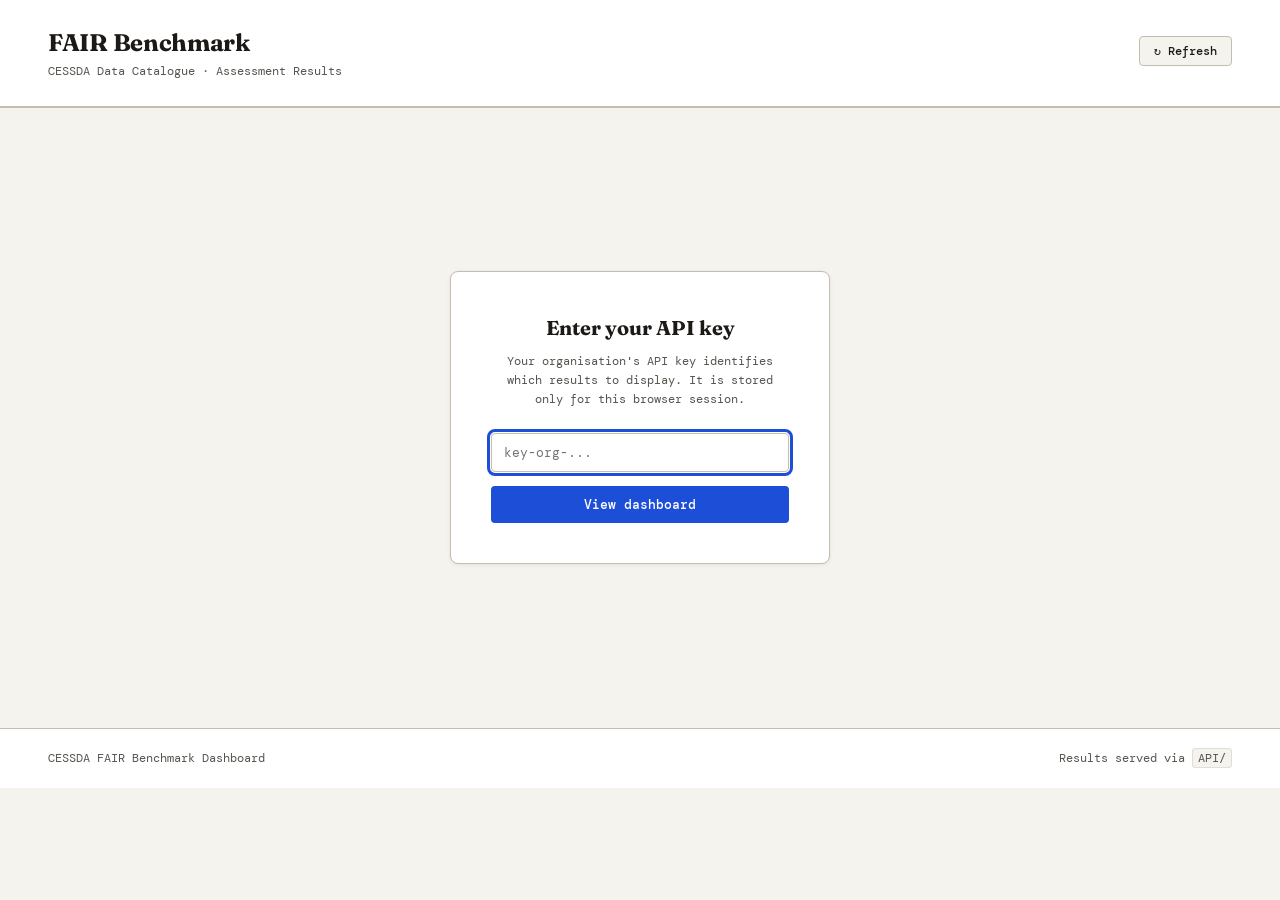
==== src/main/resources/static/index.html @ c442b0e2 "Dockerised Works with PVCs and bind mounts. User can select subset of GUIDs to run assessments again" ====
<!DOCTYPE html>
<html lang="en">
<head>
  <meta charset="UTF-8">
  <meta name="viewport" content="width=device-width, initial-scale=1.0">
  <title>CESSDA FAIR Benchmark Dashboard</title>
  <link rel="preconnect" href="https://fonts.googleapis.com">
  <link href="https://fonts.googleapis.com/css2?family=DM+Mono:wght@400;500&family=Fraunces:ital,opsz,wght@0,9..144,300;0,9..144,700;1,9..144,300&display=swap" rel="stylesheet">
  <style>
    :root {
      --bg:         #f5f3ee;
      --surface:    #ffffff;
      --border:     #e2ddd6;
      --border2:    #c5bcb0;
      --text:       #1c1917;
      --muted:      #57534e;
      --pass:       #14532d;
      --pass-bg:    #dcfce7;
      --fail:       #991b1b;
      --fail-bg:    #fee2e2;
      --indet:      #78350f;
      --indet-bg:   #fef3c7;
      --accent:     #1d4ed8;
      --accent-bg:  #eff6ff;
      --navy:       #1e40af;
      --purple:     #6d28d9;
    }
    *, *::before, *::after { box-sizing: border-box; margin: 0; padding: 0; }
    body {
      background: var(--bg);
      color: var(--text);
      font-family: 'DM Mono', monospace;
      font-size: 13px;
      line-height: 1.6;
      min-height: 100vh;
    }
    .sr-only {
      position: absolute; width: 1px; height: 1px;
      padding: 0; margin: -1px; overflow: hidden;
      clip: rect(0,0,0,0); white-space: nowrap; border: 0;
    }
    :focus-visible {
      outline: 3px solid var(--accent);
      outline-offset: 2px;
      border-radius: 2px;
    }
    header {
      border-bottom: 2px solid var(--border2);
      padding: 24px 48px;
      display: flex;
      align-items: baseline;
      gap: 20px;
      background: var(--surface);
    }
    header h1 {
      font-family: 'Fraunces', serif;
      font-size: 24px;
      font-weight: 700;
      color: var(--text);
      letter-spacing: -0.3px;
    }
    .subtitle { color: var(--muted); font-size: 12px; }
    .header-right { margin-left: auto; display: flex; align-items: center; gap: 12px; }
    #last-updated { color: var(--muted); font-size: 11px; }
    .reload-btn {
      background: var(--bg);
      border: 1px solid var(--border2);
      color: var(--text);
      padding: 6px 14px;
      border-radius: 4px;
      cursor: pointer;
      font-family: inherit;
      font-size: 12px;
      font-weight: 500;
      transition: background 0.15s, border-color 0.15s;
    }
    .reload-btn:hover { background: var(--border); border-color: var(--muted); }
    .reload-btn:disabled { opacity: 0.6; cursor: not-allowed; }
    .reload-btn:disabled:hover { background: var(--bg); border-color: var(--border2); }
    main { max-width: 1280px; margin: 0 auto; padding: 40px 48px; }
    #loading, #error-msg {
      text-align: center;
      padding: 80px 0;
      color: var(--muted);
      font-size: 14px;
    }
    #error-msg { color: var(--fail); display: none; }
    .spinner {
      display: inline-block;
      width: 20px; height: 20px;
      border: 2px solid var(--border2);
      border-top-color: var(--accent);
      border-radius: 50%;
      animation: spin 0.8s linear infinite;
      margin-bottom: 12px;
    }
    @keyframes spin { to { transform: rotate(360deg); } }
    .section-label {
      font-size: 11px;
      letter-spacing: 1.5px;
      text-transform: uppercase;
      color: var(--muted);
      margin-bottom: 16px;
      font-weight: 500;
    }
    .kpi-grid {
      display: grid;
      grid-template-columns: repeat(5, 1fr);
      gap: 1px;
      background: var(--border2);
      border: 1px solid var(--border2);
      border-radius: 8px;
      overflow: hidden;
      margin-bottom: 40px;
      box-shadow: 0 1px 4px rgba(0,0,0,0.07);
    }
    .kpi-cell { background: var(--surface); padding: 28px 32px; }
    .kpi-label {
      font-size: 11px;
      letter-spacing: 1px;
      text-transform: uppercase;
      color: var(--muted);
      font-weight: 500;
      margin-bottom: 10px;
    }
    .kpi-value {
      font-family: 'Fraunces', serif;
      font-size: 44px;
      font-weight: 300;
      line-height: 1;
      color: var(--text);
    }
    .kpi-sub { font-size: 12px; color: var(--muted); margin-top: 6px; }
    .kpi-value.pass  { color: var(--pass); }
    .kpi-value.fail  { color: var(--fail); }
    .kpi-value.indet { color: var(--indet); }
    .fair-grid {
      display: grid;
      grid-template-columns: repeat(4, 1fr);
      gap: 16px;
      margin-bottom: 40px;
    }
    .fair-card {
      background: var(--surface);
      border: 1px solid var(--border);
      border-radius: 8px;
      padding: 24px;
      box-shadow: 0 1px 3px rgba(0,0,0,0.05);
    }
    .fair-letter {
      font-family: 'Fraunces', serif;
      font-size: 40px;
      font-weight: 700;
      line-height: 1;
      margin-bottom: 4px;
    }
    .fair-name {
      font-size: 11px;
      letter-spacing: 1px;
      text-transform: uppercase;
      color: var(--muted);
      font-weight: 500;
      margin-bottom: 16px;
    }
    .fair-bar-bg {
      height: 5px;
      background: var(--border);
      border-radius: 3px;
      overflow: hidden;
      margin-bottom: 10px;
    }
    .fair-bar-fill { height: 100%; border-radius: 3px; transition: width 0.8s cubic-bezier(.4,0,.2,1); }
    .fair-pct { font-size: 22px; font-family: 'Fraunces', serif; font-weight: 700; color: var(--text); }
    .fair-pass-count { font-size: 12px; color: var(--muted); }
    .F .fair-letter { color: var(--navy); }
    .A .fair-letter { color: var(--pass); }
    .I .fair-letter { color: var(--purple); }
    .R .fair-letter { color: var(--indet); }
    .F .fair-bar-fill { background: var(--navy); }
    .A .fair-bar-fill { background: var(--pass); }
    .I .fair-bar-fill { background: var(--purple); }
    .R .fair-bar-fill { background: var(--indet); }
    .lang-section { margin-bottom: 48px; }
    .table-wrap {
      border: 1px solid var(--border2);
      border-radius: 8px;
      overflow: hidden;
      box-shadow: 0 1px 4px rgba(0,0,0,0.06);
    }
    table { width: 100%; border-collapse: collapse; }
    thead tr { background: var(--bg); border-bottom: 2px solid var(--border2); }
    thead th {
      padding: 12px 20px;
      text-align: left;
      font-size: 11px;
      letter-spacing: 1px;
      text-transform: uppercase;
      color: var(--muted);
      font-weight: 500;
    }
    thead th.num { text-align: right; }
    tbody tr {
      border-bottom: 1px solid var(--border);
      background: var(--surface);
      transition: background 0.1s;
      cursor: pointer;
    }
    tbody tr:last-child { border-bottom: none; }
    tbody tr:hover { background: var(--accent-bg); }
    tbody td { padding: 16px 20px; vertical-align: middle; }
    tbody td.num { text-align: right; }
    .lang-name { display: flex; align-items: center; gap: 12px; }
    .lang-tag {
      background: var(--accent-bg);
      color: var(--accent);
      border: 1px solid #bfdbfe;
      padding: 2px 8px;
      border-radius: 3px;
      font-size: 12px;
      font-weight: 500;
    }
    .lang-fullname { color: var(--muted); font-size: 12px; }
    .pill-row { display: flex; gap: 3px; align-items: center; }
    .pill { height: 8px; border-radius: 4px; min-width: 4px; }
    .pill.pass  { background: var(--pass); }
    .pill.fail  { background: var(--fail); }
    .pill.indet { background: var(--indet); }
    .count-pass  { color: var(--pass);  font-weight: 500; }
    .count-fail  { color: var(--fail);  font-weight: 500; }
    .count-indet { color: var(--indet); font-weight: 500; }
    .mini-fair { display: flex; gap: 10px; }
    .mini-fair-item { display: flex; flex-direction: column; align-items: center; gap: 3px; }
    .mini-fair-letter { font-size: 10px; font-weight: 500; color: var(--muted); }
    .mini-fair-dot { width: 9px; height: 9px; border-radius: 50%; }
    .mini-fair-dot.high  { background: var(--pass); }
    .mini-fair-dot.mid   { background: var(--indet); }
    .mini-fair-dot.low   { background: var(--fail); }
    .view-arrow { color: var(--muted); font-size: 16px; text-align: right; }
    tbody tr:hover .view-arrow { color: var(--accent); }
    thead th.sortable { cursor: pointer; user-select: none; white-space: nowrap; transition: color 0.15s; }
    thead th.sortable:hover { color: var(--text); }
    thead th.sortable.sort-asc::after  { content: ' ↑'; color: var(--accent); }
    thead th.sortable.sort-desc::after { content: ' ↓'; color: var(--accent); }
    thead th.sortable.sort-asc,
    thead th.sortable.sort-desc { color: var(--accent); }
    .maturity-badge {
      display: inline-flex;
      align-items: center;
      gap: 5px;
      font-size: 11px;
      font-weight: 500;
      padding: 3px 9px;
      border-radius: 3px;
      letter-spacing: 0.3px;
    }
    .maturity-badge.level-3 { background: var(--pass-bg);   color: var(--pass);   border: 1px solid #a7f3d0; }
    .maturity-badge.level-2 { background: var(--accent-bg); color: var(--accent); border: 1px solid #bfdbfe; }
    .maturity-badge.level-1 { background: var(--indet-bg);  color: var(--indet);  border: 1px solid #fde68a; }
    .maturity-badge.level-0 { background: var(--fail-bg);   color: var(--fail);   border: 1px solid #fca5a5; }
    footer {
      border-top: 1px solid var(--border2);
      padding: 20px 48px;
      color: var(--muted);
      font-size: 12px;
      display: flex;
      justify-content: space-between;
      background: var(--surface);
    }
    footer code {
      background: var(--bg);
      padding: 1px 5px;
      border-radius: 3px;
      font-family: inherit;
      border: 1px solid var(--border);
    }
    @media (max-width: 900px) {
      main { padding: 24px 20px; }
      header { padding: 20px; flex-wrap: wrap; }
      footer { padding: 16px 20px; flex-direction: column; gap: 4px; }
      .kpi-grid  { grid-template-columns: repeat(3, 1fr); }
      .fair-grid { grid-template-columns: repeat(2, 1fr); }
    }
    .fade-in { animation: fadeIn 0.35s ease forwards; opacity: 0; }
    @keyframes fadeIn { to { opacity: 1; } }
    .stagger-1 { animation-delay: 0.05s; }
    .stagger-2 { animation-delay: 0.10s; }
    .stagger-3 { animation-delay: 0.15s; }

    /* ── API key gate ── */
    #key-gate {
      display: none;
      min-height: 60vh;
      align-items: center;
      justify-content: center;
      flex-direction: column;
      gap: 20px;
      padding: 40px 20px;
    }
    #key-gate-card {
      background: var(--surface);
      border: 1px solid var(--border2);
      border-radius: 8px;
      box-shadow: 0 1px 4px rgba(0,0,0,0.07);
      padding: 40px;
      max-width: 380px;
      width: 100%;
      text-align: center;
    }
    #key-gate-card h2 {
      font-family: 'Fraunces', serif;
      font-size: 20px;
      font-weight: 700;
      margin-bottom: 8px;
    }
    #key-gate-card p {
      color: var(--muted);
      font-size: 12px;
      margin-bottom: 24px;
    }
    #key-gate-input {
      width: 100%;
      padding: 10px 12px;
      border: 1px solid var(--border2);
      border-radius: 4px;
      font-family: inherit;
      font-size: 13px;
      margin-bottom: 14px;
    }
    #key-gate-input:focus-visible { outline: 3px solid var(--accent); outline-offset: 1px; }
    #key-gate-submit {
      width: 100%;
      background: var(--accent);
      color: #fff;
      border: none;
      padding: 10px 14px;
      border-radius: 4px;
      cursor: pointer;
      font-family: inherit;
      font-size: 13px;
      font-weight: 500;
    }
    #key-gate-submit:hover { background: var(--navy); }
    #key-gate-error {
      color: var(--fail);
      font-size: 12px;
      margin-top: 10px;
      display: none;
    }

    /* ── Run assessment confirmation modal ── */
    #assessment-modal-backdrop {
      display: none;
      position: fixed;
      inset: 0;
      background: rgba(28, 25, 23, 0.45);
      z-index: 100;
      align-items: center;
      justify-content: center;
      padding: 20px;
    }
    #assessment-modal-card {
      background: var(--surface);
      border: 1px solid var(--border2);
      border-radius: 8px;
      box-shadow: 0 4px 16px rgba(0,0,0,0.18);
      padding: 32px;
      max-width: 480px;
      width: 100%;
    }
    #assessment-modal-card h2 {
      font-family: 'Fraunces', serif;
      font-size: 19px;
      font-weight: 700;
      margin-bottom: 10px;
    }
    #assessment-modal-card p {
      color: var(--muted);
      font-size: 12px;
      line-height: 1.6;
      margin-bottom: 18px;
    }
    #assessment-modal-form label {
      display: block;
      font-size: 11px;
      letter-spacing: 0.5px;
      text-transform: uppercase;
      color: var(--muted);
      font-weight: 500;
      margin-bottom: 6px;
    }
    #assessment-modal-form input[type="text"] {
      width: 100%;
      padding: 9px 11px;
      border: 1px solid var(--border2);
      border-radius: 4px;
      font-family: inherit;
      font-size: 12px;
      margin-bottom: 16px;
    }
    #assessment-modal-form input[type="text"]:focus-visible {
      outline: 3px solid var(--accent);
      outline-offset: 1px;
    }
    #assessment-modal-error {
      color: var(--fail);
      font-size: 12px;
      margin-top: -8px;
      margin-bottom: 16px;
      display: none;
    }
    #assessment-sets-header {
      display: flex;
      align-items: center;
      justify-content: space-between;
      margin-bottom: 8px;
    }
    #assessment-sets-actions { display: flex; gap: 6px; }
    #assessment-sets-actions button {
      background: var(--bg);
      border: 1px solid var(--border2);
      color: var(--muted);
      padding: 3px 10px;
      border-radius: 3px;
      font-family: inherit;
      font-size: 11px;
      cursor: pointer;
    }
    #assessment-sets-actions button:hover { background: var(--border); color: var(--text); }
    #assessment-sets-list {
      border: 1px solid var(--border2);
      border-radius: 4px;
      max-height: 160px;
      overflow-y: auto;
      margin-bottom: 16px;
      background: var(--bg);
    }
    .assessment-set-item {
      display: flex;
      align-items: center;
      gap: 8px;
      padding: 7px 11px;
      font-size: 12px;
      border-bottom: 1px solid var(--border);
    }
    .assessment-set-item:last-child { border-bottom: none; }
    .assessment-set-item input[type="checkbox"] {
      width: 14px;
      height: 14px;
      cursor: pointer;
      flex-shrink: 0;
    }
    .assessment-set-item label {
      margin-bottom: 0 !important;
      text-transform: none !important;
      letter-spacing: normal !important;
      font-size: 12px !important;
      font-weight: 400 !important;
      color: var(--text) !important;
      cursor: pointer;
    }
    #assessment-sets-empty {
      padding: 14px 11px;
      font-size: 12px;
      color: var(--muted);
      margin-bottom: 0 !important;
    }
    #assessment-modal-actions {
      display: flex;
      justify-content: flex-end;
      gap: 10px;
      margin-top: 4px;
    }
    #assessment-modal-actions button {
      padding: 9px 18px;
      border-radius: 4px;
      font-family: inherit;
      font-size: 12px;
      font-weight: 500;
      cursor: pointer;
      border: 1px solid var(--border2);
    }
    #assessment-modal-cancel {
      background: var(--bg);
      color: var(--text);
    }
    #assessment-modal-cancel:hover { background: var(--border); }
    #assessment-modal-confirm {
      background: var(--accent);
      color: #fff;
      border-color: var(--accent);
    }
    #assessment-modal-confirm:hover { background: var(--navy); }
    #assessment-modal-confirm:disabled,
    #assessment-modal-cancel:disabled {
      opacity: 0.6;
      cursor: not-allowed;
    }
  </style>
</head>
<body>

<header>
  <div>
    <h1>FAIR Benchmark</h1>
    <p class="subtitle">CESSDA Data Catalogue · Assessment Results</p>
  </div>
  <div class="header-right">
    <span id="last-updated" aria-live="polite"></span>
    <button class="reload-btn" id="change-key-btn" style="display:none" onclick="onChangeKeyClick()">Change key</button>
    <button class="reload-btn" id="generate-btn" style="display:none" onclick="onGenerateManifestClick()">⚙ Generate manifest</button>
    <button class="reload-btn" id="run-assessment-btn" style="display:none" onclick="onRunAssessmentClick()">▶ Run assessment</button>
    <button class="reload-btn" onclick="loadData()">↻ Refresh</button>
  </div>
</header>

<main>
  <div id="key-gate">
    <div id="key-gate-card">
      <h2>Enter your API key</h2>
      <p>Your organisation's API key identifies which results to display. It is stored only for this browser session.</p>
      <form id="key-gate-form" onsubmit="onKeyGateSubmit(event)">
        <input type="password" id="key-gate-input" placeholder="key-org-..." autocomplete="off" />
        <button type="submit" id="key-gate-submit">View dashboard</button>
      </form>
      <p id="key-gate-error">Invalid API key. Please check and try again.</p>
    </div>
  </div>

  <div id="assessment-modal-backdrop">
    <div id="assessment-modal-card" role="dialog" aria-modal="true"
         aria-labelledby="assessment-modal-title">
      <h2 id="assessment-modal-title">Run FAIR benchmark assessment</h2>
      <p>This processes every identifier against the FAIR Champion API
        and can take several minutes. Review the spreadsheetUri and championUri
        URIs below before starting — both can be edited for this run
        only; your organisation's saved defaults are not changed.</p>

      <form id="assessment-modal-form" onsubmit="onAssessmentModalSubmit(event)">
        <label for="assessment-spreadsheetUri-input">spreadsheetUri URI</label>
        <input type="text" id="assessment-spreadsheetUri-input"
               placeholder="https://..." autocomplete="off" />

        <label for="assessment-championUri-input">championUri URI</label>
        <input type="text" id="assessment-championUri-input"
               placeholder="https://..." autocomplete="off" />

        <div id="assessment-sets-header">
          <label style="margin-bottom:0">Sets to assess</label>
          <div id="assessment-sets-actions">
            <button type="button" id="assessment-sets-select-all"
                    onclick="onSetsSelectAllClick()">All</button>
            <button type="button" id="assessment-sets-select-none"
                    onclick="onSetsSelectNoneClick()">None</button>
          </div>
        </div>
        <div id="assessment-sets-list">
          <p id="assessment-sets-empty">No guids_*.txt files found for
            your organisation yet. Run "Fetch identifiers" first.</p>
        </div>

        <p id="assessment-modal-error">Could not load current defaults.</p>

        <div id="assessment-modal-actions">
          <button type="button" id="assessment-modal-cancel"
                  onclick="hideAssessmentModal()">Cancel</button>
          <button type="submit" id="assessment-modal-confirm">Run assessment</button>
        </div>
      </form>
    </div>
  </div>

  <div id="loading">
    <div class="spinner" role="status" aria-label="Loading data"></div>
    <p>Loading results…</p>
  </div>
  <div id="error-msg" role="alert"></div>
  <div id="dashboard" style="display:none">

    <div class="section-label" id="kpi-label">Overall Summary</div>
    <div class="kpi-grid fade-in stagger-1" role="region" aria-labelledby="kpi-label">
      <div class="kpi-cell">
        <p class="kpi-label">Total Records</p>
        <p class="kpi-value" id="kpi-total">—</p>
        <p class="kpi-sub">across all sets</p>
      </div>
      <div class="kpi-cell">
        <p class="kpi-label">Pass Rate</p>
        <p class="kpi-value pass" id="kpi-pass-rate">—</p>
        <p class="kpi-sub" id="kpi-pass-sub"></p>
      </div>
      <div class="kpi-cell">
        <p class="kpi-label">Fail Rate</p>
        <p class="kpi-value fail" id="kpi-fail-rate">—</p>
        <p class="kpi-sub" id="kpi-fail-sub"></p>
      </div>
      <div class="kpi-cell">
        <p class="kpi-label">Sets</p>
        <p class="kpi-value" id="kpi-langs">—</p>
        <p class="kpi-sub">sets</p>
      </div>
      <div class="kpi-cell">
        <p class="kpi-label">Maturity Levels</p>
        <p class="kpi-value" id="kpi-maturity-dist" style="font-size:18px;padding-top:4px">—</p>
        <p class="kpi-sub" id="kpi-maturity-sub">across all sets</p>
      </div>
    </div>

    <p class="section-label" id="fair-label">FAIR Principle Scores
      <span style="font-weight:400"> — % of tests passing across all records</span>
    </p>
    <div class="fair-grid fade-in stagger-2" role="region" aria-labelledby="fair-label">
      <div class="fair-card F">
        <p class="fair-letter" aria-hidden="true">F</p>
        <p class="fair-name">Findable</p>
        <div class="fair-bar-bg" aria-hidden="true"><div class="fair-bar-fill" id="fair-f-bar" style="width:0%"></div></div>
        <p class="fair-pct" id="fair-f-pct">—</p>
        <p class="fair-pass-count" id="fair-f-sub"></p>
      </div>
      <div class="fair-card A">
        <p class="fair-letter" aria-hidden="true">A</p>
        <p class="fair-name">Accessible</p>
        <div class="fair-bar-bg" aria-hidden="true"><div class="fair-bar-fill" id="fair-a-bar" style="width:0%"></div></div>
        <p class="fair-pct" id="fair-a-pct">—</p>
        <p class="fair-pass-count" id="fair-a-sub"></p>
      </div>
      <div class="fair-card I">
        <p class="fair-letter" aria-hidden="true">I</p>
        <p class="fair-name">Interoperable</p>
        <div class="fair-bar-bg" aria-hidden="true"><div class="fair-bar-fill" id="fair-i-bar" style="width:0%"></div></div>
        <p class="fair-pct" id="fair-i-pct">—</p>
        <p class="fair-pass-count" id="fair-i-sub"></p>
      </div>
      <div class="fair-card R">
        <p class="fair-letter" aria-hidden="true">R</p>
        <p class="fair-name">Reusable</p>
        <div class="fair-bar-bg" aria-hidden="true"><div class="fair-bar-fill" id="fair-r-bar" style="width:0%"></div></div>
        <p class="fair-pct" id="fair-r-pct">—</p>
        <p class="fair-pass-count" id="fair-r-sub"></p>
      </div>
    </div>

    <div class="lang-section fade-in stagger-3">
      <p class="section-label" id="lang-label">By Set</p>
      <div class="table-wrap">
        <table aria-labelledby="lang-label">
          <thead>
            <tr>
              <th scope="col" class="sortable" data-col="name" data-type="str">Set name</th>
              <th scope="col" class="num sortable" data-col="records" data-type="num">Records</th>
              <th scope="col">Result Distribution</th>
              <th scope="col" class="num sortable" data-col="pass" data-type="num">Pass</th>
              <th scope="col" class="num sortable" data-col="fail" data-type="num">Fail</th>
              <th scope="col" class="num sortable" data-col="indet" data-type="num">Indet.</th>
              <th scope="col">FAIR</th>
              <th scope="col" class="sortable" data-col="maturity" data-type="num">Maturity</th>
              <th scope="col"><span class="sr-only">Open detail view</span></th>
            </tr>
          </thead>
          <tbody id="lang-table-body"></tbody>
        </table>
      </div>
    </div>

  </div>
</main>

<footer>
  <span>CESSDA FAIR Benchmark Dashboard</span>
  <span>Results served via <code>API/</code></span>
</footer>

<script>
  const LANG_NAMES = {
    de:'German', el:'Greek', en:'English', fi:'Finnish', fr:'French',
    hr:'Croatian', nl:'Dutch', sl:'Slovenian', 'sl-SI':'Slovenian (SI)', sv:'Swedish'
  };

  const FAIR_MAP = {
    'F1-PID':'F','F1-GUID':'F','F2A':'F','F2B':'F','F4':'F',
    'A1-1':'A','A1-2':'A',
    'I1-A':'I','I2-A':'I',
    'R1-2-CPI ':'R','R1-2-CPI':'R',
    'R1-3-CEK':'R','R1-3-CTV':'R','R1-3-DMOCV':'R',
    'R1-3-DAUV':'R','R1-3-DTMV':'R','R1-3-DSPV':'R'
  };

  function pct(n, d) { return d ? Math.round((n / d) * 100) : 0; }

  function maturityBadgeHTML(level) {
    const labels = ['None','Level 1','Level 2','Level 3'];
    return `<span class="maturity-badge level-${level}">${labels[level]}</span>`;
  }

  // ── API key handling ─────────────────────────────────────────────────────
  //
  // The dashboard authenticates to the backend via the X-API-Key header.
  // The key is never put in the URL or page state beyond sessionStorage,
  // so a tenant's data can only ever be reached by someone holding their
  // key — there is no tenant picker, because end users only ever have
  // their own organisation's key, never a list of others.
  //
  // On first load, if no key is stored for this browser tab/session, a
  // simple gate screen is shown asking for the key. Once entered, it is
  // stored in sessionStorage and apiFetch() attaches it to every request
  // automatically. The "Change key" button in the header clears the
  // stored key and re-shows the gate, letting the same browser tab view
  // a different tenant's data by entering a different key — this is the
  // intended way to switch between tenants locally during testing.
  //
  // A future production deployment can skip the gate screen entirely by
  // reading the key from a URL parameter the tenant was given when
  // provisioned (e.g. ?key=...) — apiFetch() itself would not need to
  // change for that, only how the key first gets into sessionStorage.

  function getStoredApiKey() {
    return sessionStorage.getItem('apiKey');
  }

  function setStoredApiKey(key) {
    sessionStorage.setItem('apiKey', key);
  }

  function clearStoredApiKey() {
    sessionStorage.removeItem('apiKey');
  }

  async function apiFetch(url, opts = {}) {
    const key = getStoredApiKey();
    const headers = { ...(opts.headers || {}) };
    if (key) headers['X-API-Key'] = key;
    return fetch(url, { ...opts, headers });
  }

  function showKeyGate() {
    document.getElementById('loading').style.display = 'none';
    document.getElementById('dashboard').style.display = 'none';
    document.getElementById('error-msg').style.display = 'none';
    document.getElementById('change-key-btn').style.display = 'none';
    document.getElementById('generate-btn').style.display = 'none';
    document.getElementById('run-assessment-btn').style.display = 'none';
    document.getElementById('key-gate').style.display = 'flex';
    document.getElementById('key-gate-input').focus();
  }

  function hideKeyGate() {
    document.getElementById('key-gate').style.display = 'none';
    document.getElementById('key-gate-error').style.display = 'none';
    document.getElementById('change-key-btn').style.display = 'inline-block';
    document.getElementById('generate-btn').style.display = 'inline-block';
    document.getElementById('run-assessment-btn').style.display = 'inline-block';
  }

  function onKeyGateSubmit(e) {
    e.preventDefault();
    const input = document.getElementById('key-gate-input');
    const key = input.value.trim();
    if (!key) return;
    setStoredApiKey(key);
    loadData();
  }

  function onChangeKeyClick() {
    clearStoredApiKey();
    document.getElementById('key-gate-input').value = '';
    showKeyGate();
  }

  async function onRunAssessmentClick() {
    const backdrop = document.getElementById('assessment-modal-backdrop');
    const algInput = document.getElementById('assessment-spreadsheetUri-input');
    const runInput = document.getElementById('assessment-championUri-input');
    const errEl    = document.getElementById('assessment-modal-error');
    const confirmBtn = document.getElementById('assessment-modal-confirm');
    const cancelBtn  = document.getElementById('assessment-modal-cancel');

    errEl.style.display = 'none';
    algInput.value = '';
    runInput.value = '';
    confirmBtn.disabled = true;
    cancelBtn.disabled = false;
    confirmBtn.textContent = 'Run assessment';
    renderSetsList([]); // clear any stale list from a previous open
    backdrop.style.display = 'flex';

    try {
      const [defaultsRes, filesRes] = await Promise.all([
        apiFetch('/api/run-assessment/defaults'),
        apiFetch('/api/run-assessment/guid-files')
      ]);

      if (defaultsRes.status === 401 || filesRes.status === 401) {
        hideAssessmentModal();
        clearStoredApiKey();
        showKeyGate();
        document.getElementById('key-gate-error').style.display = 'block';
        return;
      }

      if (!defaultsRes.ok) throw new Error(`HTTP ${defaultsRes.status}`);
      const defaults = await defaultsRes.json();
      algInput.value = defaults.spreadsheetUri || '';
      runInput.value = defaults.championUri || '';

      if (!filesRes.ok) throw new Error(`HTTP ${filesRes.status}`);
      const filesBody = await filesRes.json();
      renderSetsList(filesBody.files || [], /* checkAllByDefault */ true);
    } catch (e) {
      errEl.textContent = `Could not load current defaults.\n${e.message}`;
      errEl.style.display = 'block';
    } finally {
      confirmBtn.disabled = false;
      algInput.focus();
    }
  }

  function renderSetsList(files, checkAllByDefault) {
    const listEl = document.getElementById('assessment-sets-list');
    listEl.innerHTML = '';

    if (!files || files.length === 0) {
      const empty = document.createElement('p');
      empty.id = 'assessment-sets-empty';
      empty.textContent = 'No guids_*.txt files found for your ' +
        'organisation yet. Run "Fetch identifiers" first.';
      listEl.appendChild(empty);
      return;
    }

    files.forEach((filename, i) => {
      const item = document.createElement('div');
      item.className = 'assessment-set-item';
      const inputId = `assessment-set-${i}`;
      item.innerHTML = `
        <input type="checkbox" id="${inputId}" value="${filename}"
               ${checkAllByDefault ? 'checked' : ''} />
        <label for="${inputId}">${filename}</label>`;
      listEl.appendChild(item);
    });
  }

  function onSetsSelectAllClick() {
    document.querySelectorAll('#assessment-sets-list input[type="checkbox"]')
      .forEach(cb => { cb.checked = true; });
  }

  function onSetsSelectNoneClick() {
    document.querySelectorAll('#assessment-sets-list input[type="checkbox"]')
      .forEach(cb => { cb.checked = false; });
  }

  function hideAssessmentModal() {
    document.getElementById('assessment-modal-backdrop').style.display = 'none';
  }

  async function onAssessmentModalSubmit(e) {
    e.preventDefault();

    const spreadsheetUri = document.getElementById('assessment-spreadsheetUri-input').value.trim();
    const championUri    = document.getElementById('assessment-championUri-input').value.trim();
    const errEl       = document.getElementById('assessment-modal-error');
    const confirmBtn  = document.getElementById('assessment-modal-confirm');
    const cancelBtn   = document.getElementById('assessment-modal-cancel');

    errEl.style.display = 'none';
    confirmBtn.disabled = true;
    cancelBtn.disabled = true;
    confirmBtn.textContent = 'Running…';

    const headerBtn = document.getElementById('run-assessment-btn');
    const headerBtnLabel = headerBtn.textContent;
    headerBtn.disabled = true;
    headerBtn.textContent = '▶ Running…';

    try {
      const selected = Array.from(
        document.querySelectorAll('#assessment-sets-list input[type="checkbox"]:checked')
      ).map(cb => cb.value);

      const totalAvailable = document.querySelectorAll(
        '#assessment-sets-list input[type="checkbox"]'
      ).length;

      if (totalAvailable > 0 && selected.length === 0) {
        errEl.textContent = 'Select at least one set to assess, or click "None" then "All" to reset.';
        errEl.style.display = 'block';
        return;
      }

      const params = new URLSearchParams();
      if (spreadsheetUri) params.set('spreadsheetUri', spreadsheetUri);
      if (championUri)    params.set('championUri', championUri);

      if (selected.length > 0) {
        // One or more specific sets were chosen — send them explicitly.
        // Repeated query-string entries bind to the controller's
        // List<String> guidFiles parameter.
        selected.forEach(filename => params.append('guidFiles', filename));
      } else {
        // No guids_*.txt files exist yet for this tenant — fall back
        // to the default "process all configured sets" behaviour,
        // which RunBenchmarkAssessment itself will skip per-file with
        // a log message rather than failing outright.
        params.set('processAll', 'true');
      }

      const res = await apiFetch('/api/run-assessment', {
        method: 'POST',
        headers: { 'Content-Type': 'application/x-www-form-urlencoded' },
        body: params.toString()
      });

      if (res.status === 401) {
        hideAssessmentModal();
        clearStoredApiKey();
        showKeyGate();
        document.getElementById('key-gate-error').style.display = 'block';
        return;
      }

      const body = await res.json().catch(() => ({}));

      if (!res.ok) {
        errEl.textContent = body.message || `HTTP ${res.status}`;
        errEl.style.display = 'block';
        return;
      }

      hideAssessmentModal();
      window.alert(
        (body.message || 'Assessment complete.') +
        '\n\nClick "Generate manifest" to refresh the dashboard with ' +
        'these results.'
      );
    } catch (err) {
      errEl.textContent = err.message;
      errEl.style.display = 'block';
    } finally {
      confirmBtn.disabled = false;
      cancelBtn.disabled = false;
      confirmBtn.textContent = 'Run assessment';
      headerBtn.disabled = false;
      headerBtn.textContent = headerBtnLabel;
    }
  }

  async function onGenerateManifestClick() {
    const btn = document.getElementById('generate-btn');
    const originalLabel = btn.textContent;
    btn.disabled = true;
    btn.textContent = '⚙ Generating…';

    try {
      const res = await apiFetch('/api/generate-manifest', { method: 'POST' });

      if (res.status === 401) {
        clearStoredApiKey();
        showKeyGate();
        document.getElementById('key-gate-error').style.display = 'block';
        return;
      }

      const body = await res.json().catch(() => ({}));

      if (!res.ok) {
        showError(`Failed to generate manifest.\n\n${body.message || `HTTP ${res.status}`}`);
        return;
      }

      // Manifest written successfully — reload the dashboard with fresh data.
      await loadData();
    } catch (e) {
      showError(`Failed to generate manifest.\n\n${e.message}`);
    } finally {
      btn.disabled = false;
      btn.textContent = originalLabel;
    }
  }

  // ── Sorting state ──────────────────────────────────────────────────────────
  let sortCol = 'name';
  let sortDir = 'asc';
  let tableData = []; // [{lang, records, pass, fail, indet, maturity, fairDesc, ls}, ...]

  const COL_FIELD = { name: 'lang', records: 'records', pass: 'pass',
                      fail: 'fail', indet: 'indet', maturity: 'maturity' };

  function applySort() {
    const field = COL_FIELD[sortCol] || sortCol;
    tableData.sort((a, b) => {
      let av = a[field], bv = b[field];
      if (typeof av === 'string') { av = av.toLowerCase(); bv = bv.toLowerCase(); }
      if (av < bv) return sortDir === 'asc' ? -1 : 1;
      if (av > bv) return sortDir === 'asc' ?  1 : -1;
      return 0;
    });
  }

  function updateSortHeaders() {
    document.querySelectorAll('thead th.sortable').forEach(th => {
      th.classList.remove('sort-asc', 'sort-desc');
      if (th.dataset.col === sortCol) {
        th.classList.add(sortDir === 'asc' ? 'sort-asc' : 'sort-desc');
      }
    });
  }

  function onHeaderClick(th) {
    const col = th.dataset.col;
    if (sortCol === col) {
      sortDir = sortDir === 'asc' ? 'desc' : 'asc';
    } else {
      sortCol = col;
      sortDir = col === 'name' ? 'asc' : 'desc';
    }
    applySort();
    updateSortHeaders();
    renderRows();
  }

  async function loadData() {
    const key = getStoredApiKey();
    if (!key) {
      showKeyGate();
      return;
    }

    hideKeyGate();
    document.getElementById('loading').style.display = 'block';
    document.getElementById('dashboard').style.display = 'none';
    document.getElementById('error-msg').style.display = 'none';

    let summary;
    try {
      const res = await apiFetch('/api/results/summary.json');

      if (res.status === 401) {
        // Stored key was rejected — clear it and re-prompt with a visible error.
        clearStoredApiKey();
        document.getElementById('loading').style.display = 'none';
        showKeyGate();
        document.getElementById('key-gate-error').style.display = 'block';
        return;
      }

      if (res.status === 404) {
        document.getElementById('loading').style.display = 'none';
        showError('No results found for your organisation yet.\n\nRun the assessment pipeline and generate the manifest first (POST /api/run-assessment, then POST /api/generate-manifest).');
        return;
      }

      if (!res.ok) throw new Error(`HTTP ${res.status}`);
      summary = await res.json();
    } catch (e) {
      showError(`Could not load /api/results/summary.json.\n\n${e.message}`);
      return;
    }

    renderDashboard(summary);
  }

  function renderDashboard(summary) {
    const ov = summary.overall;
    const langs = summary.languages || {};
    const totalTests = ov.pass + ov.fail + ov.indet;

    document.getElementById('kpi-total').textContent = ov.records.toLocaleString();
    document.getElementById('kpi-pass-rate').textContent = pct(ov.pass,  totalTests) + '%';
    document.getElementById('kpi-pass-sub').textContent  = `${ov.pass.toLocaleString()} test passes`;
    document.getElementById('kpi-fail-rate').textContent = pct(ov.fail,  totalTests) + '%';
    document.getElementById('kpi-fail-sub').textContent  = `${ov.fail.toLocaleString()} test failures`;
    document.getElementById('kpi-langs').textContent     = Object.keys(langs).length;

    for (const cat of ['F','A','I','R']) {
      const d  = ov.fair[cat] || {pass:0, total:0};
      const p  = pct(d.pass, d.total);
      const c  = cat.toLowerCase();
      document.getElementById(`fair-${c}-pct`).textContent = p + '%';
      document.getElementById(`fair-${c}-sub`).textContent = `${d.pass} / ${d.total} tests`;
      setTimeout(() => { document.getElementById(`fair-${c}-bar`).style.width = p + '%'; }, 100);
    }

    tableData = Object.keys(langs).map(lang => {
      const ls   = langs[lang];
      const mat  = ls.maturityLevel != null ? ls.maturityLevel : 0;
      const fair = ls.fair || {};
      const fairDesc = ['F','A','I','R'].map(c => {
        const d = fair[c] || {pass:0,total:0};
        return `${c}: ${pct(d.pass, d.total)}%`;
      }).join(', ');
      return { lang, records: ls.records, pass: ls.pass, fail: ls.fail, indet: ls.indet,
               maturity: mat, fairDesc, ls };
    });

    const ov_dist = ov.maturityDistribution || {};
    const matCounts = [
      ov_dist.none   || 0,
      ov_dist.level1 || 0,
      ov_dist.level2 || 0,
      ov_dist.level3 || 0,
    ];
    const matParts = [];
    if (matCounts[3]) matParts.push(`<span style="color:var(--pass)">${matCounts[3]}×L3</span>`);
    if (matCounts[2]) matParts.push(`<span style="color:var(--accent)">${matCounts[2]}×L2</span>`);
    if (matCounts[1]) matParts.push(`<span style="color:var(--indet)">${matCounts[1]}×L1</span>`);
    if (matCounts[0]) matParts.push(`<span style="color:var(--fail)">${matCounts[0]}×L0</span>`);
    document.getElementById('kpi-maturity-dist').innerHTML = matParts.join(' ') || '—';

    applySort();
    updateSortHeaders();
    renderRows();

    document.querySelectorAll('thead th.sortable').forEach(th => {
      th.addEventListener('click', () => onHeaderClick(th));
    });

    document.getElementById('loading').style.display = 'none';
    document.getElementById('dashboard').style.display = 'block';
    document.getElementById('last-updated').textContent = 'Updated ' + new Date().toLocaleTimeString();
  }

  function renderRows() {
    const tbody = document.getElementById('lang-table-body');
    tbody.innerHTML = '';
    for (const row of tableData) {
      const { lang, ls } = row;
      const pass  = ls.pass, fail = ls.fail, indet = ls.indet;
      const total = pass + fail + indet;
      const fair  = ls.fair || {};
      const TW = 120;
      const pW = total ? Math.round((pass  / total) * TW) : 0;
      const fW = total ? Math.round((fail  / total) * TW) : 0;
      const iW = TW - pW - fW;

      const tr = document.createElement('tr');
      tr.setAttribute('tabindex', '0');
      tr.setAttribute('role', 'button');
      tr.setAttribute('aria-label',
        `${LANG_NAMES[lang] || lang} — ${ls.records.toLocaleString()} records. ${row.fairDesc}. Maturity Level ${row.maturity}. Press Enter to view details.`);
      tr.innerHTML = `
        <td><div class="lang-name">
          <span class="lang-tag">${lang}</span>
          <span class="lang-fullname">${LANG_NAMES[lang] || ''}</span>
        </div></td>
        <td class="num">${ls.records.toLocaleString()}</td>
        <td>
          <div class="pill-row" aria-hidden="true">
            <div class="pill pass" style="width:${pW}px"></div>
            <div class="pill fail" style="width:${fW}px"></div>
            <div class="pill indet" style="width:${iW}px"></div>
          </div>
        </td>
        <td class="num count-pass">${pass.toLocaleString()}</td>
        <td class="num count-fail">${fail.toLocaleString()}</td>
        <td class="num count-indet">${indet.toLocaleString()}</td>
        <td>
          <div class="mini-fair" aria-hidden="true">
            ${['F','A','I','R'].map(c => {
              const d  = fair[c] || {pass:0, total:0};
              const p2 = pct(d.pass, d.total);
              const cls = p2 >= 60 ? 'high' : p2 >= 30 ? 'mid' : 'low';
              return `<div class="mini-fair-item">
                <span class="mini-fair-letter">${c}</span>
                <div class="mini-fair-dot ${cls}"></div>
              </div>`;
            }).join('')}
          </div>
        </td>
        <td>${maturityBadgeHTML(row.maturity)}</td>
        <td class="view-arrow" aria-hidden="true">→</td>`;
      const go = () => {
        window.location.href = `detail.html?lang=${encodeURIComponent(lang)}#lang=${encodeURIComponent(lang)}`;
      };
      tr.addEventListener('click', go);
      tr.addEventListener('keydown', e => { if (e.key === 'Enter' || e.key === ' ') { e.preventDefault(); go(); }});
      tbody.appendChild(tr);
    }
  }

  function showError(msg) {
    document.getElementById('loading').style.display = 'none';
    const el = document.getElementById('error-msg');
    el.style.display = 'block';
    el.innerHTML = `<strong>Error loading data</strong><br>
      <pre style="margin-top:12px;font-size:11px;text-align:left;display:inline-block;">${msg}</pre>`;
  }

  loadData();
</script>
</body>
</html>
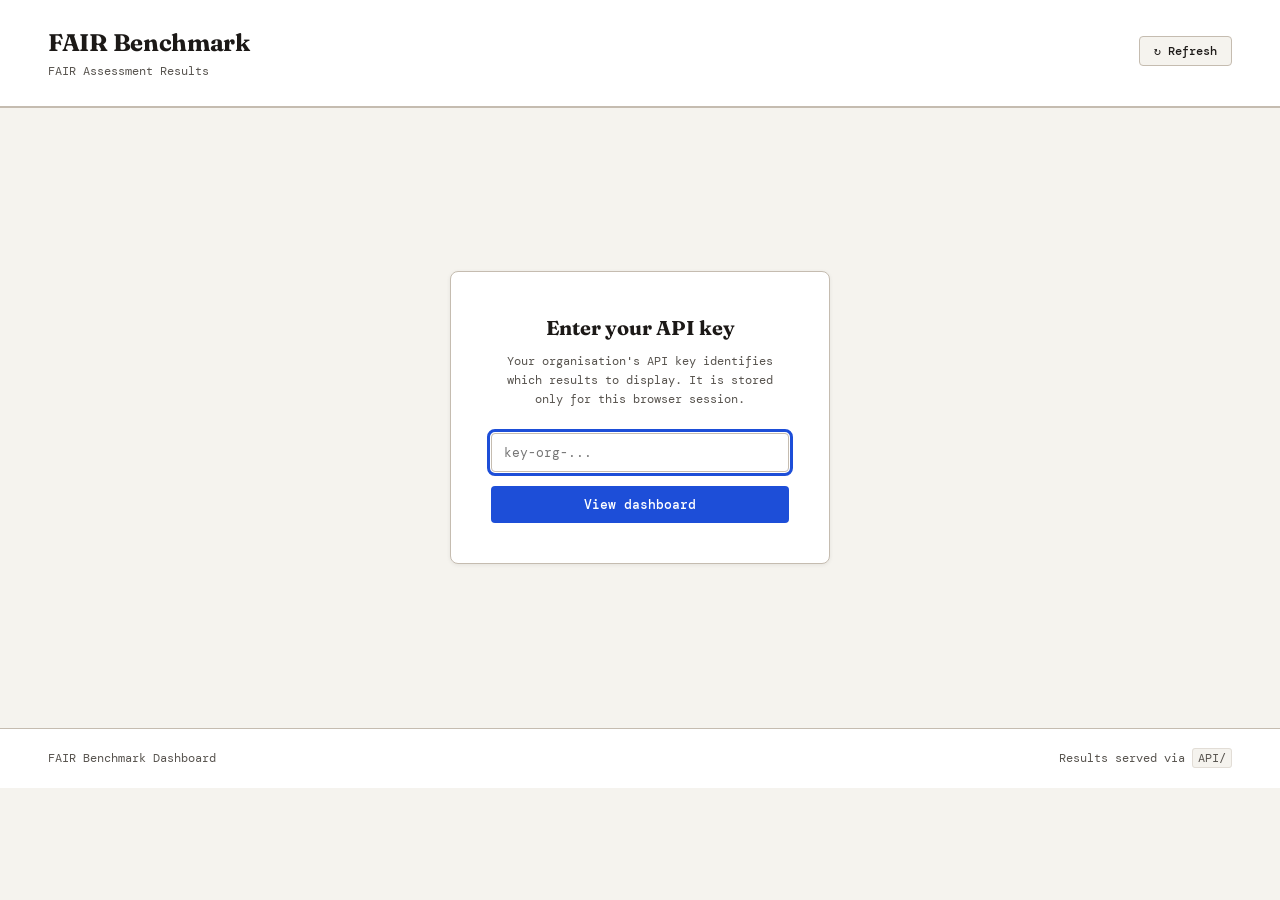
==== commit 0cffff59: "Added configurable branding Title and footer, defined in application.yaml" ====
--- a/src/main/resources/static/index.html
+++ b/src/main/resources/static/index.html
@@ -3,7 +3,7 @@
 <head>
   <meta charset="UTF-8">
   <meta name="viewport" content="width=device-width, initial-scale=1.0">
-  <title>CESSDA FAIR Benchmark Dashboard</title>
+  <title>FAIR Benchmark Dashboard</title>
   <link rel="preconnect" href="https://fonts.googleapis.com">
   <link href="https://fonts.googleapis.com/css2?family=DM+Mono:wght@400;500&family=Fraunces:ital,opsz,wght@0,9..144,300;0,9..144,700;1,9..144,300&display=swap" rel="stylesheet">
   <style>
@@ -502,7 +502,7 @@
 <header>
   <div>
     <h1>FAIR Benchmark</h1>
-    <p class="subtitle">CESSDA Data Catalogue · Assessment Results</p>
+    <p class="subtitle" id="subtitle">FAIR Assessment Results</p>
   </div>
   <div class="header-right">
     <span id="last-updated" aria-live="polite"></span>
@@ -531,17 +531,17 @@
          aria-labelledby="assessment-modal-title">
       <h2 id="assessment-modal-title">Run FAIR benchmark assessment</h2>
       <p>This processes every identifier against the FAIR Champion API
-        and can take several minutes. Review the spreadsheetUri and championUri
+        and can take several minutes. Review the algorithm and runner
         URIs below before starting — both can be edited for this run
         only; your organisation's saved defaults are not changed.</p>
 
       <form id="assessment-modal-form" onsubmit="onAssessmentModalSubmit(event)">
-        <label for="assessment-spreadsheetUri-input">spreadsheetUri URI</label>
-        <input type="text" id="assessment-spreadsheetUri-input"
+        <label for="assessment-algorithm-input">Algorithm URI</label>
+        <input type="text" id="assessment-algorithm-input"
                placeholder="https://..." autocomplete="off" />
 
-        <label for="assessment-championUri-input">championUri URI</label>
-        <input type="text" id="assessment-championUri-input"
+        <label for="assessment-runner-input">Runner URI</label>
+        <input type="text" id="assessment-runner-input"
                placeholder="https://..." autocomplete="off" />
 
         <div id="assessment-sets-header">
@@ -665,7 +665,7 @@
 </main>
 
 <footer>
-  <span>CESSDA FAIR Benchmark Dashboard</span>
+  <span id="footer-text">FAIR Benchmark Dashboard</span>
   <span>Results served via <code>API/</code></span>
 </footer>
 
@@ -767,8 +767,8 @@
 
   async function onRunAssessmentClick() {
     const backdrop = document.getElementById('assessment-modal-backdrop');
-    const algInput = document.getElementById('assessment-spreadsheetUri-input');
-    const runInput = document.getElementById('assessment-championUri-input');
+    const algInput = document.getElementById('assessment-algorithm-input');
+    const runInput = document.getElementById('assessment-runner-input');
     const errEl    = document.getElementById('assessment-modal-error');
     const confirmBtn = document.getElementById('assessment-modal-confirm');
     const cancelBtn  = document.getElementById('assessment-modal-cancel');
@@ -798,8 +798,8 @@
 
       if (!defaultsRes.ok) throw new Error(`HTTP ${defaultsRes.status}`);
       const defaults = await defaultsRes.json();
-      algInput.value = defaults.spreadsheetUri || '';
-      runInput.value = defaults.championUri || '';
+      algInput.value = defaults.algorithm || '';
+      runInput.value = defaults.runner || '';
 
       if (!filesRes.ok) throw new Error(`HTTP ${filesRes.status}`);
       const filesBody = await filesRes.json();
@@ -855,8 +855,8 @@
   async function onAssessmentModalSubmit(e) {
     e.preventDefault();
 
-    const spreadsheetUri = document.getElementById('assessment-spreadsheetUri-input').value.trim();
-    const championUri    = document.getElementById('assessment-championUri-input').value.trim();
+    const algorithm = document.getElementById('assessment-algorithm-input').value.trim();
+    const runner    = document.getElementById('assessment-runner-input').value.trim();
     const errEl       = document.getElementById('assessment-modal-error');
     const confirmBtn  = document.getElementById('assessment-modal-confirm');
     const cancelBtn   = document.getElementById('assessment-modal-cancel');
@@ -887,8 +887,8 @@
       }
 
       const params = new URLSearchParams();
-      if (spreadsheetUri) params.set('spreadsheetUri', spreadsheetUri);
-      if (championUri)    params.set('championUri', championUri);
+      if (algorithm) params.set('benchmarkAlgorithmUri', algorithm);
+      if (runner)    params.set('benchmarkRunnerUri', runner);
 
       if (selected.length > 0) {
         // One or more specific sets were chosen — send them explicitly.
@@ -1029,11 +1029,21 @@
     document.getElementById('dashboard').style.display = 'none';
     document.getElementById('error-msg').style.display = 'none';
 
+    // Fetch branding and summary in parallel
     let summary;
     try {
-      const res = await apiFetch('/api/results/summary.json');
-
-      if (res.status === 401) {
+      const [brandingRes, summaryRes] = await Promise.all([
+        apiFetch('/api/tenant/branding'),
+        apiFetch('/api/results/summary.json')
+      ]);
+
+      if (brandingRes.ok) {
+        const branding = await brandingRes.json();
+        if (branding.title)  document.getElementById('subtitle').textContent = branding.title;
+        if (branding.footer) document.getElementById('footer-text').textContent = branding.footer;
+      }
+
+      if (summaryRes.status === 401) {
         // Stored key was rejected — clear it and re-prompt with a visible error.
         clearStoredApiKey();
         document.getElementById('loading').style.display = 'none';
@@ -1042,14 +1052,14 @@
         return;
       }
 
-      if (res.status === 404) {
+      if (summaryRes.status === 404) {
         document.getElementById('loading').style.display = 'none';
         showError('No results found for your organisation yet.\n\nRun the assessment pipeline and generate the manifest first (POST /api/run-assessment, then POST /api/generate-manifest).');
         return;
       }
 
-      if (!res.ok) throw new Error(`HTTP ${res.status}`);
-      summary = await res.json();
+      if (!summaryRes.ok) throw new Error(`HTTP ${summaryRes.status}`);
+      summary = await summaryRes.json();
     } catch (e) {
       showError(`Could not load /api/results/summary.json.\n\n${e.message}`);
       return;
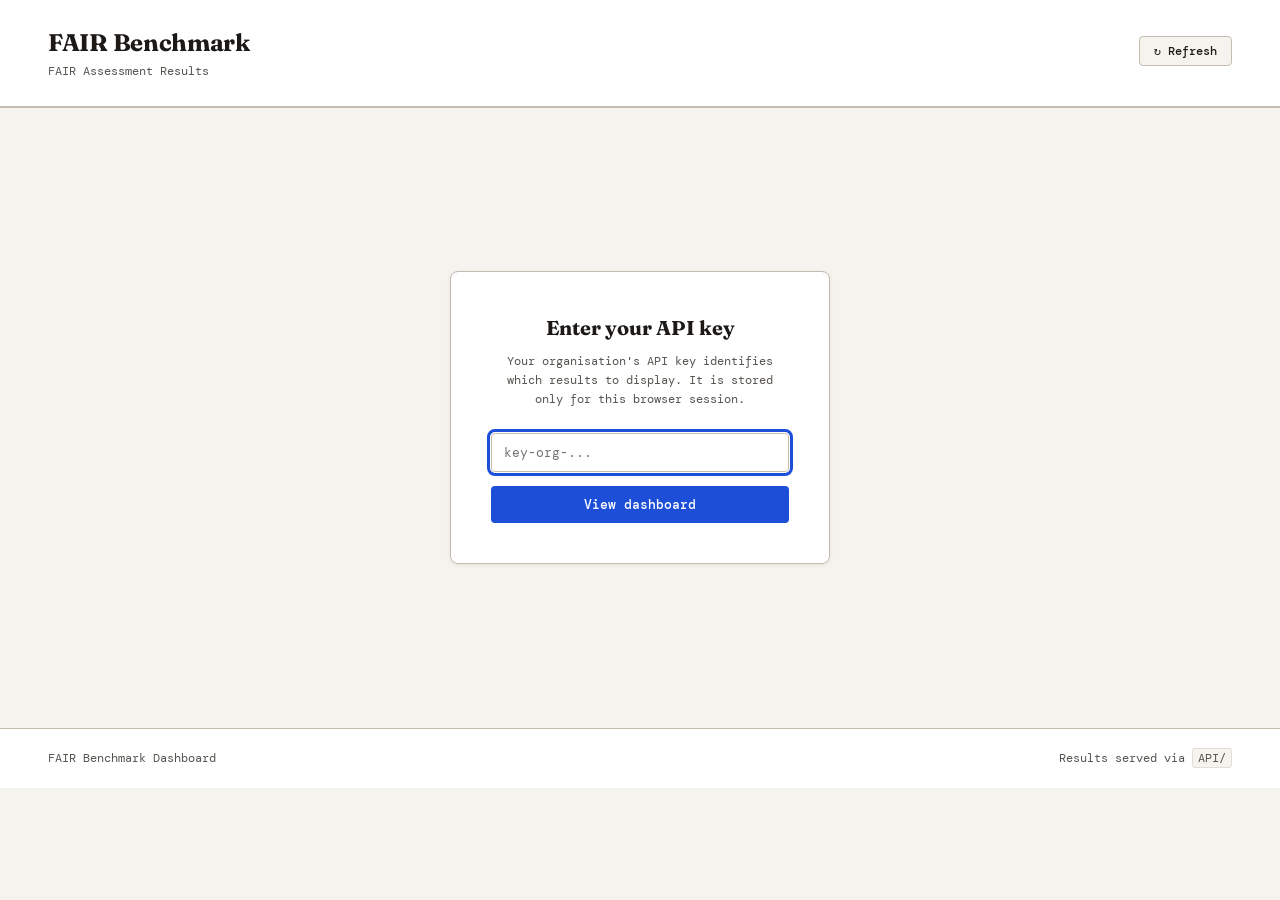
==== commit bf1ab420: "Resolve conflicts and update dashboard files Resolve pre-existing conflict markers by keeping the Up" ====
--- a/src/main/resources/static/index.html
+++ b/src/main/resources/static/index.html
@@ -5,8 +5,26 @@
   <meta name="viewport" content="width=device-width, initial-scale=1.0">
   <title>FAIR Benchmark Dashboard</title>
   <link rel="preconnect" href="https://fonts.googleapis.com">
+  <link rel="preconnect" href="https://fonts.gstatic.com" crossorigin>
   <link href="https://fonts.googleapis.com/css2?family=DM+Mono:wght@400;500&family=Fraunces:ital,opsz,wght@0,9..144,300;0,9..144,700;1,9..144,300&display=swap" rel="stylesheet">
   <style>
+    /*
+      WCAG 2.1 AAA contrast (≥7:1 normal text, ≥4.5:1 large/bold text)
+      --text   #1c1917 on --bg    #f5f3ee  → 16.1:1 ✓
+      --text   #1c1917 on --surface #fff   → 18.1:1 ✓
+      --muted  #57534e on --bg    #f5f3ee  →  7.2:1 ✓
+      --muted  #57534e on --surface #fff   →  7.6:1 ✓
+      --pass   #14532d on --surface #fff   → 13.4:1 ✓
+      --pass   #14532d on --pass-bg #dcfce7→  8.1:1 ✓
+      --fail   #991b1b on --surface #fff   →  8.3:1 ✓
+      --fail   #991b1b on --fail-bg #fee2e2→  5.2:1 ✓ (large/bold only where used on bg)
+      --indet  #78350f on --surface #fff   → 10.3:1 ✓
+      --accent #1d4ed8 on --surface #fff   →  8.6:1 ✓
+      --accent #1d4ed8 on --accent-bg #eff6ff → 8.1:1 ✓
+      --navy   #1e40af on --surface #fff   →  9.7:1 ✓
+      Colour-only status indicators are always supplemented with text.
+      Progress bars are decorative; values are shown as text beside them.
+    */
     :root {
       --bg:         #f5f3ee;
       --surface:    #ffffff;
@@ -670,19 +688,10 @@
 </footer>
 
 <script>
-  const LANG_NAMES = {
-    de:'German', el:'Greek', en:'English', fi:'Finnish', fr:'French',
-    hr:'Croatian', nl:'Dutch', sl:'Slovenian', 'sl-SI':'Slovenian (SI)', sv:'Swedish'
-  };
-
-  const FAIR_MAP = {
-    'F1-PID':'F','F1-GUID':'F','F2A':'F','F2B':'F','F4':'F',
-    'A1-1':'A','A1-2':'A',
-    'I1-A':'I','I2-A':'I',
-    'R1-2-CPI ':'R','R1-2-CPI':'R',
-    'R1-3-CEK':'R','R1-3-CTV':'R','R1-3-DMOCV':'R',
-    'R1-3-DAUV':'R','R1-3-DTMV':'R','R1-3-DSPV':'R'
-  };
+  // ── Tenant config (fetched from /api/config after key entry) ──────────────
+  // Both maps start empty; init() populates them once the key is known.
+  let SET_NAMES = {};
+  let FAIR_MAP  = {};
 
   function pct(n, d) { return d ? Math.round((n / d) * 100) : 0; }
 
@@ -691,26 +700,12 @@
     return `<span class="maturity-badge level-${level}">${labels[level]}</span>`;
   }
 
-  // ── API key handling ─────────────────────────────────────────────────────
+  // ── API key handling ───────────────────────────────────────────────────────
   //
-  // The dashboard authenticates to the backend via the X-API-Key header.
-  // The key is never put in the URL or page state beyond sessionStorage,
-  // so a tenant's data can only ever be reached by someone holding their
-  // key — there is no tenant picker, because end users only ever have
-  // their own organisation's key, never a list of others.
-  //
-  // On first load, if no key is stored for this browser tab/session, a
-  // simple gate screen is shown asking for the key. Once entered, it is
-  // stored in sessionStorage and apiFetch() attaches it to every request
-  // automatically. The "Change key" button in the header clears the
-  // stored key and re-shows the gate, letting the same browser tab view
-  // a different tenant's data by entering a different key — this is the
-  // intended way to switch between tenants locally during testing.
-  //
-  // A future production deployment can skip the gate screen entirely by
-  // reading the key from a URL parameter the tenant was given when
-  // provisioned (e.g. ?key=...) — apiFetch() itself would not need to
-  // change for that, only how the key first gets into sessionStorage.
+  // The key is stored in sessionStorage so it survives page navigation within
+  // the same tab (index → detail → back) without reappearing in the URL or
+  // persisting across browser sessions.  "Change key" clears it and re-shows
+  // the gate, letting the same tab switch between tenants during testing.
 
   function getStoredApiKey() {
     return sessionStorage.getItem('apiKey');
@@ -730,6 +725,8 @@
     if (key) headers['X-API-Key'] = key;
     return fetch(url, { ...opts, headers });
   }
+
+  // ── Key gate ───────────────────────────────────────────────────────────────
 
   function showKeyGate() {
     document.getElementById('loading').style.display = 'none';
@@ -752,24 +749,52 @@
 
   function onKeyGateSubmit(e) {
     e.preventDefault();
-    const input = document.getElementById('key-gate-input');
-    const key = input.value.trim();
+    const key = document.getElementById('key-gate-input').value.trim();
     if (!key) return;
     setStoredApiKey(key);
-    loadData();
+    init();
   }
 
   function onChangeKeyClick() {
     clearStoredApiKey();
+    SET_NAMES = {};
+    FAIR_MAP  = {};
     document.getElementById('key-gate-input').value = '';
     showKeyGate();
   }
 
+  // ── Bootstrap ──────────────────────────────────────────────────────────────
+  // Fetch SET_NAMES and FAIR_MAP from /api/config using the stored key, then
+  // load the dashboard data.  Called on page load and after key gate submit.
+
+  async function init() {
+    const key = getStoredApiKey();
+    if (!key) {
+      showKeyGate();
+      return;
+    }
+
+    try {
+      const res = await apiFetch('/api/config');
+      if (!res.ok) throw new Error(`HTTP ${res.status}`);
+      const cfg = await res.json();
+      SET_NAMES = cfg.setNames || {};
+      FAIR_MAP  = cfg.fairMap  || {};
+    } catch (e) {
+      // Non-fatal: fall back to empty maps; set codes display as-is.
+      console.warn('Could not load /api/config:', e.message);
+    }
+
+    loadData();
+  }
+
+  // ── Run Assessment modal ───────────────────────────────────────────────────
+
   async function onRunAssessmentClick() {
-    const backdrop = document.getElementById('assessment-modal-backdrop');
-    const algInput = document.getElementById('assessment-algorithm-input');
-    const runInput = document.getElementById('assessment-runner-input');
-    const errEl    = document.getElementById('assessment-modal-error');
+    const backdrop  = document.getElementById('assessment-modal-backdrop');
+    const algInput  = document.getElementById('assessment-algorithm-input');
+    const runInput  = document.getElementById('assessment-runner-input');
+    const errEl     = document.getElementById('assessment-modal-error');
     const confirmBtn = document.getElementById('assessment-modal-confirm');
     const cancelBtn  = document.getElementById('assessment-modal-cancel');
 
@@ -779,7 +804,7 @@
     confirmBtn.disabled = true;
     cancelBtn.disabled = false;
     confirmBtn.textContent = 'Run assessment';
-    renderSetsList([]); // clear any stale list from a previous open
+    renderSetsList([]);
     backdrop.style.display = 'flex';
 
     try {
@@ -799,11 +824,11 @@
       if (!defaultsRes.ok) throw new Error(`HTTP ${defaultsRes.status}`);
       const defaults = await defaultsRes.json();
       algInput.value = defaults.algorithm || '';
-      runInput.value = defaults.runner || '';
+      runInput.value = defaults.runner    || '';
 
       if (!filesRes.ok) throw new Error(`HTTP ${filesRes.status}`);
       const filesBody = await filesRes.json();
-      renderSetsList(filesBody.files || [], /* checkAllByDefault */ true);
+      renderSetsList(filesBody.files || [], true);
     } catch (e) {
       errEl.textContent = `Could not load current defaults.\n${e.message}`;
       errEl.style.display = 'block';
@@ -855,18 +880,17 @@
   async function onAssessmentModalSubmit(e) {
     e.preventDefault();
 
-    const algorithm = document.getElementById('assessment-algorithm-input').value.trim();
-    const runner    = document.getElementById('assessment-runner-input').value.trim();
-    const errEl       = document.getElementById('assessment-modal-error');
-    const confirmBtn  = document.getElementById('assessment-modal-confirm');
-    const cancelBtn   = document.getElementById('assessment-modal-cancel');
+    const algorithm  = document.getElementById('assessment-algorithm-input').value.trim();
+    const runner     = document.getElementById('assessment-runner-input').value.trim();
+    const errEl      = document.getElementById('assessment-modal-error');
+    const confirmBtn = document.getElementById('assessment-modal-confirm');
+    const cancelBtn  = document.getElementById('assessment-modal-cancel');
+    const headerBtn  = document.getElementById('run-assessment-btn');
 
     errEl.style.display = 'none';
     confirmBtn.disabled = true;
-    cancelBtn.disabled = true;
+    cancelBtn.disabled  = true;
     confirmBtn.textContent = 'Running…';
-
-    const headerBtn = document.getElementById('run-assessment-btn');
     const headerBtnLabel = headerBtn.textContent;
     headerBtn.disabled = true;
     headerBtn.textContent = '▶ Running…';
@@ -891,15 +915,8 @@
       if (runner)    params.set('benchmarkRunnerUri', runner);
 
       if (selected.length > 0) {
-        // One or more specific sets were chosen — send them explicitly.
-        // Repeated query-string entries bind to the controller's
-        // List<String> guidFiles parameter.
         selected.forEach(filename => params.append('guidFiles', filename));
       } else {
-        // No guids_*.txt files exist yet for this tenant — fall back
-        // to the default "process all configured sets" behaviour,
-        // which RunBenchmarkAssessment itself will skip per-file with
-        // a log message rather than failing outright.
         params.set('processAll', 'true');
       }
 
@@ -928,20 +945,21 @@
       hideAssessmentModal();
       window.alert(
         (body.message || 'Assessment complete.') +
-        '\n\nClick "Generate manifest" to refresh the dashboard with ' +
-        'these results.'
+        '\n\nClick "Generate manifest" to refresh the dashboard with these results.'
       );
     } catch (err) {
       errEl.textContent = err.message;
       errEl.style.display = 'block';
     } finally {
       confirmBtn.disabled = false;
-      cancelBtn.disabled = false;
+      cancelBtn.disabled  = false;
       confirmBtn.textContent = 'Run assessment';
       headerBtn.disabled = false;
       headerBtn.textContent = headerBtnLabel;
     }
   }
+
+  // ── Generate Manifest ──────────────────────────────────────────────────────
 
   async function onGenerateManifestClick() {
     const btn = document.getElementById('generate-btn');
@@ -966,7 +984,6 @@
         return;
       }
 
-      // Manifest written successfully — reload the dashboard with fresh data.
       await loadData();
     } catch (e) {
       showError(`Failed to generate manifest.\n\n${e.message}`);
@@ -979,7 +996,7 @@
   // ── Sorting state ──────────────────────────────────────────────────────────
   let sortCol = 'name';
   let sortDir = 'asc';
-  let tableData = []; // [{lang, records, pass, fail, indet, maturity, fairDesc, ls}, ...]
+  let tableData = [];
 
   const COL_FIELD = { name: 'lang', records: 'records', pass: 'pass',
                       fail: 'fail', indet: 'indet', maturity: 'maturity' };
@@ -1017,6 +1034,8 @@
     renderRows();
   }
 
+  // ── Data loading ───────────────────────────────────────────────────────────
+
   async function loadData() {
     const key = getStoredApiKey();
     if (!key) {
@@ -1029,7 +1048,6 @@
     document.getElementById('dashboard').style.display = 'none';
     document.getElementById('error-msg').style.display = 'none';
 
-    // Fetch branding and summary in parallel
     let summary;
     try {
       const [brandingRes, summaryRes] = await Promise.all([
@@ -1039,12 +1057,11 @@
 
       if (brandingRes.ok) {
         const branding = await brandingRes.json();
-        if (branding.title)  document.getElementById('subtitle').textContent = branding.title;
+        if (branding.title)  document.getElementById('subtitle').textContent   = branding.title;
         if (branding.footer) document.getElementById('footer-text').textContent = branding.footer;
       }
 
       if (summaryRes.status === 401) {
-        // Stored key was rejected — clear it and re-prompt with a visible error.
         clearStoredApiKey();
         document.getElementById('loading').style.display = 'none';
         showKeyGate();
@@ -1054,7 +1071,7 @@
 
       if (summaryRes.status === 404) {
         document.getElementById('loading').style.display = 'none';
-        showError('No results found for your organisation yet.\n\nRun the assessment pipeline and generate the manifest first (POST /api/run-assessment, then POST /api/generate-manifest).');
+        showError('No results found for your organisation yet.\n\nRun the assessment pipeline and generate the manifest first.');
         return;
       }
 
@@ -1073,25 +1090,25 @@
     const langs = summary.languages || {};
     const totalTests = ov.pass + ov.fail + ov.indet;
 
-    document.getElementById('kpi-total').textContent = ov.records.toLocaleString();
-    document.getElementById('kpi-pass-rate').textContent = pct(ov.pass,  totalTests) + '%';
+    document.getElementById('kpi-total').textContent     = ov.records.toLocaleString();
+    document.getElementById('kpi-pass-rate').textContent = pct(ov.pass, totalTests) + '%';
     document.getElementById('kpi-pass-sub').textContent  = `${ov.pass.toLocaleString()} test passes`;
-    document.getElementById('kpi-fail-rate').textContent = pct(ov.fail,  totalTests) + '%';
+    document.getElementById('kpi-fail-rate').textContent = pct(ov.fail, totalTests) + '%';
     document.getElementById('kpi-fail-sub').textContent  = `${ov.fail.toLocaleString()} test failures`;
     document.getElementById('kpi-langs').textContent     = Object.keys(langs).length;
 
     for (const cat of ['F','A','I','R']) {
-      const d  = ov.fair[cat] || {pass:0, total:0};
-      const p  = pct(d.pass, d.total);
-      const c  = cat.toLowerCase();
+      const d = ov.fair[cat] || {pass:0, total:0};
+      const p = pct(d.pass, d.total);
+      const c = cat.toLowerCase();
       document.getElementById(`fair-${c}-pct`).textContent = p + '%';
       document.getElementById(`fair-${c}-sub`).textContent = `${d.pass} / ${d.total} tests`;
       setTimeout(() => { document.getElementById(`fair-${c}-bar`).style.width = p + '%'; }, 100);
     }
 
     tableData = Object.keys(langs).map(lang => {
-      const ls   = langs[lang];
-      const mat  = ls.maturityLevel != null ? ls.maturityLevel : 0;
+      const ls  = langs[lang];
+      const mat = ls.maturityLevel != null ? ls.maturityLevel : 0;
       const fair = ls.fair || {};
       const fairDesc = ['F','A','I','R'].map(c => {
         const d = fair[c] || {pass:0,total:0};
@@ -1102,12 +1119,7 @@
     });
 
     const ov_dist = ov.maturityDistribution || {};
-    const matCounts = [
-      ov_dist.none   || 0,
-      ov_dist.level1 || 0,
-      ov_dist.level2 || 0,
-      ov_dist.level3 || 0,
-    ];
+    const matCounts = [ov_dist.none||0, ov_dist.level1||0, ov_dist.level2||0, ov_dist.level3||0];
     const matParts = [];
     if (matCounts[3]) matParts.push(`<span style="color:var(--pass)">${matCounts[3]}×L3</span>`);
     if (matCounts[2]) matParts.push(`<span style="color:var(--accent)">${matCounts[2]}×L2</span>`);
@@ -1145,11 +1157,11 @@
       tr.setAttribute('tabindex', '0');
       tr.setAttribute('role', 'button');
       tr.setAttribute('aria-label',
-        `${LANG_NAMES[lang] || lang} — ${ls.records.toLocaleString()} records. ${row.fairDesc}. Maturity Level ${row.maturity}. Press Enter to view details.`);
+        `${SET_NAMES[lang] || lang} — ${ls.records.toLocaleString()} records. ${row.fairDesc}. Maturity Level ${row.maturity}. Press Enter to view details.`);
       tr.innerHTML = `
         <td><div class="lang-name">
           <span class="lang-tag">${lang}</span>
-          <span class="lang-fullname">${LANG_NAMES[lang] || ''}</span>
+          <span class="lang-fullname">${SET_NAMES[lang] || ''}</span>
         </div></td>
         <td class="num">${ls.records.toLocaleString()}</td>
         <td>
@@ -1178,7 +1190,7 @@
         <td>${maturityBadgeHTML(row.maturity)}</td>
         <td class="view-arrow" aria-hidden="true">→</td>`;
       const go = () => {
-        window.location.href = `detail.html?lang=${encodeURIComponent(lang)}#lang=${encodeURIComponent(lang)}`;
+        window.location.href = `detail.html?lang=${encodeURIComponent(lang)}`;
       };
       tr.addEventListener('click', go);
       tr.addEventListener('keydown', e => { if (e.key === 'Enter' || e.key === ' ') { e.preventDefault(); go(); }});
@@ -1194,7 +1206,8 @@
       <pre style="margin-top:12px;font-size:11px;text-align:left;display:inline-block;">${msg}</pre>`;
   }
 
-  loadData();
+  init();
 </script>
 </body>
-</html>+</html>
+
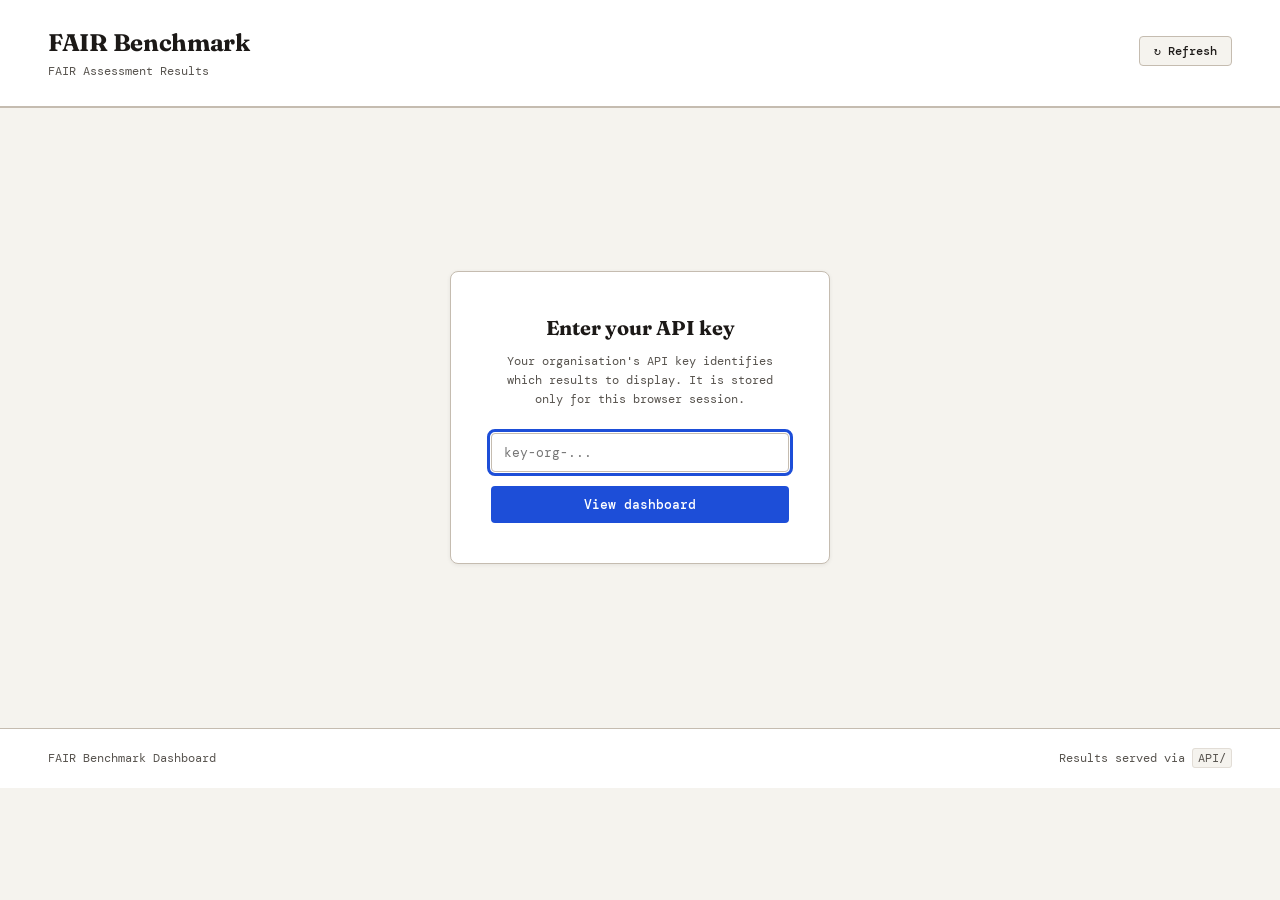
==== commit f8e9c202: "Removed more refs to language" ====
--- a/src/main/resources/static/index.html
+++ b/src/main/resources/static/index.html
@@ -1087,7 +1087,7 @@
 
   function renderDashboard(summary) {
     const ov = summary.overall;
-    const langs = summary.languages || {};
+    const langs = summary.sets || {};
     const totalTests = ov.pass + ov.fail + ov.indet;
 
     document.getElementById('kpi-total').textContent     = ov.records.toLocaleString();
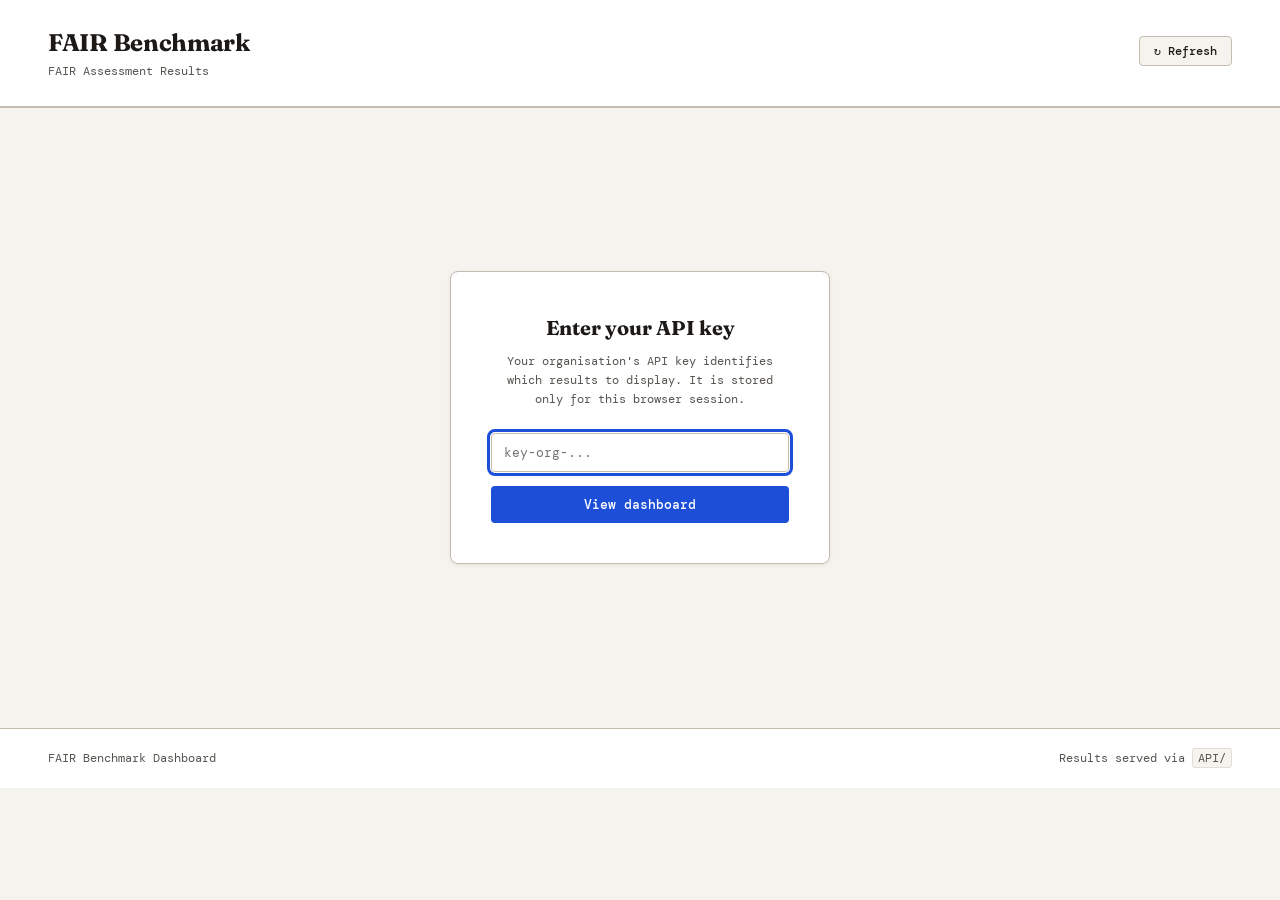
==== commit c495cb26: "Changed more ocurences of lang to set Set names now applied to details pages" ====
--- a/src/main/resources/static/index.html
+++ b/src/main/resources/static/index.html
@@ -198,7 +198,7 @@
     .A .fair-bar-fill { background: var(--pass); }
     .I .fair-bar-fill { background: var(--purple); }
     .R .fair-bar-fill { background: var(--indet); }
-    .lang-section { margin-bottom: 48px; }
+    .set-section { margin-bottom: 48px; }
     .table-wrap {
       border: 1px solid var(--border2);
       border-radius: 8px;
@@ -227,8 +227,8 @@
     tbody tr:hover { background: var(--accent-bg); }
     tbody td { padding: 16px 20px; vertical-align: middle; }
     tbody td.num { text-align: right; }
-    .lang-name { display: flex; align-items: center; gap: 12px; }
-    .lang-tag {
+    .set-name { display: flex; align-items: center; gap: 12px; }
+    .set-tag {
       background: var(--accent-bg);
       color: var(--accent);
       border: 1px solid #bfdbfe;
@@ -237,7 +237,7 @@
       font-size: 12px;
       font-weight: 500;
     }
-    .lang-fullname { color: var(--muted); font-size: 12px; }
+    .set-fullname { color: var(--muted); font-size: 12px; }
     .pill-row { display: flex; gap: 3px; align-items: center; }
     .pill { height: 8px; border-radius: 4px; min-width: 4px; }
     .pill.pass  { background: var(--pass); }
@@ -613,7 +613,7 @@
       </div>
       <div class="kpi-cell">
         <p class="kpi-label">Sets</p>
-        <p class="kpi-value" id="kpi-langs">—</p>
+        <p class="kpi-value" id="kpi-sets">—</p>
         <p class="kpi-sub">sets</p>
       </div>
       <div class="kpi-cell">
@@ -657,10 +657,10 @@
       </div>
     </div>
 
-    <div class="lang-section fade-in stagger-3">
-      <p class="section-label" id="lang-label">By Set</p>
+    <div class="set-section fade-in stagger-3">
+      <p class="section-label" id="set-label">By Set</p>
       <div class="table-wrap">
-        <table aria-labelledby="lang-label">
+        <table aria-labelledby="set-label">
           <thead>
             <tr>
               <th scope="col" class="sortable" data-col="name" data-type="str">Set name</th>
@@ -674,7 +674,7 @@
               <th scope="col"><span class="sr-only">Open detail view</span></th>
             </tr>
           </thead>
-          <tbody id="lang-table-body"></tbody>
+          <tbody id="set-table-body"></tbody>
         </table>
       </div>
     </div>
@@ -998,7 +998,7 @@
   let sortDir = 'asc';
   let tableData = [];
 
-  const COL_FIELD = { name: 'lang', records: 'records', pass: 'pass',
+  const COL_FIELD = { name: 'set', records: 'records', pass: 'pass',
                       fail: 'fail', indet: 'indet', maturity: 'maturity' };
 
   function applySort() {
@@ -1087,7 +1087,7 @@
 
   function renderDashboard(summary) {
     const ov = summary.overall;
-    const langs = summary.sets || {};
+    const sets = summary.sets || {};
     const totalTests = ov.pass + ov.fail + ov.indet;
 
     document.getElementById('kpi-total').textContent     = ov.records.toLocaleString();
@@ -1095,7 +1095,7 @@
     document.getElementById('kpi-pass-sub').textContent  = `${ov.pass.toLocaleString()} test passes`;
     document.getElementById('kpi-fail-rate').textContent = pct(ov.fail, totalTests) + '%';
     document.getElementById('kpi-fail-sub').textContent  = `${ov.fail.toLocaleString()} test failures`;
-    document.getElementById('kpi-langs').textContent     = Object.keys(langs).length;
+    document.getElementById('kpi-sets').textContent     = Object.keys(sets).length;
 
     for (const cat of ['F','A','I','R']) {
       const d = ov.fair[cat] || {pass:0, total:0};
@@ -1106,15 +1106,15 @@
       setTimeout(() => { document.getElementById(`fair-${c}-bar`).style.width = p + '%'; }, 100);
     }
 
-    tableData = Object.keys(langs).map(lang => {
-      const ls  = langs[lang];
+    tableData = Object.keys(sets).map(set => {
+      const ls  = sets[set];
       const mat = ls.maturityLevel != null ? ls.maturityLevel : 0;
       const fair = ls.fair || {};
       const fairDesc = ['F','A','I','R'].map(c => {
         const d = fair[c] || {pass:0,total:0};
         return `${c}: ${pct(d.pass, d.total)}%`;
       }).join(', ');
-      return { lang, records: ls.records, pass: ls.pass, fail: ls.fail, indet: ls.indet,
+      return { set, records: ls.records, pass: ls.pass, fail: ls.fail, indet: ls.indet,
                maturity: mat, fairDesc, ls };
     });
 
@@ -1141,10 +1141,10 @@
   }
 
   function renderRows() {
-    const tbody = document.getElementById('lang-table-body');
+    const tbody = document.getElementById('set-table-body');
     tbody.innerHTML = '';
     for (const row of tableData) {
-      const { lang, ls } = row;
+      const { set, ls } = row;
       const pass  = ls.pass, fail = ls.fail, indet = ls.indet;
       const total = pass + fail + indet;
       const fair  = ls.fair || {};
@@ -1157,11 +1157,11 @@
       tr.setAttribute('tabindex', '0');
       tr.setAttribute('role', 'button');
       tr.setAttribute('aria-label',
-        `${SET_NAMES[lang] || lang} — ${ls.records.toLocaleString()} records. ${row.fairDesc}. Maturity Level ${row.maturity}. Press Enter to view details.`);
+        `${SET_NAMES[set] || set} — ${ls.records.toLocaleString()} records. ${row.fairDesc}. Maturity Level ${row.maturity}. Press Enter to view details.`);
       tr.innerHTML = `
-        <td><div class="lang-name">
-          <span class="lang-tag">${lang}</span>
-          <span class="lang-fullname">${SET_NAMES[lang] || ''}</span>
+        <td><div class="set-name">
+          <span class="set-tag">${set}</span>
+          <span class="set-fullname">${SET_NAMES[set] || ''}</span>
         </div></td>
         <td class="num">${ls.records.toLocaleString()}</td>
         <td>
@@ -1190,7 +1190,7 @@
         <td>${maturityBadgeHTML(row.maturity)}</td>
         <td class="view-arrow" aria-hidden="true">→</td>`;
       const go = () => {
-        window.location.href = `detail.html?lang=${encodeURIComponent(lang)}`;
+        window.location.href = `detail.html?set=${encodeURIComponent(set)}`;
       };
       tr.addEventListener('click', go);
       tr.addEventListener('keydown', e => { if (e.key === 'Enter' || e.key === ' ') { e.preventDefault(); go(); }});
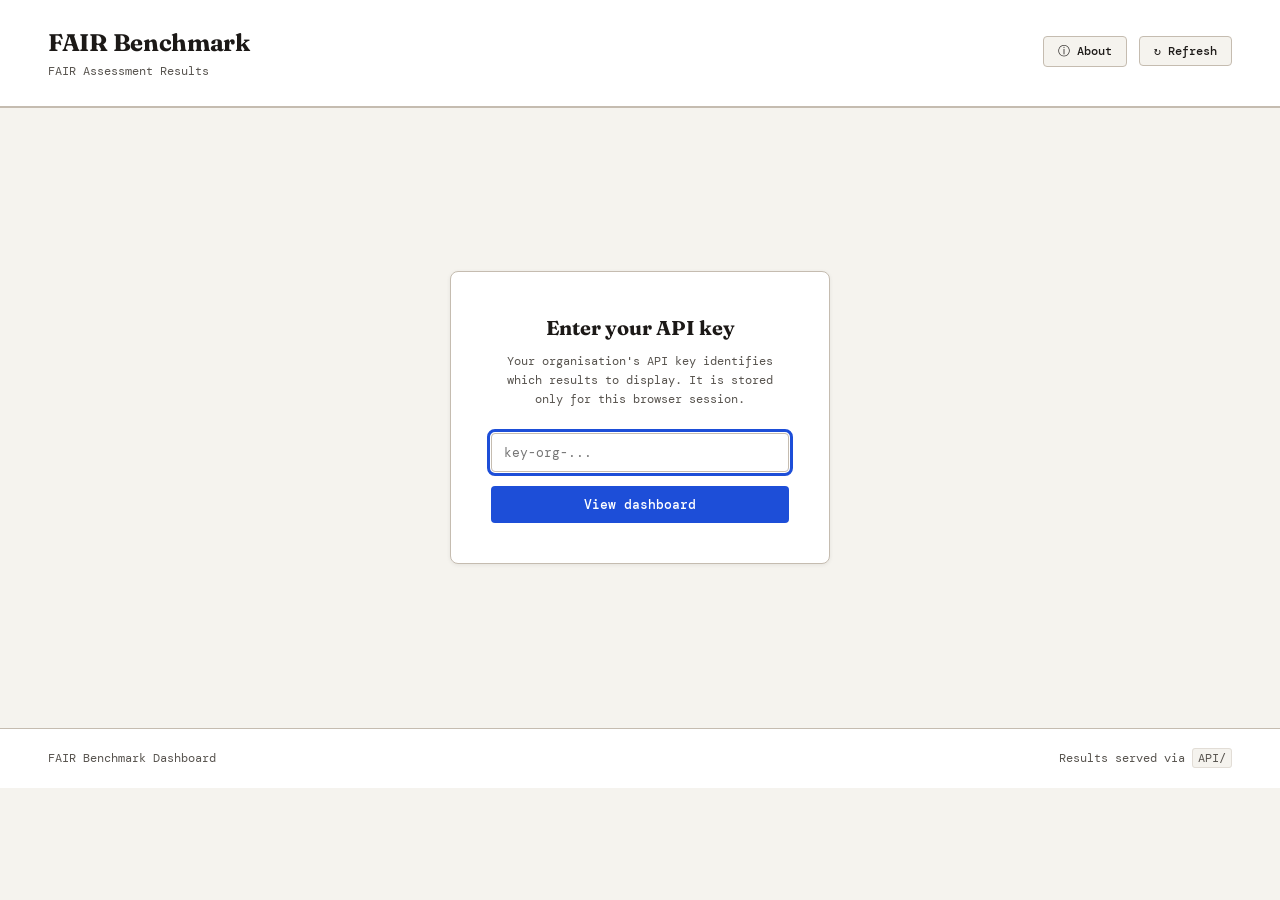
==== commit 4aa746e4: "Update index.html Access to User Guide" ====
--- a/src/main/resources/static/index.html
+++ b/src/main/resources/static/index.html
@@ -123,7 +123,7 @@
     }
     .kpi-grid {
       display: grid;
-      grid-template-columns: repeat(5, 1fr);
+      grid-template-columns: repeat(6, 1fr);
       gap: 1px;
       background: var(--border2);
       border: 1px solid var(--border2);
@@ -513,6 +513,91 @@
       opacity: 0.6;
       cursor: not-allowed;
     }
+
+    /* ── About / user guide modal ── */
+    #about-modal-backdrop {
+      display: none;
+      position: fixed;
+      inset: 0;
+      background: rgba(28, 25, 23, 0.45);
+      z-index: 100;
+      align-items: flex-start;
+      justify-content: center;
+      padding: 40px 20px;
+      overflow-y: auto;
+    }
+    #about-modal-card {
+      background: var(--surface);
+      border: 1px solid var(--border2);
+      border-radius: 8px;
+      box-shadow: 0 4px 16px rgba(0,0,0,0.18);
+      padding: 32px 36px;
+      max-width: 640px;
+      width: 100%;
+      position: relative;
+    }
+    #about-modal-close {
+      position: absolute;
+      top: 16px;
+      right: 16px;
+      width: 28px;
+      height: 28px;
+      border-radius: 50%;
+      border: 1px solid var(--border2);
+      background: var(--bg);
+      color: var(--muted);
+      cursor: pointer;
+      font-size: 13px;
+      line-height: 1;
+    }
+    #about-modal-close:hover { background: var(--border); color: var(--text); }
+    #about-modal-title {
+      font-family: 'Fraunces', serif;
+      font-size: 20px;
+      font-weight: 700;
+      margin-bottom: 16px;
+      padding-right: 24px;
+    }
+    #about-modal-body { font-size: 12.5px; line-height: 1.7; color: var(--text); }
+    #about-modal-body h2 {
+      font-family: 'Fraunces', serif;
+      font-size: 15px;
+      font-weight: 700;
+      margin: 22px 0 8px;
+    }
+    #about-modal-body h2:first-child { margin-top: 0; }
+    #about-modal-body h3 {
+      font-size: 12px;
+      font-weight: 700;
+      margin: 16px 0 6px;
+      color: var(--muted);
+      text-transform: uppercase;
+      letter-spacing: 0.4px;
+    }
+    #about-modal-body p { margin-bottom: 10px; color: var(--muted); }
+    #about-modal-body ul, #about-modal-body ol { margin: 0 0 12px 20px; color: var(--muted); }
+    #about-modal-body li { margin-bottom: 4px; }
+    #about-modal-body code {
+      background: var(--bg);
+      padding: 1px 5px;
+      border-radius: 3px;
+      font-family: inherit;
+      border: 1px solid var(--border);
+      font-size: 11.5px;
+    }
+    #about-modal-body strong { color: var(--text); font-weight: 600; }
+    #about-modal-body a { color: var(--accent); }
+    #about-modal-body blockquote {
+      border-left: 3px solid var(--accent);
+      background: var(--accent-bg);
+      padding: 10px 14px;
+      border-radius: 4px;
+      margin-bottom: 12px;
+    }
+    #about-modal-body blockquote p { color: var(--text); margin-bottom: 0; }
+    @media (max-width: 700px) {
+      #about-modal-card { padding: 24px 20px; }
+    }
   </style>
 </head>
 <body>
@@ -524,7 +609,9 @@
   </div>
   <div class="header-right">
     <span id="last-updated" aria-live="polite"></span>
+    <button class="reload-btn" id="about-btn" onclick="openAboutModal()">ⓘ About</button>
     <button class="reload-btn" id="change-key-btn" style="display:none" onclick="onChangeKeyClick()">Change key</button>
+    <button class="reload-btn" id="fetch-identifiers-btn" style="display:none" onclick="location.href='fetch-identifiers.html'">⤓ Fetch identifiers</button>
     <button class="reload-btn" id="generate-btn" style="display:none" onclick="onGenerateManifestClick()">⚙ Generate manifest</button>
     <button class="reload-btn" id="run-assessment-btn" style="display:none" onclick="onRunAssessmentClick()">▶ Run assessment</button>
     <button class="reload-btn" onclick="loadData()">↻ Refresh</button>
@@ -610,6 +697,11 @@
         <p class="kpi-label">Fail Rate</p>
         <p class="kpi-value fail" id="kpi-fail-rate">—</p>
         <p class="kpi-sub" id="kpi-fail-sub"></p>
+      </div>
+      <div class="kpi-cell">
+        <p class="kpi-label">Indeterminate Rate</p>
+        <p class="kpi-value indet" id="kpi-indet-rate">—</p>
+        <p class="kpi-sub" id="kpi-indet-sub"></p>
       </div>
       <div class="kpi-cell">
         <p class="kpi-label">Sets</p>
@@ -687,6 +779,14 @@
   <span>Results served via <code>API/</code></span>
 </footer>
 
+<div id="about-modal-backdrop" onclick="if (event.target === this) closeAboutModal()">
+  <div id="about-modal-card" role="dialog" aria-modal="true" aria-labelledby="about-modal-title">
+    <button id="about-modal-close" onclick="closeAboutModal()" aria-label="Close user guide">✕</button>
+    <h2 id="about-modal-title">User Guide</h2>
+    <div id="about-modal-body"><p>Loading…</p></div>
+  </div>
+</div>
+
 <script>
   // ── Tenant config (fetched from /api/config after key entry) ──────────────
   // Both maps start empty; init() populates them once the key is known.
@@ -733,6 +833,7 @@
     document.getElementById('dashboard').style.display = 'none';
     document.getElementById('error-msg').style.display = 'none';
     document.getElementById('change-key-btn').style.display = 'none';
+    document.getElementById('fetch-identifiers-btn').style.display = 'none';
     document.getElementById('generate-btn').style.display = 'none';
     document.getElementById('run-assessment-btn').style.display = 'none';
     document.getElementById('key-gate').style.display = 'flex';
@@ -743,6 +844,7 @@
     document.getElementById('key-gate').style.display = 'none';
     document.getElementById('key-gate-error').style.display = 'none';
     document.getElementById('change-key-btn').style.display = 'inline-block';
+    document.getElementById('fetch-identifiers-btn').style.display = 'inline-block';
     document.getElementById('generate-btn').style.display = 'inline-block';
     document.getElementById('run-assessment-btn').style.display = 'inline-block';
   }
@@ -1095,6 +1197,8 @@
     document.getElementById('kpi-pass-sub').textContent  = `${ov.pass.toLocaleString()} test passes`;
     document.getElementById('kpi-fail-rate').textContent = pct(ov.fail, totalTests) + '%';
     document.getElementById('kpi-fail-sub').textContent  = `${ov.fail.toLocaleString()} test failures`;
+    document.getElementById('kpi-indet-rate').textContent = pct(ov.indet, totalTests) + '%';
+    document.getElementById('kpi-indet-sub').textContent  = `${ov.indet.toLocaleString()} indeterminate`;
     document.getElementById('kpi-sets').textContent     = Object.keys(sets).length;
 
     for (const cat of ['F','A','I','R']) {
@@ -1206,8 +1310,104 @@
       <pre style="margin-top:12px;font-size:11px;text-align:left;display:inline-block;">${msg}</pre>`;
   }
 
+  // ── About / user guide modal ────────────────────────────────────────────
+  // The guide is a plain Markdown file served as a static resource
+  // (About_index.md), fetched without an API key — it is generic help
+  // text, not tenant data, so it is exempted from TenantAuthFilter the
+  // same way index.html itself is.
+  let aboutLoaded = false;
+
+  function openAboutModal() {
+    document.getElementById('about-modal-backdrop').style.display = 'flex';
+    document.getElementById('about-modal-close').focus();
+    if (!aboutLoaded) loadAboutContent();
+  }
+
+  function closeAboutModal() {
+    document.getElementById('about-modal-backdrop').style.display = 'none';
+  }
+
+  document.addEventListener('keydown', e => {
+    if (e.key === 'Escape'
+        && document.getElementById('about-modal-backdrop').style.display === 'flex') {
+      closeAboutModal();
+    }
+  });
+
+  async function loadAboutContent() {
+    const bodyEl = document.getElementById('about-modal-body');
+    try {
+      const res = await fetch('About_index.md');
+      if (!res.ok) throw new Error(`HTTP ${res.status}`);
+      const md = await res.text();
+      bodyEl.innerHTML = renderMarkdown(md);
+      aboutLoaded = true;
+    } catch (e) {
+      bodyEl.innerHTML = `<p style="color:var(--fail)">Could not load the user guide (${e.message}).</p>`;
+    }
+  }
+
+  // Minimal Markdown -> HTML renderer, deliberately limited to the
+  // subset the About_*.md guides actually use (## / ### headings,
+  // paragraphs, - and 1. lists, **bold**, `code`, [links](url), and
+  // "> " blockquotes as callouts) rather than pulling in a general
+  // Markdown library.
+  function renderMarkdown(md) {
+    function esc(s) {
+      return s.replace(/&/g, '&amp;').replace(/</g, '&lt;').replace(/>/g, '&gt;');
+    }
+    function inline(text) {
+      return esc(text)
+        .replace(/`([^`]+)`/g, '<code>$1</code>')
+        .replace(/\*\*([^*]+)\*\*/g, '<strong>$1</strong>')
+        .replace(/\[([^\]]+)\]\(([^)]+)\)/g, '<a href="$2">$1</a>');
+    }
+
+    const lines = md.replace(/\r\n/g, '\n').split('\n');
+    let html = '';
+    let listType = null;
+    let inQuote = false;
+    let para = [];
+
+    const flushPara = () => {
+      if (para.length) { html += `<p>${inline(para.join(' '))}</p>`; para = []; }
+    };
+    const closeList = () => { if (listType) { html += `</${listType}>`; listType = null; } };
+    const closeQuote = () => { if (inQuote) { html += '</blockquote>'; inQuote = false; } };
+
+    for (const raw of lines) {
+      const line = raw.trimEnd();
+      let m;
+      if (!line.trim()) {
+        flushPara(); closeList(); closeQuote();
+      } else if ((m = line.match(/^###\s+(.*)/))) {
+        flushPara(); closeList(); closeQuote();
+        html += `<h3>${inline(m[1])}</h3>`;
+      } else if ((m = line.match(/^##\s+(.*)/))) {
+        flushPara(); closeList(); closeQuote();
+        html += `<h2>${inline(m[1])}</h2>`;
+      } else if ((m = line.match(/^-\s+(.*)/))) {
+        flushPara(); closeQuote();
+        if (listType !== 'ul') { closeList(); html += '<ul>'; listType = 'ul'; }
+        html += `<li>${inline(m[1])}</li>`;
+      } else if ((m = line.match(/^\d+\.\s+(.*)/))) {
+        flushPara(); closeQuote();
+        if (listType !== 'ol') { closeList(); html += '<ol>'; listType = 'ol'; }
+        html += `<li>${inline(m[1])}</li>`;
+      } else if ((m = line.match(/^>\s?(.*)/))) {
+        flushPara(); closeList();
+        if (!inQuote) { html += '<blockquote>'; inQuote = true; }
+        html += `<p>${inline(m[1])}</p>`;
+      } else {
+        closeList(); closeQuote();
+        para.push(line.trim());
+      }
+    }
+    flushPara(); closeList(); closeQuote();
+    return html;
+  }
+
   init();
 </script>
 </body>
-</html>
-
+</html>
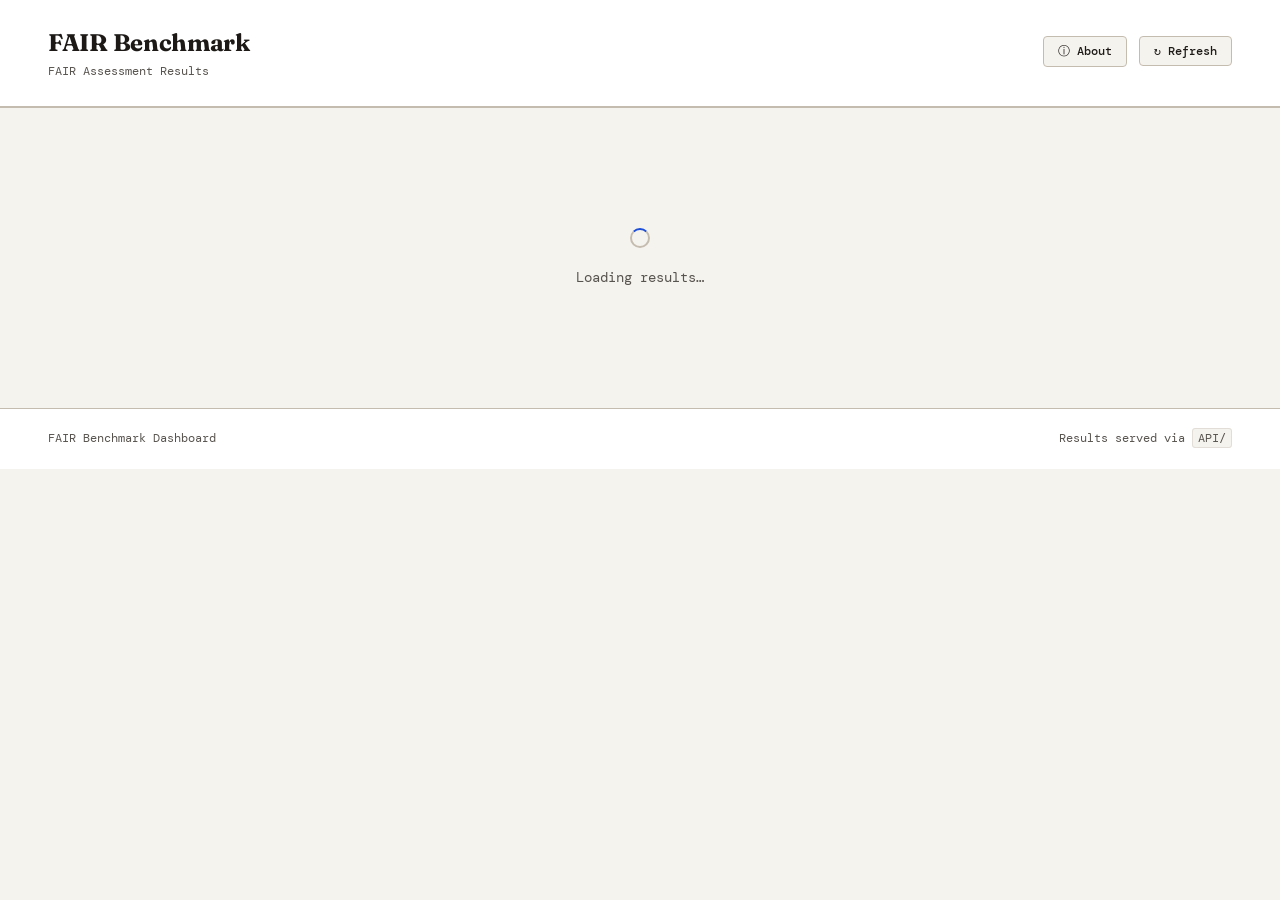
==== commit 1d9d0df7: "wip: separate script and css" ====
--- a/src/main/resources/static/index.html
+++ b/src/main/resources/static/index.html
@@ -4,601 +4,8 @@
   <meta charset="UTF-8">
   <meta name="viewport" content="width=device-width, initial-scale=1.0">
   <title>FAIR Benchmark Dashboard</title>
-  <link rel="preconnect" href="https://fonts.googleapis.com">
-  <link rel="preconnect" href="https://fonts.gstatic.com" crossorigin>
-  <link href="https://fonts.googleapis.com/css2?family=DM+Mono:wght@400;500&family=Fraunces:ital,opsz,wght@0,9..144,300;0,9..144,700;1,9..144,300&display=swap" rel="stylesheet">
-  <style>
-    /*
-      WCAG 2.1 AAA contrast (≥7:1 normal text, ≥4.5:1 large/bold text)
-      --text   #1c1917 on --bg    #f5f3ee  → 16.1:1 ✓
-      --text   #1c1917 on --surface #fff   → 18.1:1 ✓
-      --muted  #57534e on --bg    #f5f3ee  →  7.2:1 ✓
-      --muted  #57534e on --surface #fff   →  7.6:1 ✓
-      --pass   #14532d on --surface #fff   → 13.4:1 ✓
-      --pass   #14532d on --pass-bg #dcfce7→  8.1:1 ✓
-      --fail   #991b1b on --surface #fff   →  8.3:1 ✓
-      --fail   #991b1b on --fail-bg #fee2e2→  5.2:1 ✓ (large/bold only where used on bg)
-      --indet  #78350f on --surface #fff   → 10.3:1 ✓
-      --accent #1d4ed8 on --surface #fff   →  8.6:1 ✓
-      --accent #1d4ed8 on --accent-bg #eff6ff → 8.1:1 ✓
-      --navy   #1e40af on --surface #fff   →  9.7:1 ✓
-      Colour-only status indicators are always supplemented with text.
-      Progress bars are decorative; values are shown as text beside them.
-    */
-    :root {
-      --bg:         #f5f3ee;
-      --surface:    #ffffff;
-      --border:     #e2ddd6;
-      --border2:    #c5bcb0;
-      --text:       #1c1917;
-      --muted:      #57534e;
-      --pass:       #14532d;
-      --pass-bg:    #dcfce7;
-      --fail:       #991b1b;
-      --fail-bg:    #fee2e2;
-      --indet:      #78350f;
-      --indet-bg:   #fef3c7;
-      --accent:     #1d4ed8;
-      --accent-bg:  #eff6ff;
-      --navy:       #1e40af;
-      --purple:     #6d28d9;
-    }
-    *, *::before, *::after { box-sizing: border-box; margin: 0; padding: 0; }
-    body {
-      background: var(--bg);
-      color: var(--text);
-      font-family: 'DM Mono', monospace;
-      font-size: 13px;
-      line-height: 1.6;
-      min-height: 100vh;
-    }
-    .sr-only {
-      position: absolute; width: 1px; height: 1px;
-      padding: 0; margin: -1px; overflow: hidden;
-      clip: rect(0,0,0,0); white-space: nowrap; border: 0;
-    }
-    :focus-visible {
-      outline: 3px solid var(--accent);
-      outline-offset: 2px;
-      border-radius: 2px;
-    }
-    header {
-      border-bottom: 2px solid var(--border2);
-      padding: 24px 48px;
-      display: flex;
-      align-items: baseline;
-      gap: 20px;
-      background: var(--surface);
-    }
-    header h1 {
-      font-family: 'Fraunces', serif;
-      font-size: 24px;
-      font-weight: 700;
-      color: var(--text);
-      letter-spacing: -0.3px;
-    }
-    .subtitle { color: var(--muted); font-size: 12px; }
-    .header-right { margin-left: auto; display: flex; align-items: center; gap: 12px; }
-    #last-updated { color: var(--muted); font-size: 11px; }
-    .reload-btn {
-      background: var(--bg);
-      border: 1px solid var(--border2);
-      color: var(--text);
-      padding: 6px 14px;
-      border-radius: 4px;
-      cursor: pointer;
-      font-family: inherit;
-      font-size: 12px;
-      font-weight: 500;
-      transition: background 0.15s, border-color 0.15s;
-    }
-    .reload-btn:hover { background: var(--border); border-color: var(--muted); }
-    .reload-btn:disabled { opacity: 0.6; cursor: not-allowed; }
-    .reload-btn:disabled:hover { background: var(--bg); border-color: var(--border2); }
-    main { max-width: 1280px; margin: 0 auto; padding: 40px 48px; }
-    #loading, #error-msg {
-      text-align: center;
-      padding: 80px 0;
-      color: var(--muted);
-      font-size: 14px;
-    }
-    #error-msg { color: var(--fail); display: none; }
-    .spinner {
-      display: inline-block;
-      width: 20px; height: 20px;
-      border: 2px solid var(--border2);
-      border-top-color: var(--accent);
-      border-radius: 50%;
-      animation: spin 0.8s linear infinite;
-      margin-bottom: 12px;
-    }
-    @keyframes spin { to { transform: rotate(360deg); } }
-    .section-label {
-      font-size: 11px;
-      letter-spacing: 1.5px;
-      text-transform: uppercase;
-      color: var(--muted);
-      margin-bottom: 16px;
-      font-weight: 500;
-    }
-    .kpi-grid {
-      display: grid;
-      grid-template-columns: repeat(6, 1fr);
-      gap: 1px;
-      background: var(--border2);
-      border: 1px solid var(--border2);
-      border-radius: 8px;
-      overflow: hidden;
-      margin-bottom: 40px;
-      box-shadow: 0 1px 4px rgba(0,0,0,0.07);
-    }
-    .kpi-cell { background: var(--surface); padding: 28px 32px; }
-    .kpi-label {
-      font-size: 11px;
-      letter-spacing: 1px;
-      text-transform: uppercase;
-      color: var(--muted);
-      font-weight: 500;
-      margin-bottom: 10px;
-    }
-    .kpi-value {
-      font-family: 'Fraunces', serif;
-      font-size: 44px;
-      font-weight: 300;
-      line-height: 1;
-      color: var(--text);
-    }
-    .kpi-sub { font-size: 12px; color: var(--muted); margin-top: 6px; }
-    .kpi-value.pass  { color: var(--pass); }
-    .kpi-value.fail  { color: var(--fail); }
-    .kpi-value.indet { color: var(--indet); }
-    .fair-grid {
-      display: grid;
-      grid-template-columns: repeat(4, 1fr);
-      gap: 16px;
-      margin-bottom: 40px;
-    }
-    .fair-card {
-      background: var(--surface);
-      border: 1px solid var(--border);
-      border-radius: 8px;
-      padding: 24px;
-      box-shadow: 0 1px 3px rgba(0,0,0,0.05);
-    }
-    .fair-letter {
-      font-family: 'Fraunces', serif;
-      font-size: 40px;
-      font-weight: 700;
-      line-height: 1;
-      margin-bottom: 4px;
-    }
-    .fair-name {
-      font-size: 11px;
-      letter-spacing: 1px;
-      text-transform: uppercase;
-      color: var(--muted);
-      font-weight: 500;
-      margin-bottom: 16px;
-    }
-    .fair-bar-bg {
-      height: 5px;
-      background: var(--border);
-      border-radius: 3px;
-      overflow: hidden;
-      margin-bottom: 10px;
-    }
-    .fair-bar-fill { height: 100%; border-radius: 3px; transition: width 0.8s cubic-bezier(.4,0,.2,1); }
-    .fair-pct { font-size: 22px; font-family: 'Fraunces', serif; font-weight: 700; color: var(--text); }
-    .fair-pass-count { font-size: 12px; color: var(--muted); }
-    .F .fair-letter { color: var(--navy); }
-    .A .fair-letter { color: var(--pass); }
-    .I .fair-letter { color: var(--purple); }
-    .R .fair-letter { color: var(--indet); }
-    .F .fair-bar-fill { background: var(--navy); }
-    .A .fair-bar-fill { background: var(--pass); }
-    .I .fair-bar-fill { background: var(--purple); }
-    .R .fair-bar-fill { background: var(--indet); }
-    .set-section { margin-bottom: 48px; }
-    .table-wrap {
-      border: 1px solid var(--border2);
-      border-radius: 8px;
-      overflow: hidden;
-      box-shadow: 0 1px 4px rgba(0,0,0,0.06);
-    }
-    table { width: 100%; border-collapse: collapse; }
-    thead tr { background: var(--bg); border-bottom: 2px solid var(--border2); }
-    thead th {
-      padding: 12px 20px;
-      text-align: left;
-      font-size: 11px;
-      letter-spacing: 1px;
-      text-transform: uppercase;
-      color: var(--muted);
-      font-weight: 500;
-    }
-    thead th.num { text-align: right; }
-    tbody tr {
-      border-bottom: 1px solid var(--border);
-      background: var(--surface);
-      transition: background 0.1s;
-      cursor: pointer;
-    }
-    tbody tr:last-child { border-bottom: none; }
-    tbody tr:hover { background: var(--accent-bg); }
-    tbody td { padding: 16px 20px; vertical-align: middle; }
-    tbody td.num { text-align: right; }
-    .set-name { display: flex; align-items: center; gap: 12px; }
-    .set-tag {
-      background: var(--accent-bg);
-      color: var(--accent);
-      border: 1px solid #bfdbfe;
-      padding: 2px 8px;
-      border-radius: 3px;
-      font-size: 12px;
-      font-weight: 500;
-    }
-    .set-fullname { color: var(--muted); font-size: 12px; }
-    .pill-row { display: flex; gap: 3px; align-items: center; }
-    .pill { height: 8px; border-radius: 4px; min-width: 4px; }
-    .pill.pass  { background: var(--pass); }
-    .pill.fail  { background: var(--fail); }
-    .pill.indet { background: var(--indet); }
-    .count-pass  { color: var(--pass);  font-weight: 500; }
-    .count-fail  { color: var(--fail);  font-weight: 500; }
-    .count-indet { color: var(--indet); font-weight: 500; }
-    .mini-fair { display: flex; gap: 10px; }
-    .mini-fair-item { display: flex; flex-direction: column; align-items: center; gap: 3px; }
-    .mini-fair-letter { font-size: 10px; font-weight: 500; color: var(--muted); }
-    .mini-fair-dot { width: 9px; height: 9px; border-radius: 50%; }
-    .mini-fair-dot.high  { background: var(--pass); }
-    .mini-fair-dot.mid   { background: var(--indet); }
-    .mini-fair-dot.low   { background: var(--fail); }
-    .view-arrow { color: var(--muted); font-size: 16px; text-align: right; }
-    tbody tr:hover .view-arrow { color: var(--accent); }
-    thead th.sortable { cursor: pointer; user-select: none; white-space: nowrap; transition: color 0.15s; }
-    thead th.sortable:hover { color: var(--text); }
-    thead th.sortable.sort-asc::after  { content: ' ↑'; color: var(--accent); }
-    thead th.sortable.sort-desc::after { content: ' ↓'; color: var(--accent); }
-    thead th.sortable.sort-asc,
-    thead th.sortable.sort-desc { color: var(--accent); }
-    .maturity-badge {
-      display: inline-flex;
-      align-items: center;
-      gap: 5px;
-      font-size: 11px;
-      font-weight: 500;
-      padding: 3px 9px;
-      border-radius: 3px;
-      letter-spacing: 0.3px;
-    }
-    .maturity-badge.level-3 { background: var(--pass-bg);   color: var(--pass);   border: 1px solid #a7f3d0; }
-    .maturity-badge.level-2 { background: var(--accent-bg); color: var(--accent); border: 1px solid #bfdbfe; }
-    .maturity-badge.level-1 { background: var(--indet-bg);  color: var(--indet);  border: 1px solid #fde68a; }
-    .maturity-badge.level-0 { background: var(--fail-bg);   color: var(--fail);   border: 1px solid #fca5a5; }
-    footer {
-      border-top: 1px solid var(--border2);
-      padding: 20px 48px;
-      color: var(--muted);
-      font-size: 12px;
-      display: flex;
-      justify-content: space-between;
-      background: var(--surface);
-    }
-    footer code {
-      background: var(--bg);
-      padding: 1px 5px;
-      border-radius: 3px;
-      font-family: inherit;
-      border: 1px solid var(--border);
-    }
-    @media (max-width: 900px) {
-      main { padding: 24px 20px; }
-      header { padding: 20px; flex-wrap: wrap; }
-      footer { padding: 16px 20px; flex-direction: column; gap: 4px; }
-      .kpi-grid  { grid-template-columns: repeat(3, 1fr); }
-      .fair-grid { grid-template-columns: repeat(2, 1fr); }
-    }
-    .fade-in { animation: fadeIn 0.35s ease forwards; opacity: 0; }
-    @keyframes fadeIn { to { opacity: 1; } }
-    .stagger-1 { animation-delay: 0.05s; }
-    .stagger-2 { animation-delay: 0.10s; }
-    .stagger-3 { animation-delay: 0.15s; }
-
-    /* ── API key gate ── */
-    #key-gate {
-      display: none;
-      min-height: 60vh;
-      align-items: center;
-      justify-content: center;
-      flex-direction: column;
-      gap: 20px;
-      padding: 40px 20px;
-    }
-    #key-gate-card {
-      background: var(--surface);
-      border: 1px solid var(--border2);
-      border-radius: 8px;
-      box-shadow: 0 1px 4px rgba(0,0,0,0.07);
-      padding: 40px;
-      max-width: 380px;
-      width: 100%;
-      text-align: center;
-    }
-    #key-gate-card h2 {
-      font-family: 'Fraunces', serif;
-      font-size: 20px;
-      font-weight: 700;
-      margin-bottom: 8px;
-    }
-    #key-gate-card p {
-      color: var(--muted);
-      font-size: 12px;
-      margin-bottom: 24px;
-    }
-    #key-gate-input {
-      width: 100%;
-      padding: 10px 12px;
-      border: 1px solid var(--border2);
-      border-radius: 4px;
-      font-family: inherit;
-      font-size: 13px;
-      margin-bottom: 14px;
-    }
-    #key-gate-input:focus-visible { outline: 3px solid var(--accent); outline-offset: 1px; }
-    #key-gate-submit {
-      width: 100%;
-      background: var(--accent);
-      color: #fff;
-      border: none;
-      padding: 10px 14px;
-      border-radius: 4px;
-      cursor: pointer;
-      font-family: inherit;
-      font-size: 13px;
-      font-weight: 500;
-    }
-    #key-gate-submit:hover { background: var(--navy); }
-    #key-gate-error {
-      color: var(--fail);
-      font-size: 12px;
-      margin-top: 10px;
-      display: none;
-    }
-
-    /* ── Run assessment confirmation modal ── */
-    #assessment-modal-backdrop {
-      display: none;
-      position: fixed;
-      inset: 0;
-      background: rgba(28, 25, 23, 0.45);
-      z-index: 100;
-      align-items: center;
-      justify-content: center;
-      padding: 20px;
-    }
-    #assessment-modal-card {
-      background: var(--surface);
-      border: 1px solid var(--border2);
-      border-radius: 8px;
-      box-shadow: 0 4px 16px rgba(0,0,0,0.18);
-      padding: 32px;
-      max-width: 480px;
-      width: 100%;
-    }
-    #assessment-modal-card h2 {
-      font-family: 'Fraunces', serif;
-      font-size: 19px;
-      font-weight: 700;
-      margin-bottom: 10px;
-    }
-    #assessment-modal-card p {
-      color: var(--muted);
-      font-size: 12px;
-      line-height: 1.6;
-      margin-bottom: 18px;
-    }
-    #assessment-modal-form label {
-      display: block;
-      font-size: 11px;
-      letter-spacing: 0.5px;
-      text-transform: uppercase;
-      color: var(--muted);
-      font-weight: 500;
-      margin-bottom: 6px;
-    }
-    #assessment-modal-form input[type="text"] {
-      width: 100%;
-      padding: 9px 11px;
-      border: 1px solid var(--border2);
-      border-radius: 4px;
-      font-family: inherit;
-      font-size: 12px;
-      margin-bottom: 16px;
-    }
-    #assessment-modal-form input[type="text"]:focus-visible {
-      outline: 3px solid var(--accent);
-      outline-offset: 1px;
-    }
-    #assessment-modal-error {
-      color: var(--fail);
-      font-size: 12px;
-      margin-top: -8px;
-      margin-bottom: 16px;
-      display: none;
-    }
-    #assessment-sets-header {
-      display: flex;
-      align-items: center;
-      justify-content: space-between;
-      margin-bottom: 8px;
-    }
-    #assessment-sets-actions { display: flex; gap: 6px; }
-    #assessment-sets-actions button {
-      background: var(--bg);
-      border: 1px solid var(--border2);
-      color: var(--muted);
-      padding: 3px 10px;
-      border-radius: 3px;
-      font-family: inherit;
-      font-size: 11px;
-      cursor: pointer;
-    }
-    #assessment-sets-actions button:hover { background: var(--border); color: var(--text); }
-    #assessment-sets-list {
-      border: 1px solid var(--border2);
-      border-radius: 4px;
-      max-height: 160px;
-      overflow-y: auto;
-      margin-bottom: 16px;
-      background: var(--bg);
-    }
-    .assessment-set-item {
-      display: flex;
-      align-items: center;
-      gap: 8px;
-      padding: 7px 11px;
-      font-size: 12px;
-      border-bottom: 1px solid var(--border);
-    }
-    .assessment-set-item:last-child { border-bottom: none; }
-    .assessment-set-item input[type="checkbox"] {
-      width: 14px;
-      height: 14px;
-      cursor: pointer;
-      flex-shrink: 0;
-    }
-    .assessment-set-item label {
-      margin-bottom: 0 !important;
-      text-transform: none !important;
-      letter-spacing: normal !important;
-      font-size: 12px !important;
-      font-weight: 400 !important;
-      color: var(--text) !important;
-      cursor: pointer;
-    }
-    #assessment-sets-empty {
-      padding: 14px 11px;
-      font-size: 12px;
-      color: var(--muted);
-      margin-bottom: 0 !important;
-    }
-    #assessment-modal-actions {
-      display: flex;
-      justify-content: flex-end;
-      gap: 10px;
-      margin-top: 4px;
-    }
-    #assessment-modal-actions button {
-      padding: 9px 18px;
-      border-radius: 4px;
-      font-family: inherit;
-      font-size: 12px;
-      font-weight: 500;
-      cursor: pointer;
-      border: 1px solid var(--border2);
-    }
-    #assessment-modal-cancel {
-      background: var(--bg);
-      color: var(--text);
-    }
-    #assessment-modal-cancel:hover { background: var(--border); }
-    #assessment-modal-confirm {
-      background: var(--accent);
-      color: #fff;
-      border-color: var(--accent);
-    }
-    #assessment-modal-confirm:hover { background: var(--navy); }
-    #assessment-modal-confirm:disabled,
-    #assessment-modal-cancel:disabled {
-      opacity: 0.6;
-      cursor: not-allowed;
-    }
-
-    /* ── About / user guide modal ── */
-    #about-modal-backdrop {
-      display: none;
-      position: fixed;
-      inset: 0;
-      background: rgba(28, 25, 23, 0.45);
-      z-index: 100;
-      align-items: flex-start;
-      justify-content: center;
-      padding: 40px 20px;
-      overflow-y: auto;
-    }
-    #about-modal-card {
-      background: var(--surface);
-      border: 1px solid var(--border2);
-      border-radius: 8px;
-      box-shadow: 0 4px 16px rgba(0,0,0,0.18);
-      padding: 32px 36px;
-      max-width: 640px;
-      width: 100%;
-      position: relative;
-    }
-    #about-modal-close {
-      position: absolute;
-      top: 16px;
-      right: 16px;
-      width: 28px;
-      height: 28px;
-      border-radius: 50%;
-      border: 1px solid var(--border2);
-      background: var(--bg);
-      color: var(--muted);
-      cursor: pointer;
-      font-size: 13px;
-      line-height: 1;
-    }
-    #about-modal-close:hover { background: var(--border); color: var(--text); }
-    #about-modal-title {
-      font-family: 'Fraunces', serif;
-      font-size: 20px;
-      font-weight: 700;
-      margin-bottom: 16px;
-      padding-right: 24px;
-    }
-    #about-modal-body { font-size: 12.5px; line-height: 1.7; color: var(--text); }
-    #about-modal-body h2 {
-      font-family: 'Fraunces', serif;
-      font-size: 15px;
-      font-weight: 700;
-      margin: 22px 0 8px;
-    }
-    #about-modal-body h2:first-child { margin-top: 0; }
-    #about-modal-body h3 {
-      font-size: 12px;
-      font-weight: 700;
-      margin: 16px 0 6px;
-      color: var(--muted);
-      text-transform: uppercase;
-      letter-spacing: 0.4px;
-    }
-    #about-modal-body p { margin-bottom: 10px; color: var(--muted); }
-    #about-modal-body ul, #about-modal-body ol { margin: 0 0 12px 20px; color: var(--muted); }
-    #about-modal-body li { margin-bottom: 4px; }
-    #about-modal-body code {
-      background: var(--bg);
-      padding: 1px 5px;
-      border-radius: 3px;
-      font-family: inherit;
-      border: 1px solid var(--border);
-      font-size: 11.5px;
-    }
-    #about-modal-body strong { color: var(--text); font-weight: 600; }
-    #about-modal-body a { color: var(--accent); }
-    #about-modal-body blockquote {
-      border-left: 3px solid var(--accent);
-      background: var(--accent-bg);
-      padding: 10px 14px;
-      border-radius: 4px;
-      margin-bottom: 12px;
-    }
-    #about-modal-body blockquote p { color: var(--text); margin-bottom: 0; }
-    @media (max-width: 700px) {
-      #about-modal-card { padding: 24px 20px; }
-    }
-  </style>
+  <script src="script.js"></script>
+  <link href="style.css" rel="stylesheet">
 </head>
 <body>
 
@@ -788,83 +195,6 @@
 </div>
 
 <script>
-  // ── Tenant config (fetched from /api/config after key entry) ──────────────
-  // Both maps start empty; init() populates them once the key is known.
-  let SET_NAMES = {};
-  let FAIR_MAP  = {};
-
-  function pct(n, d) { return d ? Math.round((n / d) * 100) : 0; }
-
-  function maturityBadgeHTML(level) {
-    const labels = ['None','Level 1','Level 2','Level 3'];
-    return `<span class="maturity-badge level-${level}">${labels[level]}</span>`;
-  }
-
-  // ── API key handling ───────────────────────────────────────────────────────
-  //
-  // The key is stored in sessionStorage so it survives page navigation within
-  // the same tab (index → detail → back) without reappearing in the URL or
-  // persisting across browser sessions.  "Change key" clears it and re-shows
-  // the gate, letting the same tab switch between tenants during testing.
-
-  function getStoredApiKey() {
-    return sessionStorage.getItem('apiKey');
-  }
-
-  function setStoredApiKey(key) {
-    sessionStorage.setItem('apiKey', key);
-  }
-
-  function clearStoredApiKey() {
-    sessionStorage.removeItem('apiKey');
-  }
-
-  async function apiFetch(url, opts = {}) {
-    const key = getStoredApiKey();
-    const headers = { ...(opts.headers || {}) };
-    if (key) headers['X-API-Key'] = key;
-    return fetch(url, { ...opts, headers });
-  }
-
-  // ── Key gate ───────────────────────────────────────────────────────────────
-
-  function showKeyGate() {
-    document.getElementById('loading').style.display = 'none';
-    document.getElementById('dashboard').style.display = 'none';
-    document.getElementById('error-msg').style.display = 'none';
-    document.getElementById('change-key-btn').style.display = 'none';
-    document.getElementById('fetch-identifiers-btn').style.display = 'none';
-    document.getElementById('generate-btn').style.display = 'none';
-    document.getElementById('run-assessment-btn').style.display = 'none';
-    document.getElementById('key-gate').style.display = 'flex';
-    document.getElementById('key-gate-input').focus();
-  }
-
-  function hideKeyGate() {
-    document.getElementById('key-gate').style.display = 'none';
-    document.getElementById('key-gate-error').style.display = 'none';
-    document.getElementById('change-key-btn').style.display = 'inline-block';
-    document.getElementById('fetch-identifiers-btn').style.display = 'inline-block';
-    document.getElementById('generate-btn').style.display = 'inline-block';
-    document.getElementById('run-assessment-btn').style.display = 'inline-block';
-  }
-
-  function onKeyGateSubmit(e) {
-    e.preventDefault();
-    const key = document.getElementById('key-gate-input').value.trim();
-    if (!key) return;
-    setStoredApiKey(key);
-    init();
-  }
-
-  function onChangeKeyClick() {
-    clearStoredApiKey();
-    SET_NAMES = {};
-    FAIR_MAP  = {};
-    document.getElementById('key-gate-input').value = '';
-    showKeyGate();
-  }
-
   // ── Bootstrap ──────────────────────────────────────────────────────────────
   // Fetch SET_NAMES and FAIR_MAP from /api/config using the stored key, then
   // load the dashboard data.  Called on page load and after key gate submit.
@@ -890,211 +220,6 @@
     loadData();
   }
 
-  // ── Run Assessment modal ───────────────────────────────────────────────────
-
-  async function onRunAssessmentClick() {
-    const backdrop  = document.getElementById('assessment-modal-backdrop');
-    const algInput  = document.getElementById('assessment-algorithm-input');
-    const runInput  = document.getElementById('assessment-runner-input');
-    const errEl     = document.getElementById('assessment-modal-error');
-    const confirmBtn = document.getElementById('assessment-modal-confirm');
-    const cancelBtn  = document.getElementById('assessment-modal-cancel');
-
-    errEl.style.display = 'none';
-    algInput.value = '';
-    runInput.value = '';
-    confirmBtn.disabled = true;
-    cancelBtn.disabled = false;
-    confirmBtn.textContent = 'Run assessment';
-    renderSetsList([]);
-    backdrop.style.display = 'flex';
-
-    try {
-      const [defaultsRes, filesRes] = await Promise.all([
-        apiFetch('/api/run-assessment/defaults'),
-        apiFetch('/api/run-assessment/guid-files')
-      ]);
-
-      if (defaultsRes.status === 401 || filesRes.status === 401) {
-        hideAssessmentModal();
-        clearStoredApiKey();
-        showKeyGate();
-        document.getElementById('key-gate-error').style.display = 'block';
-        return;
-      }
-
-      if (!defaultsRes.ok) throw new Error(`HTTP ${defaultsRes.status}`);
-      const defaults = await defaultsRes.json();
-      algInput.value = defaults.algorithm || '';
-      runInput.value = defaults.runner    || '';
-
-      if (!filesRes.ok) throw new Error(`HTTP ${filesRes.status}`);
-      const filesBody = await filesRes.json();
-      renderSetsList(filesBody.files || [], true);
-    } catch (e) {
-      errEl.textContent = `Could not load current defaults.\n${e.message}`;
-      errEl.style.display = 'block';
-    } finally {
-      confirmBtn.disabled = false;
-      algInput.focus();
-    }
-  }
-
-  function renderSetsList(files, checkAllByDefault) {
-    const listEl = document.getElementById('assessment-sets-list');
-    listEl.innerHTML = '';
-
-    if (!files || files.length === 0) {
-      const empty = document.createElement('p');
-      empty.id = 'assessment-sets-empty';
-      empty.textContent = 'No guids_*.txt files found for your ' +
-        'organisation yet. Run "Fetch identifiers" first.';
-      listEl.appendChild(empty);
-      return;
-    }
-
-    files.forEach((filename, i) => {
-      const item = document.createElement('div');
-      item.className = 'assessment-set-item';
-      const inputId = `assessment-set-${i}`;
-      item.innerHTML = `
-        <input type="checkbox" id="${inputId}" value="${filename}"
-               ${checkAllByDefault ? 'checked' : ''} />
-        <label for="${inputId}">${filename}</label>`;
-      listEl.appendChild(item);
-    });
-  }
-
-  function onSetsSelectAllClick() {
-    document.querySelectorAll('#assessment-sets-list input[type="checkbox"]')
-      .forEach(cb => { cb.checked = true; });
-  }
-
-  function onSetsSelectNoneClick() {
-    document.querySelectorAll('#assessment-sets-list input[type="checkbox"]')
-      .forEach(cb => { cb.checked = false; });
-  }
-
-  function hideAssessmentModal() {
-    document.getElementById('assessment-modal-backdrop').style.display = 'none';
-  }
-
-  async function onAssessmentModalSubmit(e) {
-    e.preventDefault();
-
-    const algorithm  = document.getElementById('assessment-algorithm-input').value.trim();
-    const runner     = document.getElementById('assessment-runner-input').value.trim();
-    const errEl      = document.getElementById('assessment-modal-error');
-    const confirmBtn = document.getElementById('assessment-modal-confirm');
-    const cancelBtn  = document.getElementById('assessment-modal-cancel');
-    const headerBtn  = document.getElementById('run-assessment-btn');
-
-    errEl.style.display = 'none';
-    confirmBtn.disabled = true;
-    cancelBtn.disabled  = true;
-    confirmBtn.textContent = 'Running…';
-    const headerBtnLabel = headerBtn.textContent;
-    headerBtn.disabled = true;
-    headerBtn.textContent = '▶ Running…';
-
-    try {
-      const selected = Array.from(
-        document.querySelectorAll('#assessment-sets-list input[type="checkbox"]:checked')
-      ).map(cb => cb.value);
-
-      const totalAvailable = document.querySelectorAll(
-        '#assessment-sets-list input[type="checkbox"]'
-      ).length;
-
-      if (totalAvailable > 0 && selected.length === 0) {
-        errEl.textContent = 'Select at least one set to assess, or click "None" then "All" to reset.';
-        errEl.style.display = 'block';
-        return;
-      }
-
-      const params = new URLSearchParams();
-      if (algorithm) params.set('benchmarkAlgorithmUri', algorithm);
-      if (runner)    params.set('benchmarkRunnerUri', runner);
-
-      if (selected.length > 0) {
-        selected.forEach(filename => params.append('guidFiles', filename));
-      } else {
-        params.set('processAll', 'true');
-      }
-
-      const res = await apiFetch('/api/run-assessment', {
-        method: 'POST',
-        headers: { 'Content-Type': 'application/x-www-form-urlencoded' },
-        body: params.toString()
-      });
-
-      if (res.status === 401) {
-        hideAssessmentModal();
-        clearStoredApiKey();
-        showKeyGate();
-        document.getElementById('key-gate-error').style.display = 'block';
-        return;
-      }
-
-      const body = await res.json().catch(() => ({}));
-
-      if (!res.ok) {
-        errEl.textContent = body.message || `HTTP ${res.status}`;
-        errEl.style.display = 'block';
-        return;
-      }
-
-      hideAssessmentModal();
-      window.alert(
-        (body.message || 'Assessment complete.') +
-        '\n\nClick "Generate manifest" to refresh the dashboard with these results.'
-      );
-    } catch (err) {
-      errEl.textContent = err.message;
-      errEl.style.display = 'block';
-    } finally {
-      confirmBtn.disabled = false;
-      cancelBtn.disabled  = false;
-      confirmBtn.textContent = 'Run assessment';
-      headerBtn.disabled = false;
-      headerBtn.textContent = headerBtnLabel;
-    }
-  }
-
-  // ── Generate Manifest ──────────────────────────────────────────────────────
-
-  async function onGenerateManifestClick() {
-    const btn = document.getElementById('generate-btn');
-    const originalLabel = btn.textContent;
-    btn.disabled = true;
-    btn.textContent = '⚙ Generating…';
-
-    try {
-      const res = await apiFetch('/api/generate-manifest', { method: 'POST' });
-
-      if (res.status === 401) {
-        clearStoredApiKey();
-        showKeyGate();
-        document.getElementById('key-gate-error').style.display = 'block';
-        return;
-      }
-
-      const body = await res.json().catch(() => ({}));
-
-      if (!res.ok) {
-        showError(`Failed to generate manifest.\n\n${body.message || `HTTP ${res.status}`}`);
-        return;
-      }
-
-      await loadData();
-    } catch (e) {
-      showError(`Failed to generate manifest.\n\n${e.message}`);
-    } finally {
-      btn.disabled = false;
-      btn.textContent = originalLabel;
-    }
-  }
-
   // ── Sorting state ──────────────────────────────────────────────────────────
   let sortCol = 'name';
   let sortDir = 'asc';
@@ -1219,7 +344,8 @@
         return `${c}: ${pct(d.pass, d.total)}%`;
       }).join(', ');
       return { set, records: ls.records, pass: ls.pass, fail: ls.fail, indet: ls.indet,
-               maturity: mat, fairDesc, ls };
+        maturity: mat, fairDesc, ls
+      };
     });
 
     const ov_dist = ov.maturityDistribution || {};
@@ -1261,7 +387,7 @@
       tr.setAttribute('tabindex', '0');
       tr.setAttribute('role', 'button');
       tr.setAttribute('aria-label',
-        `${SET_NAMES[set] || set} — ${ls.records.toLocaleString()} records. ${row.fairDesc}. Maturity Level ${row.maturity}. Press Enter to view details.`);
+              `${SET_NAMES[set] || set} — ${ls.records.toLocaleString()} records. ${row.fairDesc}. Maturity Level ${row.maturity}. Press Enter to view details.`);
       tr.innerHTML = `
         <td><div class="set-name">
           <span class="set-tag">${set}</span>
@@ -1281,14 +407,14 @@
         <td>
           <div class="mini-fair" aria-hidden="true">
             ${['F','A','I','R'].map(c => {
-              const d  = fair[c] || {pass:0, total:0};
-              const p2 = pct(d.pass, d.total);
-              const cls = p2 >= 60 ? 'high' : p2 >= 30 ? 'mid' : 'low';
-              return `<div class="mini-fair-item">
+        const d = fair[c] || {pass: 0, total: 0};
+        const p2 = pct(d.pass, d.total);
+        const cls = p2 >= 60 ? 'high' : p2 >= 30 ? 'mid' : 'low';
+        return `<div class="mini-fair-item">
                 <span class="mini-fair-letter">${c}</span>
                 <div class="mini-fair-dot ${cls}"></div>
               </div>`;
-            }).join('')}
+      }).join('')}
           </div>
         </td>
         <td>${maturityBadgeHTML(row.maturity)}</td>
@@ -1302,111 +428,6 @@
     }
   }
 
-  function showError(msg) {
-    document.getElementById('loading').style.display = 'none';
-    const el = document.getElementById('error-msg');
-    el.style.display = 'block';
-    el.innerHTML = `<strong>Error loading data</strong><br>
-      <pre style="margin-top:12px;font-size:11px;text-align:left;display:inline-block;">${msg}</pre>`;
-  }
-
-  // ── About / user guide modal ────────────────────────────────────────────
-  // The guide is a plain Markdown file served as a static resource
-  // (About_index.md), fetched without an API key — it is generic help
-  // text, not tenant data, so it is exempted from TenantAuthFilter the
-  // same way index.html itself is.
-  let aboutLoaded = false;
-
-  function openAboutModal() {
-    document.getElementById('about-modal-backdrop').style.display = 'flex';
-    document.getElementById('about-modal-close').focus();
-    if (!aboutLoaded) loadAboutContent();
-  }
-
-  function closeAboutModal() {
-    document.getElementById('about-modal-backdrop').style.display = 'none';
-  }
-
-  document.addEventListener('keydown', e => {
-    if (e.key === 'Escape'
-        && document.getElementById('about-modal-backdrop').style.display === 'flex') {
-      closeAboutModal();
-    }
-  });
-
-  async function loadAboutContent() {
-    const bodyEl = document.getElementById('about-modal-body');
-    try {
-      const res = await fetch('About_index.md');
-      if (!res.ok) throw new Error(`HTTP ${res.status}`);
-      const md = await res.text();
-      bodyEl.innerHTML = renderMarkdown(md);
-      aboutLoaded = true;
-    } catch (e) {
-      bodyEl.innerHTML = `<p style="color:var(--fail)">Could not load the user guide (${e.message}).</p>`;
-    }
-  }
-
-  // Minimal Markdown -> HTML renderer, deliberately limited to the
-  // subset the About_*.md guides actually use (## / ### headings,
-  // paragraphs, - and 1. lists, **bold**, `code`, [links](url), and
-  // "> " blockquotes as callouts) rather than pulling in a general
-  // Markdown library.
-  function renderMarkdown(md) {
-    function esc(s) {
-      return s.replace(/&/g, '&amp;').replace(/</g, '&lt;').replace(/>/g, '&gt;');
-    }
-    function inline(text) {
-      return esc(text)
-        .replace(/`([^`]+)`/g, '<code>$1</code>')
-        .replace(/\*\*([^*]+)\*\*/g, '<strong>$1</strong>')
-        .replace(/\[([^\]]+)\]\(([^)]+)\)/g, '<a href="$2">$1</a>');
-    }
-
-    const lines = md.replace(/\r\n/g, '\n').split('\n');
-    let html = '';
-    let listType = null;
-    let inQuote = false;
-    let para = [];
-
-    const flushPara = () => {
-      if (para.length) { html += `<p>${inline(para.join(' '))}</p>`; para = []; }
-    };
-    const closeList = () => { if (listType) { html += `</${listType}>`; listType = null; } };
-    const closeQuote = () => { if (inQuote) { html += '</blockquote>'; inQuote = false; } };
-
-    for (const raw of lines) {
-      const line = raw.trimEnd();
-      let m;
-      if (!line.trim()) {
-        flushPara(); closeList(); closeQuote();
-      } else if ((m = line.match(/^###\s+(.*)/))) {
-        flushPara(); closeList(); closeQuote();
-        html += `<h3>${inline(m[1])}</h3>`;
-      } else if ((m = line.match(/^##\s+(.*)/))) {
-        flushPara(); closeList(); closeQuote();
-        html += `<h2>${inline(m[1])}</h2>`;
-      } else if ((m = line.match(/^-\s+(.*)/))) {
-        flushPara(); closeQuote();
-        if (listType !== 'ul') { closeList(); html += '<ul>'; listType = 'ul'; }
-        html += `<li>${inline(m[1])}</li>`;
-      } else if ((m = line.match(/^\d+\.\s+(.*)/))) {
-        flushPara(); closeQuote();
-        if (listType !== 'ol') { closeList(); html += '<ol>'; listType = 'ol'; }
-        html += `<li>${inline(m[1])}</li>`;
-      } else if ((m = line.match(/^>\s?(.*)/))) {
-        flushPara(); closeList();
-        if (!inQuote) { html += '<blockquote>'; inQuote = true; }
-        html += `<p>${inline(m[1])}</p>`;
-      } else {
-        closeList(); closeQuote();
-        para.push(line.trim());
-      }
-    }
-    flushPara(); closeList(); closeQuote();
-    return html;
-  }
-
   init();
 </script>
 </body>
--- a/src/main/resources/static/style.css
+++ b/src/main/resources/static/style.css
@@ -0,0 +1,1951 @@
+@import "https://fonts.googleapis.com/css2?family=DM+Mono:wght@400;500&family=Fraunces:ital,opsz,wght@0,9..144,300;0,9..144,700;1,9..144,300&display=swap";
+
+/*
+  WCAG 2.1 AAA contrast (≥7:1 normal text, ≥4.5:1 large/bold text)
+  --text   #1c1917 on --bg    #f5f3ee  → 16.1:1 ✓
+  --text   #1c1917 on --surface #fff   → 18.1:1 ✓
+  --muted  #57534e on --bg    #f5f3ee  →  7.2:1 ✓
+  --muted  #57534e on --surface #fff   →  7.6:1 ✓
+  --pass   #14532d on --surface #fff   → 13.4:1 ✓
+  --pass   #149f2d on --pass-bg #dcfce7→  8.1:1 ✓
+  --fail   #ff1b1b on --surface #fff   →  8.3:1 ✓
+  --fail   #ff1b1b on --fail-bg #fee2e2→  5.2:1 ✓ (large/bold only where used on bg)
+  --indet  #78350f on --surface #fff   → 10.3:1 ✓
+  --accent #1d4ed8 on --surface #fff   →  8.6:1 ✓
+  --accent #1d4ed8 on --accent-bg #eff6ff → 8.1:1 ✓
+  --navy   #1e40af on --surface #fff   →  9.7:1 ✓
+  Colour-only status indicators are always supplemented with text.
+  Progress bars are decorative; values are shown as text beside them.
+*/
+:root {
+    --bg: #f5f3ee;
+    --surface: #ffffff;
+    --border: #e2ddd6;
+    --border2: #c5bcb0;
+    --text: #1c1917;
+    --muted: #57534e;
+    --pass: #149f2d;
+    --pass-bg: #dcfce7;
+    --fail: #ff1b1b;
+    --fail-bg: #fee2e2;
+    --indet: #78350f;
+    --indet-bg: #fef3c7;
+    --accent: #1d4ed8;
+    --accent-bg: #eff6ff;
+    --navy: #1e40af;
+    --purple: #6d28d9;
+}
+
+*, *::before, *::after {
+    box-sizing: border-box;
+    margin: 0;
+    padding: 0;
+}
+
+body {
+    background: var(--bg);
+    color: var(--text);
+    font-family: 'DM Mono', monospace;
+    font-size: 13px;
+    line-height: 1.6;
+    min-height: 100vh;
+}
+
+.sr-only {
+    position: absolute;
+    width: 1px;
+    height: 1px;
+    padding: 0;
+    margin: -1px;
+    overflow: hidden;
+    clip: rect(0, 0, 0, 0);
+    white-space: nowrap;
+    border: 0;
+}
+
+:focus-visible {
+    outline: 3px solid var(--accent);
+    outline-offset: 2px;
+    border-radius: 2px;
+}
+
+header {
+    border-bottom: 2px solid var(--border2);
+    padding: 24px 48px;
+    display: flex;
+    align-items: baseline;
+    gap: 20px;
+    background: var(--surface);
+}
+
+header h1 {
+    font-family: 'Fraunces', serif;
+    font-size: 24px;
+    font-weight: 700;
+    color: var(--text);
+    letter-spacing: -0.3px;
+}
+
+.set-badge {
+    background: var(--accent-bg);
+    color: var(--accent);
+    border: 1px solid #bfdbfe;
+    padding: 3px 10px;
+    border-radius: 4px;
+    font-size: 13px;
+    font-weight: 500;
+}
+
+.subtitle {
+    color: var(--muted);
+    font-size: 12px;
+}
+
+.header-right {
+    margin-left: auto;
+    display: flex;
+    align-items: center;
+    gap: 12px;
+}
+
+.about-btn {
+    background: var(--bg);
+    border: 1px solid var(--border2);
+    color: var(--text);
+    padding: 6px 12px;
+    border-radius: 4px;
+    font-family: inherit;
+    font-size: 12px;
+    font-weight: 500;
+    cursor: pointer;
+    white-space: nowrap;
+}
+
+.about-btn:hover {
+    background: var(--border);
+}
+
+#last-updated {
+    color: var(--muted);
+    font-size: 11px;
+}
+
+.reload-btn {
+    background: var(--bg);
+    border: 1px solid var(--border2);
+    color: var(--text);
+    padding: 6px 14px;
+    border-radius: 4px;
+    cursor: pointer;
+    font-family: inherit;
+    font-size: 12px;
+    font-weight: 500;
+    transition: background 0.15s, border-color 0.15s;
+}
+
+.reload-btn:hover {
+    background: var(--border);
+    border-color: var(--muted);
+}
+
+.reload-btn:disabled {
+    opacity: 0.6;
+    cursor: not-allowed;
+}
+
+.reload-btn:disabled:hover {
+    background: var(--bg);
+    border-color: var(--border2);
+}
+
+main {
+    max-width: 1280px;
+    margin: 0 auto;
+    padding: 40px 48px;
+}
+
+#no-key-notice {
+    display: none;
+    background: var(--surface);
+    border: 1px solid var(--border2);
+    border-radius: 8px;
+    padding: 24px;
+    margin-bottom: 24px;
+    color: var(--muted);
+    font-size: 12px;
+    line-height: 1.7;
+}
+
+#no-key-notice a {
+    color: var(--accent);
+}
+
+.intro {
+    color: var(--muted);
+    font-size: 12px;
+    line-height: 1.7;
+    margin-bottom: 28px;
+    max-width: 620px;
+}
+
+.card {
+    background: var(--surface);
+    border: 1px solid var(--border2);
+    border-radius: 8px;
+    box-shadow: 0 1px 4px rgba(0, 0, 0, 0.06);
+    padding: 28px;
+    margin-bottom: 24px;
+}
+
+.card h2 {
+    font-family: 'Fraunces', serif;
+    font-size: 16px;
+    font-weight: 700;
+    margin-bottom: 4px;
+}
+
+.card .card-hint {
+    color: var(--muted);
+    font-size: 11.5px;
+    margin-bottom: 16px;
+}
+
+label {
+    display: block;
+    font-size: 11px;
+    letter-spacing: 0.5px;
+    text-transform: uppercase;
+    color: var(--muted);
+    font-weight: 500;
+    margin-bottom: 6px;
+}
+
+.url-row {
+    display: flex;
+    gap: 8px;
+    align-items: flex-start;
+    margin-bottom: 4px;
+}
+
+.url-row input[type="text"] {
+    flex: 1;
+    padding: 9px 11px;
+    border: 1px solid var(--border2);
+    border-radius: 4px;
+    font-family: inherit;
+    font-size: 12px;
+}
+
+.url-row button {
+    padding: 9px 16px;
+    border-radius: 4px;
+    font-family: inherit;
+    font-size: 12px;
+    font-weight: 500;
+    cursor: pointer;
+    border: 1px solid var(--border2);
+    background: var(--bg);
+    color: var(--text);
+    white-space: nowrap;
+}
+
+.url-row button:hover {
+    background: var(--border);
+}
+
+.url-row button:disabled {
+    opacity: 0.6;
+    cursor: not-allowed;
+}
+
+#sets-header {
+    display: flex;
+    align-items: center;
+    justify-content: space-between;
+    margin-bottom: 8px;
+    margin-top: 20px;
+}
+
+#sets-actions {
+    display: flex;
+    gap: 6px;
+}
+
+#sets-actions button {
+    background: var(--bg);
+    border: 1px solid var(--border2);
+    color: var(--muted);
+    padding: 3px 10px;
+    border-radius: 3px;
+    font-family: inherit;
+    font-size: 11px;
+    cursor: pointer;
+}
+
+#sets-actions button:hover {
+    background: var(--border);
+    color: var(--text);
+}
+
+#sets-actions button:disabled {
+    opacity: 0.5;
+    cursor: not-allowed;
+}
+
+#sets-list {
+    border: 1px solid var(--border2);
+    border-radius: 4px;
+    max-height: 260px;
+    overflow-y: auto;
+    margin-bottom: 8px;
+    background: var(--bg);
+}
+
+.set-item {
+    display: flex;
+    align-items: baseline;
+    gap: 8px;
+    padding: 8px 12px;
+    font-size: 12px;
+    border-bottom: 1px solid var(--border);
+}
+
+.set-item:last-child {
+    border-bottom: none;
+}
+
+.set-item input[type="checkbox"] {
+    width: 14px;
+    height: 14px;
+    cursor: pointer;
+    flex-shrink: 0;
+    margin-top: 2px;
+}
+
+.set-item label {
+    margin-bottom: 0 !important;
+    text-transform: none !important;
+    letter-spacing: normal !important;
+    font-size: 12px !important;
+    font-weight: 400 !important;
+    color: var(--text) !important;
+    cursor: pointer;
+    display: flex;
+    flex-direction: column;
+    gap: 1px;
+}
+
+.set-item .set-spec {
+    color: var(--muted);
+    font-size: 10.5px;
+}
+
+#sets-empty, #sets-loading {
+    padding: 16px 12px;
+    font-size: 12px;
+    color: var(--muted);
+}
+
+#sets-loading .spinner {
+    display: inline-block;
+    width: 12px;
+    height: 12px;
+    border: 2px solid var(--border2);
+    border-top-color: var(--accent);
+    border-radius: 50%;
+    animation: spin 0.8s linear infinite;
+    margin-right: 8px;
+    vertical-align: -2px;
+}
+
+@keyframes spin {
+    to {
+        transform: rotate(360deg);
+    }
+}
+
+#sets-error {
+    color: var(--fail);
+    font-size: 12px;
+    margin-bottom: 16px;
+    display: none;
+}
+
+#fetch-submit {
+    width: 100%;
+    padding: 11px 18px;
+    border-radius: 4px;
+    font-family: inherit;
+    font-size: 13px;
+    font-weight: 500;
+    cursor: pointer;
+    border: 1px solid var(--accent);
+    background: var(--accent);
+    color: #fff;
+    margin-top: 12px;
+}
+
+#fetch-submit:hover {
+    background: var(--navy);
+    border-color: var(--navy);
+}
+
+#fetch-submit:disabled {
+    opacity: 0.55;
+    cursor: not-allowed;
+}
+
+#result-box {
+    display: none;
+    border-radius: 8px;
+    padding: 18px 20px;
+    font-size: 12.5px;
+    line-height: 1.7;
+    margin-bottom: 24px;
+    white-space: pre-line;
+}
+
+#result-box.ok {
+    background: var(--pass-bg);
+    color: var(--pass);
+    border: 1px solid #a7f3d0;
+}
+
+#result-box.warn {
+    background: var(--indet-bg);
+    color: var(--indet);
+    border: 1px solid #fde68a;
+}
+
+#result-box.error {
+    background: var(--fail-bg);
+    color: var(--fail);
+    border: 1px solid #fca5a5;
+}
+
+.field-hint {
+    color: var(--muted);
+    font-size: 11px;
+    margin-bottom: 20px;
+}
+
+#loading, #error-msg {
+    text-align: center;
+    padding: 80px 0;
+    color: var(--muted);
+    font-size: 14px;
+}
+
+#error-msg {
+    color: var(--fail);
+    display: none;
+}
+
+.spinner {
+    display: inline-block;
+    width: 20px;
+    height: 20px;
+    border: 2px solid var(--border2);
+    border-top-color: var(--accent);
+    border-radius: 50%;
+    animation: spin 0.8s linear infinite;
+    margin-bottom: 12px;
+}
+
+@keyframes spin {
+    to {
+        transform: rotate(360deg);
+    }
+}
+
+.section-label {
+    font-size: 11px;
+    letter-spacing: 1.5px;
+    text-transform: uppercase;
+    color: var(--muted);
+    margin-bottom: 16px;
+    font-weight: 500;
+}
+
+.kpi-grid {
+    display: grid;
+    grid-template-columns: repeat(6, 1fr);
+    gap: 1px;
+    background: var(--border2);
+    border: 1px solid var(--border2);
+    border-radius: 8px;
+    overflow: hidden;
+    margin-bottom: 40px;
+    box-shadow: 0 1px 4px rgba(0, 0, 0, 0.07);
+}
+
+.kpi-cell {
+    background: var(--surface);
+    padding: 28px 32px;
+}
+
+.kpi-label {
+    font-size: 11px;
+    letter-spacing: 1px;
+    text-transform: uppercase;
+    color: var(--muted);
+    font-weight: 500;
+    margin-bottom: 10px;
+}
+
+.kpi-value {
+    font-family: 'Fraunces', serif;
+    font-size: 44px;
+    font-weight: 300;
+    line-height: 1;
+    color: var(--text);
+}
+
+.kpi-sub {
+    font-size: 12px;
+    color: var(--muted);
+    margin-top: 6px;
+}
+
+.kpi-value.pass {
+    color: var(--pass);
+}
+
+.kpi-value.fail {
+    color: var(--fail);
+}
+
+.kpi-value.indet {
+    color: var(--indet);
+}
+
+/* ── Summary strip ── */
+.summary-strip {
+    display: grid;
+    grid-template-columns: repeat(5, 1fr);
+    gap: 1px;
+    background: var(--border2);
+    border: 1px solid var(--border2);
+    border-radius: 8px;
+    overflow: hidden;
+    margin-bottom: 40px;
+    box-shadow: 0 1px 4px rgba(0, 0, 0, 0.07);
+}
+
+.sum-cell {
+    background: var(--surface);
+    padding: 24px 28px;
+}
+
+.sum-label {
+    font-size: 11px;
+    letter-spacing: 1px;
+    text-transform: uppercase;
+    color: var(--muted);
+    font-weight: 500;
+    margin-bottom: 8px;
+}
+
+.sum-val {
+    font-family: 'Fraunces', serif;
+    font-size: 36px;
+    font-weight: 300;
+    color: var(--text);
+    line-height: 1;
+}
+
+.sum-sub {
+    font-size: 12px;
+    color: var(--muted);
+    margin-top: 6px;
+}
+
+.sum-val.pass {
+    color: var(--pass);
+}
+
+.sum-val.fail {
+    color: var(--fail);
+}
+
+.sum-val.indet {
+    color: var(--indet);
+}
+
+/* ── FAIR cards ── */
+
+.fair-grid {
+    display: grid;
+    grid-template-columns: repeat(4, 1fr);
+    gap: 16px;
+    margin-bottom: 40px;
+}
+
+.fair-card {
+    background: var(--surface);
+    border: 1px solid var(--border);
+    border-radius: 8px;
+    padding: 24px;
+    box-shadow: 0 1px 3px rgba(0, 0, 0, 0.05);
+}
+
+.fair-letter {
+    font-family: 'Fraunces', serif;
+    font-size: 40px;
+    font-weight: 700;
+    line-height: 1;
+    margin-bottom: 4px;
+}
+
+.fair-name {
+    font-size: 11px;
+    letter-spacing: 1px;
+    text-transform: uppercase;
+    color: var(--muted);
+    font-weight: 500;
+    margin-bottom: 16px;
+}
+
+.fair-bar-bg {
+    height: 5px;
+    background: var(--border);
+    border-radius: 3px;
+    overflow: hidden;
+    margin-bottom: 10px;
+}
+
+.fair-bar-fill {
+    height: 100%;
+    border-radius: 3px;
+    transition: width 0.8s cubic-bezier(.4, 0, .2, 1);
+}
+
+.fair-pct {
+    font-size: 22px;
+    font-family: 'Fraunces', serif;
+    font-weight: 700;
+    color: var(--text);
+}
+
+.fair-pass-count {
+    font-size: 12px;
+    color: var(--muted);
+}
+
+.F .fair-letter {
+    color: var(--navy);
+}
+
+.A .fair-letter {
+    color: var(--pass);
+}
+
+.I .fair-letter {
+    color: var(--purple);
+}
+
+.R .fair-letter {
+    color: var(--indet);
+}
+
+.F .fair-bar-fill {
+    background: var(--navy);
+}
+
+.A .fair-bar-fill {
+    background: var(--pass);
+}
+
+.I .fair-bar-fill {
+    background: var(--purple);
+}
+
+.R .fair-bar-fill {
+    background: var(--indet);
+}
+
+/* ── Test breakdown grid ── */
+.test-grid {
+    display: grid;
+    grid-template-columns: repeat(auto-fill, minmax(300px, 1fr));
+    gap: 1px;
+    background: var(--border2);
+    border: 1px solid var(--border2);
+    border-radius: 8px;
+    overflow: hidden;
+    margin-bottom: 40px;
+}
+
+.test-cell {
+    background: var(--surface);
+    padding: 16px 20px;
+}
+
+.test-id {
+    font-size: 12px;
+    font-weight: 500;
+    color: var(--text);
+    margin-bottom: 8px;
+    display: flex;
+    align-items: center;
+    gap: 8px;
+}
+
+.test-fair-badge {
+    font-size: 10px;
+    padding: 1px 6px;
+    border-radius: 2px;
+    font-weight: 500;
+    letter-spacing: 0.3px;
+}
+
+/* Badge text on badge background — all ≥7:1 */
+.badge-F {
+    background: #dbeafe;
+    color: var(--navy);
+}
+
+/* #1e40af on #dbeafe = 7.8:1 ✓ */
+.badge-A {
+    background: var(--pass-bg);
+    color: var(--pass);
+}
+
+/* #14532d on #dcfce7 = 8.1:1 ✓ */
+.badge-I {
+    background: #ede9fe;
+    color: var(--purple);
+}
+
+/* #6d28d9 on #ede9fe = 7.1:1 ✓ */
+.badge-R {
+    background: var(--indet-bg);
+    color: var(--indet);
+}
+
+/* #78350f on #fef3c7 = 8.2:1 ✓ */
+
+.test-bar-row {
+    display: flex;
+    align-items: center;
+    gap: 8px;
+    margin-bottom: 4px;
+}
+
+.test-bar-label {
+    font-size: 10px;
+    font-weight: 500;
+    min-width: 20px;
+}
+
+.test-bar-label.pass {
+    color: var(--pass);
+}
+
+.test-bar-label.fail {
+    color: var(--fail);
+}
+
+.test-bar-label.indet {
+    color: var(--indet);
+}
+
+.test-bar-bg {
+    flex: 1;
+    height: 5px;
+    background: var(--border);
+    border-radius: 3px;
+    overflow: hidden;
+}
+
+.test-bar-fill {
+    height: 100%;
+    border-radius: 3px;
+}
+
+.fill-pass {
+    background: var(--pass);
+}
+
+.fill-fail {
+    background: var(--fail);
+}
+
+.fill-indet {
+    background: var(--indet);
+}
+
+.test-pct {
+    font-size: 11px;
+    min-width: 36px;
+    text-align: right;
+    font-weight: 500;
+}
+
+.test-pct.pass {
+    color: var(--pass);
+}
+
+.test-pct.fail {
+    color: var(--fail);
+}
+
+.test-pct.indet {
+    color: var(--indet);
+}
+
+.test-sub {
+    font-size: 11px;
+    color: var(--muted);
+    margin-top: 2px;
+}
+
+/* ── Records table ── */
+.records-section {
+    margin-bottom: 48px;
+}
+
+.filter-bar {
+    display: flex;
+    gap: 12px;
+    margin-bottom: 14px;
+    align-items: center;
+    flex-wrap: wrap;
+}
+
+.filter-bar label {
+    font-size: 11px;
+    color: var(--muted);
+    font-weight: 500;
+}
+
+.filter-bar input,
+.filter-select {
+    background: var(--surface);
+    border: 1px solid var(--border2);
+    color: var(--text);
+    padding: 7px 12px;
+    border-radius: 4px;
+    font-family: inherit;
+    font-size: 12px;
+    outline: none;
+    transition: border-color 0.15s;
+}
+
+.filter-bar input {
+    flex: 1;
+    max-width: 360px;
+}
+
+.filter-bar input:focus,
+.filter-select:focus {
+    border-color: var(--accent);
+}
+
+.filter-bar input::placeholder {
+    color: var(--muted);
+}
+
+.rec-count {
+    color: var(--muted);
+    font-size: 11px;
+    margin-left: auto;
+}
+
+.table-wrap {
+    border: 1px solid var(--border2);
+    border-radius: 8px;
+    overflow: hidden;
+    box-shadow: 0 1px 4px rgba(0, 0, 0, 0.06);
+}
+
+table {
+    width: 100%;
+    border-collapse: collapse;
+}
+
+thead tr {
+    background: var(--bg);
+    border-bottom: 2px solid var(--border2);
+}
+
+thead th {
+    padding: 10px 16px;
+    text-align: left;
+    font-size: 11px;
+    letter-spacing: 1px;
+    text-transform: uppercase;
+    color: var(--muted);
+    font-weight: 500;
+}
+
+tbody tr {
+    border-bottom: 1px solid var(--border);
+    background: var(--surface);
+    cursor: pointer;
+    transition: background 0.1s;
+}
+
+tbody tr:last-child {
+    border-bottom: none;
+}
+
+tbody tr:hover {
+    background: var(--accent-bg);
+}
+
+tbody td {
+    padding: 12px 16px;
+    vertical-align: middle;
+}
+
+.guid-cell {
+    font-size: 12px;
+    max-width: 260px;
+    overflow: hidden;
+    text-overflow: ellipsis;
+    white-space: nowrap;
+    color: var(--accent);
+    font-weight: 500;
+}
+
+.result-chips {
+    display: flex;
+    gap: 4px;
+    flex-wrap: wrap;
+}
+
+.chip {
+    font-size: 10px;
+    padding: 2px 6px;
+    border-radius: 3px;
+    font-weight: 500;
+    letter-spacing: 0.2px;
+}
+
+.chip.pass {
+    background: var(--pass-bg);
+    color: var(--pass);
+}
+
+.chip.fail {
+    background: var(--fail-bg);
+    color: var(--fail);
+}
+
+.chip.indet {
+    background: var(--indet-bg);
+    color: var(--indet);
+}
+
+.chip.fair {
+    border: 1px solid var(--border2);
+    background: var(--bg);
+    color: var(--text);
+    letter-spacing: 0;
+}
+
+.chip.fair .chip-key {
+    font-weight: 700;
+    margin-right: 4px;
+}
+
+.chip.fair.fair-F .chip-key {
+    color: var(--navy);
+}
+
+.chip.fair.fair-A .chip-key {
+    color: var(--pass);
+}
+
+.chip.fair.fair-I .chip-key {
+    color: var(--purple);
+}
+
+.chip.fair.fair-R .chip-key {
+    color: var(--indet);
+}
+
+.score-col {
+    font-family: 'Fraunces', serif;
+    font-size: 18px;
+    font-weight: 700;
+}
+
+.score-col.pos {
+    color: var(--pass);
+}
+
+.score-col.neg {
+    color: var(--fail);
+}
+
+.score-col.zero {
+    color: var(--muted);
+}
+
+/* ── Detail panel ── */
+.detail-overlay {
+    display: none;
+    position: fixed;
+    inset: 0;
+    background: rgba(28, 25, 23, 0.45);
+    z-index: 100;
+    backdrop-filter: blur(2px);
+}
+
+.detail-panel {
+    position: fixed;
+    top: 0;
+    right: 0;
+    bottom: 0;
+    width: min(680px, 100vw);
+    background: var(--surface);
+    border-left: 2px solid var(--border2);
+    overflow-y: auto;
+    z-index: 101;
+    padding: 32px;
+    animation: slideIn 0.22s ease;
+}
+
+@keyframes slideIn {
+    from {
+        transform: translateX(40px);
+        opacity: 0;
+    }
+}
+
+.panel-close {
+    position: absolute;
+    top: 20px;
+    right: 24px;
+    background: var(--bg);
+    border: 1px solid var(--border2);
+    color: var(--text);
+    width: 34px;
+    height: 34px;
+    border-radius: 4px;
+    cursor: pointer;
+    font-size: 16px;
+    display: flex;
+    align-items: center;
+    justify-content: center;
+    transition: background 0.12s, border-color 0.12s;
+    font-family: inherit;
+}
+
+.panel-close:hover {
+    background: var(--fail-bg);
+    border-color: var(--fail);
+    color: var(--fail);
+}
+
+.panel-guid {
+    font-size: 11px;
+    color: var(--muted);
+    word-break: break-all;
+    margin-bottom: 24px;
+    padding-right: 44px;
+    line-height: 1.8;
+}
+
+.panel-guid a {
+    color: var(--accent);
+    text-decoration: underline;
+}
+
+.panel-guid a:hover {
+    color: var(--navy);
+}
+
+.panel-section {
+    margin-bottom: 28px;
+}
+
+.panel-section-title {
+    font-size: 11px;
+    letter-spacing: 1.5px;
+    text-transform: uppercase;
+    color: var(--muted);
+    font-weight: 500;
+    margin-bottom: 12px;
+    padding-bottom: 8px;
+    border-bottom: 1px solid var(--border);
+}
+
+.test-list {
+    display: flex;
+    flex-direction: column;
+    gap: 5px;
+}
+
+.test-row {
+    display: flex;
+    align-items: center;
+    gap: 10px;
+    padding: 8px 12px;
+    background: var(--bg);
+    border-radius: 4px;
+    border: 1px solid var(--border);
+}
+
+.test-row-id {
+    flex: 0 0 130px;
+    font-size: 12px;
+    font-weight: 500;
+    color: var(--text);
+}
+
+.test-row-result {
+    font-size: 10px;
+    font-weight: 500;
+    padding: 2px 8px;
+    border-radius: 3px;
+    text-transform: uppercase;
+    letter-spacing: 0.5px;
+}
+
+.test-row-result.pass {
+    background: var(--pass-bg);
+    color: var(--pass);
+}
+
+.test-row-result.fail {
+    background: var(--fail-bg);
+    color: var(--fail);
+}
+
+.test-row-result.indeterminate {
+    background: var(--indet-bg);
+    color: var(--indet);
+}
+
+.test-row-weight {
+    margin-left: auto;
+    font-size: 11px;
+    color: var(--muted);
+}
+
+.fair-summary-list {
+    display: flex;
+    flex-direction: column;
+    gap: 6px;
+}
+
+.fair-summary-row {
+    display: flex;
+    align-items: center;
+    gap: 10px;
+    padding: 8px 12px;
+    background: var(--bg);
+    border-radius: 4px;
+    border: 1px solid var(--border);
+    font-size: 12px;
+}
+
+.fair-summary-letter {
+    min-width: 18px;
+    font-family: 'Fraunces', serif;
+    font-size: 17px;
+    font-weight: 700;
+    line-height: 1;
+}
+
+.fair-summary-letter.F {
+    color: var(--navy);
+}
+
+.fair-summary-letter.A {
+    color: var(--pass);
+}
+
+.fair-summary-letter.I {
+    color: var(--purple);
+}
+
+.fair-summary-letter.R {
+    color: var(--indet);
+}
+
+.fair-summary-counts {
+    color: var(--muted);
+    font-size: 11px;
+    margin-left: auto;
+}
+
+.narrative-list {
+    display: flex;
+    flex-direction: column;
+    gap: 6px;
+}
+
+.narrative-item {
+    font-size: 12px;
+    color: var(--text);
+    padding: 8px 12px;
+    background: var(--bg);
+    border-radius: 4px;
+    border-left: 3px solid var(--border2);
+    line-height: 1.6;
+}
+
+.narrative-item.unacceptable {
+    border-left-color: var(--fail);
+}
+
+.narrative-item.acceptable {
+    border-left-color: var(--pass);
+}
+
+.guidance-list {
+    display: flex;
+    flex-direction: column;
+    gap: 6px;
+}
+
+.guidance-item {
+    font-size: 12px;
+}
+
+.guidance-item a {
+    color: var(--accent);
+    text-decoration: underline;
+}
+
+.guidance-item a:hover {
+    color: var(--navy);
+}
+
+/* ── Pagination bar ── */
+.pagination {
+    display: flex;
+    align-items: center;
+    gap: 8px;
+    margin-top: 16px;
+    flex-wrap: wrap;
+}
+
+.page-btn {
+    background: var(--surface);
+    border: 1px solid var(--border2);
+    color: var(--text);
+    padding: 6px 14px;
+    border-radius: 4px;
+    cursor: pointer;
+    font-family: inherit;
+    font-size: 12px;
+    font-weight: 500;
+    transition: background 0.12s, border-color 0.12s;
+}
+
+.page-btn:hover:not(:disabled) {
+    background: var(--accent-bg);
+    border-color: var(--accent);
+    color: var(--accent);
+}
+
+.page-btn:disabled {
+    opacity: 0.4;
+    cursor: not-allowed;
+}
+
+.page-info {
+    font-size: 12px;
+    color: var(--muted);
+}
+
+.page-loading {
+    font-size: 11px;
+    color: var(--muted);
+}
+
+.search-banner {
+    display: none;
+    background: var(--indet-bg);
+    border: 1px solid var(--indet);
+    color: var(--indet);
+    border-radius: 4px;
+    padding: 8px 14px;
+    font-size: 12px;
+    margin-bottom: 12px;
+}
+
+.set-section {
+    margin-bottom: 48px;
+}
+
+.table-wrap {
+    border: 1px solid var(--border2);
+    border-radius: 8px;
+    overflow: hidden;
+    box-shadow: 0 1px 4px rgba(0, 0, 0, 0.06);
+}
+
+table {
+    width: 100%;
+    border-collapse: collapse;
+}
+
+thead tr {
+    background: var(--bg);
+    border-bottom: 2px solid var(--border2);
+}
+
+thead th {
+    padding: 12px 20px;
+    text-align: left;
+    font-size: 11px;
+    letter-spacing: 1px;
+    text-transform: uppercase;
+    color: var(--muted);
+    font-weight: 500;
+}
+
+thead th.num {
+    text-align: right;
+}
+
+tbody tr {
+    border-bottom: 1px solid var(--border);
+    background: var(--surface);
+    transition: background 0.1s;
+    cursor: pointer;
+}
+
+tbody tr:last-child {
+    border-bottom: none;
+}
+
+tbody tr:hover {
+    background: var(--accent-bg);
+}
+
+tbody td {
+    padding: 16px 20px;
+    vertical-align: middle;
+}
+
+tbody td.num {
+    text-align: right;
+}
+
+.set-name {
+    display: flex;
+    align-items: center;
+    gap: 12px;
+}
+
+.set-tag {
+    background: var(--accent-bg);
+    color: var(--accent);
+    border: 1px solid #bfdbfe;
+    padding: 2px 8px;
+    border-radius: 3px;
+    font-size: 12px;
+    font-weight: 500;
+}
+
+.set-fullname {
+    color: var(--muted);
+    font-size: 12px;
+}
+
+.pill-row {
+    display: flex;
+    gap: 3px;
+    align-items: center;
+}
+
+.pill {
+    height: 8px;
+    border-radius: 4px;
+    min-width: 4px;
+}
+
+.pill.pass {
+    background: var(--pass);
+}
+
+.pill.fail {
+    background: var(--fail);
+}
+
+.pill.indet {
+    background: var(--indet);
+}
+
+.count-pass {
+    color: var(--pass);
+    font-weight: 500;
+}
+
+.count-fail {
+    color: var(--fail);
+    font-weight: 500;
+}
+
+.count-indet {
+    color: var(--indet);
+    font-weight: 500;
+}
+
+.mini-fair {
+    display: flex;
+    gap: 10px;
+}
+
+.mini-fair-item {
+    display: flex;
+    flex-direction: column;
+    align-items: center;
+    gap: 3px;
+}
+
+.mini-fair-letter {
+    font-size: 10px;
+    font-weight: 500;
+    color: var(--muted);
+}
+
+.mini-fair-dot {
+    width: 9px;
+    height: 9px;
+    border-radius: 50%;
+}
+
+.mini-fair-dot.high {
+    background: var(--pass);
+}
+
+.mini-fair-dot.mid {
+    background: var(--indet);
+}
+
+.mini-fair-dot.low {
+    background: var(--fail);
+}
+
+.view-arrow {
+    color: var(--muted);
+    font-size: 16px;
+    text-align: right;
+}
+
+tbody tr:hover .view-arrow {
+    color: var(--accent);
+}
+
+thead th.sortable {
+    cursor: pointer;
+    user-select: none;
+    white-space: nowrap;
+    transition: color 0.15s;
+}
+
+thead th.sortable:hover {
+    color: var(--text);
+}
+
+thead th.sortable.sort-asc::after {
+    content: ' ↑';
+    color: var(--accent);
+}
+
+thead th.sortable.sort-desc::after {
+    content: ' ↓';
+    color: var(--accent);
+}
+
+thead th.sortable.sort-asc,
+thead th.sortable.sort-desc {
+    color: var(--accent);
+}
+
+.maturity-badge {
+    display: inline-flex;
+    align-items: center;
+    gap: 5px;
+    font-size: 11px;
+    font-weight: 500;
+    padding: 3px 9px;
+    border-radius: 3px;
+    letter-spacing: 0.3px;
+}
+
+.maturity-badge.level-3 {
+    background: var(--pass-bg);
+    color: var(--pass);
+    border: 1px solid #a7f3d0;
+}
+
+.maturity-badge.level-2 {
+    background: var(--accent-bg);
+    color: var(--accent);
+    border: 1px solid #bfdbfe;
+}
+
+.maturity-badge.level-1 {
+    background: var(--indet-bg);
+    color: var(--indet);
+    border: 1px solid #fde68a;
+}
+
+.maturity-badge.level-0 {
+    background: var(--fail-bg);
+    color: var(--fail);
+    border: 1px solid #fca5a5;
+}
+
+footer {
+    border-top: 1px solid var(--border2);
+    padding: 20px 48px;
+    color: var(--muted);
+    font-size: 12px;
+    display: flex;
+    justify-content: space-between;
+    background: var(--surface);
+}
+
+footer code {
+    background: var(--bg);
+    padding: 1px 5px;
+    border-radius: 3px;
+    font-family: inherit;
+    border: 1px solid var(--border);
+}
+
+@media (max-width: 900px) {
+    main {
+        padding: 24px 20px;
+    }
+
+    header {
+        padding: 20px;
+        flex-wrap: wrap;
+    }
+
+    footer {
+        padding: 16px 20px;
+        flex-direction: column;
+        gap: 4px;
+    }
+
+    .kpi-grid {
+        grid-template-columns: repeat(3, 1fr);
+    }
+
+    .fair-grid {
+        grid-template-columns: repeat(2, 1fr);
+    }
+}
+
+.fade-in {
+    animation: fadeIn 0.35s ease forwards;
+    opacity: 0;
+}
+
+@keyframes fadeIn {
+    to {
+        opacity: 1;
+    }
+}
+
+.stagger-1 {
+    animation-delay: 0.05s;
+}
+
+.stagger-2 {
+    animation-delay: 0.10s;
+}
+
+.stagger-3 {
+    animation-delay: 0.15s;
+}
+
+/* ── API key gate ── */
+#key-gate {
+    display: none;
+    min-height: 60vh;
+    align-items: center;
+    justify-content: center;
+    flex-direction: column;
+    gap: 20px;
+    padding: 40px 20px;
+}
+
+#key-gate-card {
+    background: var(--surface);
+    border: 1px solid var(--border2);
+    border-radius: 8px;
+    box-shadow: 0 1px 4px rgba(0, 0, 0, 0.07);
+    padding: 40px;
+    max-width: 380px;
+    width: 100%;
+    text-align: center;
+}
+
+#key-gate-card h2 {
+    font-family: 'Fraunces', serif;
+    font-size: 20px;
+    font-weight: 700;
+    margin-bottom: 8px;
+}
+
+#key-gate-card p {
+    color: var(--muted);
+    font-size: 12px;
+    margin-bottom: 24px;
+}
+
+#key-gate-input {
+    width: 100%;
+    padding: 10px 12px;
+    border: 1px solid var(--border2);
+    border-radius: 4px;
+    font-family: inherit;
+    font-size: 13px;
+    margin-bottom: 14px;
+}
+
+#key-gate-input:focus-visible {
+    outline: 3px solid var(--accent);
+    outline-offset: 1px;
+}
+
+#key-gate-submit {
+    width: 100%;
+    background: var(--accent);
+    color: #fff;
+    border: none;
+    padding: 10px 14px;
+    border-radius: 4px;
+    cursor: pointer;
+    font-family: inherit;
+    font-size: 13px;
+    font-weight: 500;
+}
+
+#key-gate-submit:hover {
+    background: var(--navy);
+}
+
+#key-gate-error {
+    color: var(--fail);
+    font-size: 12px;
+    margin-top: 10px;
+    display: none;
+}
+
+/* ── Run assessment confirmation modal ── */
+#assessment-modal-backdrop {
+    display: none;
+    position: fixed;
+    inset: 0;
+    background: rgba(28, 25, 23, 0.45);
+    z-index: 100;
+    align-items: center;
+    justify-content: center;
+    padding: 20px;
+}
+
+#assessment-modal-card {
+    background: var(--surface);
+    border: 1px solid var(--border2);
+    border-radius: 8px;
+    box-shadow: 0 4px 16px rgba(0, 0, 0, 0.18);
+    padding: 32px;
+    max-width: 480px;
+    width: 100%;
+}
+
+#assessment-modal-card h2 {
+    font-family: 'Fraunces', serif;
+    font-size: 19px;
+    font-weight: 700;
+    margin-bottom: 10px;
+}
+
+#assessment-modal-card p {
+    color: var(--muted);
+    font-size: 12px;
+    line-height: 1.6;
+    margin-bottom: 18px;
+}
+
+#assessment-modal-form label {
+    display: block;
+    font-size: 11px;
+    letter-spacing: 0.5px;
+    text-transform: uppercase;
+    color: var(--muted);
+    font-weight: 500;
+    margin-bottom: 6px;
+}
+
+#assessment-modal-form input[type="text"] {
+    width: 100%;
+    padding: 9px 11px;
+    border: 1px solid var(--border2);
+    border-radius: 4px;
+    font-family: inherit;
+    font-size: 12px;
+    margin-bottom: 16px;
+}
+
+#assessment-modal-form input[type="text"]:focus-visible {
+    outline: 3px solid var(--accent);
+    outline-offset: 1px;
+}
+
+#assessment-modal-error {
+    color: var(--fail);
+    font-size: 12px;
+    margin-top: -8px;
+    margin-bottom: 16px;
+    display: none;
+}
+
+#assessment-sets-header {
+    display: flex;
+    align-items: center;
+    justify-content: space-between;
+    margin-bottom: 8px;
+}
+
+#assessment-sets-actions {
+    display: flex;
+    gap: 6px;
+}
+
+#assessment-sets-actions button {
+    background: var(--bg);
+    border: 1px solid var(--border2);
+    color: var(--muted);
+    padding: 3px 10px;
+    border-radius: 3px;
+    font-family: inherit;
+    font-size: 11px;
+    cursor: pointer;
+}
+
+#assessment-sets-actions button:hover {
+    background: var(--border);
+    color: var(--text);
+}
+
+#assessment-sets-list {
+    border: 1px solid var(--border2);
+    border-radius: 4px;
+    max-height: 160px;
+    overflow-y: auto;
+    margin-bottom: 16px;
+    background: var(--bg);
+}
+
+.assessment-set-item {
+    display: flex;
+    align-items: center;
+    gap: 8px;
+    padding: 7px 11px;
+    font-size: 12px;
+    border-bottom: 1px solid var(--border);
+}
+
+.assessment-set-item:last-child {
+    border-bottom: none;
+}
+
+.assessment-set-item input[type="checkbox"] {
+    width: 14px;
+    height: 14px;
+    cursor: pointer;
+    flex-shrink: 0;
+}
+
+.assessment-set-item label {
+    margin-bottom: 0 !important;
+    text-transform: none !important;
+    letter-spacing: normal !important;
+    font-size: 12px !important;
+    font-weight: 400 !important;
+    color: var(--text) !important;
+    cursor: pointer;
+}
+
+#assessment-sets-empty {
+    padding: 14px 11px;
+    font-size: 12px;
+    color: var(--muted);
+    margin-bottom: 0 !important;
+}
+
+#assessment-modal-actions {
+    display: flex;
+    justify-content: flex-end;
+    gap: 10px;
+    margin-top: 4px;
+}
+
+#assessment-modal-actions button {
+    padding: 9px 18px;
+    border-radius: 4px;
+    font-family: inherit;
+    font-size: 12px;
+    font-weight: 500;
+    cursor: pointer;
+    border: 1px solid var(--border2);
+}
+
+#assessment-modal-cancel {
+    background: var(--bg);
+    color: var(--text);
+}
+
+#assessment-modal-cancel:hover {
+    background: var(--border);
+}
+
+#assessment-modal-confirm {
+    background: var(--accent);
+    color: #fff;
+    border-color: var(--accent);
+}
+
+#assessment-modal-confirm:hover {
+    background: var(--navy);
+}
+
+#assessment-modal-confirm:disabled,
+#assessment-modal-cancel:disabled {
+    opacity: 0.6;
+    cursor: not-allowed;
+}
+
+/* ── About / user guide modal ── */
+#about-modal-backdrop {
+    display: none;
+    position: fixed;
+    inset: 0;
+    background: rgba(28, 25, 23, 0.45);
+    z-index: 100;
+    align-items: flex-start;
+    justify-content: center;
+    padding: 40px 20px;
+    overflow-y: auto;
+}
+
+#about-modal-card {
+    background: var(--surface);
+    border: 1px solid var(--border2);
+    border-radius: 8px;
+    box-shadow: 0 4px 16px rgba(0, 0, 0, 0.18);
+    padding: 32px 36px;
+    max-width: 640px;
+    width: 100%;
+    position: relative;
+}
+
+#about-modal-close {
+    position: absolute;
+    top: 16px;
+    right: 16px;
+    width: 28px;
+    height: 28px;
+    border-radius: 50%;
+    border: 1px solid var(--border2);
+    background: var(--bg);
+    color: var(--muted);
+    cursor: pointer;
+    font-size: 13px;
+    line-height: 1;
+}
+
+#about-modal-close:hover {
+    background: var(--border);
+    color: var(--text);
+}
+
+#about-modal-title {
+    font-family: 'Fraunces', serif;
+    font-size: 20px;
+    font-weight: 700;
+    margin-bottom: 16px;
+    padding-right: 24px;
+}
+
+#about-modal-body {
+    font-size: 12.5px;
+    line-height: 1.7;
+    color: var(--text);
+}
+
+#about-modal-body h2 {
+    font-family: 'Fraunces', serif;
+    font-size: 15px;
+    font-weight: 700;
+    margin: 22px 0 8px;
+}
+
+#about-modal-body h2:first-child {
+    margin-top: 0;
+}
+
+#about-modal-body h3 {
+    font-size: 12px;
+    font-weight: 700;
+    margin: 16px 0 6px;
+    color: var(--muted);
+    text-transform: uppercase;
+    letter-spacing: 0.4px;
+}
+
+#about-modal-body p {
+    margin-bottom: 10px;
+    color: var(--muted);
+}
+
+#about-modal-body ul, #about-modal-body ol {
+    margin: 0 0 12px 20px;
+    color: var(--muted);
+}
+
+#about-modal-body li {
+    margin-bottom: 4px;
+}
+
+#about-modal-body code {
+    background: var(--bg);
+    padding: 1px 5px;
+    border-radius: 3px;
+    font-family: inherit;
+    border: 1px solid var(--border);
+    font-size: 11.5px;
+}
+
+#about-modal-body strong {
+    color: var(--text);
+    font-weight: 600;
+}
+
+#about-modal-body a {
+    color: var(--accent);
+}
+
+#about-modal-body blockquote {
+    border-left: 3px solid var(--accent);
+    background: var(--accent-bg);
+    padding: 10px 14px;
+    border-radius: 4px;
+    margin-bottom: 12px;
+}
+
+#about-modal-body blockquote p {
+    color: var(--text);
+    margin-bottom: 0;
+}
+
+@media (max-width: 700px) {
+    #about-modal-card {
+        padding: 24px 20px;
+    }
+}
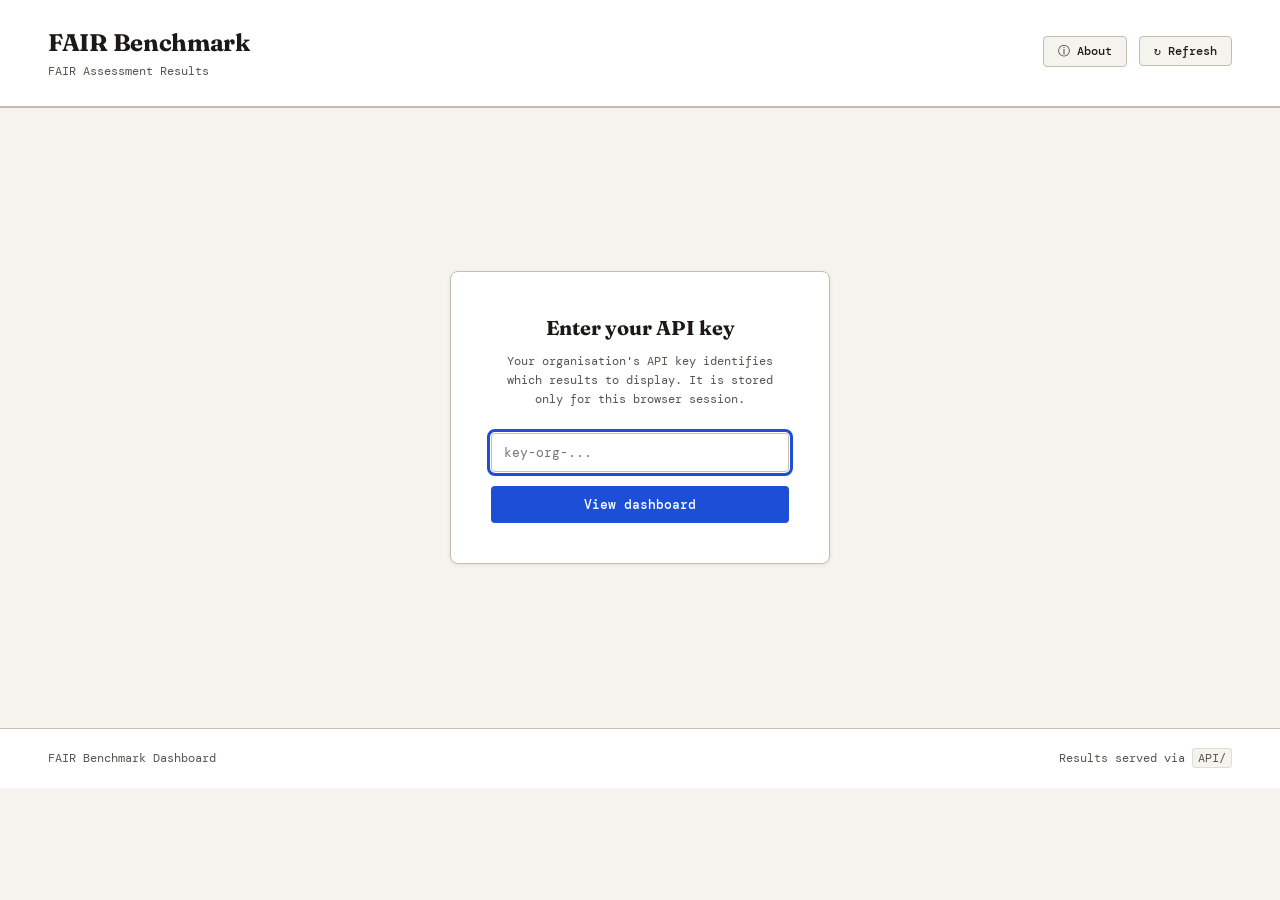
==== commit 2953c0a8: "Merge branch 'main' into dependabot/maven/com.fasterxml.jackson.core-jackson-core-2.18.8" ====
--- a/src/main/resources/static/index.html
+++ b/src/main/resources/static/index.html
@@ -4,8 +4,601 @@
   <meta charset="UTF-8">
   <meta name="viewport" content="width=device-width, initial-scale=1.0">
   <title>FAIR Benchmark Dashboard</title>
-  <script src="script.js"></script>
-  <link href="style.css" rel="stylesheet">
+  <link rel="preconnect" href="https://fonts.googleapis.com">
+  <link rel="preconnect" href="https://fonts.gstatic.com" crossorigin>
+  <link href="https://fonts.googleapis.com/css2?family=DM+Mono:wght@400;500&family=Fraunces:ital,opsz,wght@0,9..144,300;0,9..144,700;1,9..144,300&display=swap" rel="stylesheet">
+  <style>
+    /*
+      WCAG 2.1 AAA contrast (≥7:1 normal text, ≥4.5:1 large/bold text)
+      --text   #1c1917 on --bg    #f5f3ee  → 16.1:1 ✓
+      --text   #1c1917 on --surface #fff   → 18.1:1 ✓
+      --muted  #57534e on --bg    #f5f3ee  →  7.2:1 ✓
+      --muted  #57534e on --surface #fff   →  7.6:1 ✓
+      --pass   #14532d on --surface #fff   → 13.4:1 ✓
+      --pass   #14532d on --pass-bg #dcfce7→  8.1:1 ✓
+      --fail   #991b1b on --surface #fff   →  8.3:1 ✓
+      --fail   #991b1b on --fail-bg #fee2e2→  5.2:1 ✓ (large/bold only where used on bg)
+      --indet  #78350f on --surface #fff   → 10.3:1 ✓
+      --accent #1d4ed8 on --surface #fff   →  8.6:1 ✓
+      --accent #1d4ed8 on --accent-bg #eff6ff → 8.1:1 ✓
+      --navy   #1e40af on --surface #fff   →  9.7:1 ✓
+      Colour-only status indicators are always supplemented with text.
+      Progress bars are decorative; values are shown as text beside them.
+    */
+    :root {
+      --bg:         #f5f3ee;
+      --surface:    #ffffff;
+      --border:     #e2ddd6;
+      --border2:    #c5bcb0;
+      --text:       #1c1917;
+      --muted:      #57534e;
+      --pass:       #14532d;
+      --pass-bg:    #dcfce7;
+      --fail:       #991b1b;
+      --fail-bg:    #fee2e2;
+      --indet:      #78350f;
+      --indet-bg:   #fef3c7;
+      --accent:     #1d4ed8;
+      --accent-bg:  #eff6ff;
+      --navy:       #1e40af;
+      --purple:     #6d28d9;
+    }
+    *, *::before, *::after { box-sizing: border-box; margin: 0; padding: 0; }
+    body {
+      background: var(--bg);
+      color: var(--text);
+      font-family: 'DM Mono', monospace;
+      font-size: 13px;
+      line-height: 1.6;
+      min-height: 100vh;
+    }
+    .sr-only {
+      position: absolute; width: 1px; height: 1px;
+      padding: 0; margin: -1px; overflow: hidden;
+      clip: rect(0,0,0,0); white-space: nowrap; border: 0;
+    }
+    :focus-visible {
+      outline: 3px solid var(--accent);
+      outline-offset: 2px;
+      border-radius: 2px;
+    }
+    header {
+      border-bottom: 2px solid var(--border2);
+      padding: 24px 48px;
+      display: flex;
+      align-items: baseline;
+      gap: 20px;
+      background: var(--surface);
+    }
+    header h1 {
+      font-family: 'Fraunces', serif;
+      font-size: 24px;
+      font-weight: 700;
+      color: var(--text);
+      letter-spacing: -0.3px;
+    }
+    .subtitle { color: var(--muted); font-size: 12px; }
+    .header-right { margin-left: auto; display: flex; align-items: center; gap: 12px; }
+    #last-updated { color: var(--muted); font-size: 11px; }
+    .reload-btn {
+      background: var(--bg);
+      border: 1px solid var(--border2);
+      color: var(--text);
+      padding: 6px 14px;
+      border-radius: 4px;
+      cursor: pointer;
+      font-family: inherit;
+      font-size: 12px;
+      font-weight: 500;
+      transition: background 0.15s, border-color 0.15s;
+    }
+    .reload-btn:hover { background: var(--border); border-color: var(--muted); }
+    .reload-btn:disabled { opacity: 0.6; cursor: not-allowed; }
+    .reload-btn:disabled:hover { background: var(--bg); border-color: var(--border2); }
+    main { max-width: 1280px; margin: 0 auto; padding: 40px 48px; }
+    #loading, #error-msg {
+      text-align: center;
+      padding: 80px 0;
+      color: var(--muted);
+      font-size: 14px;
+    }
+    #error-msg { color: var(--fail); display: none; }
+    .spinner {
+      display: inline-block;
+      width: 20px; height: 20px;
+      border: 2px solid var(--border2);
+      border-top-color: var(--accent);
+      border-radius: 50%;
+      animation: spin 0.8s linear infinite;
+      margin-bottom: 12px;
+    }
+    @keyframes spin { to { transform: rotate(360deg); } }
+    .section-label {
+      font-size: 11px;
+      letter-spacing: 1.5px;
+      text-transform: uppercase;
+      color: var(--muted);
+      margin-bottom: 16px;
+      font-weight: 500;
+    }
+    .kpi-grid {
+      display: grid;
+      grid-template-columns: repeat(6, 1fr);
+      gap: 1px;
+      background: var(--border2);
+      border: 1px solid var(--border2);
+      border-radius: 8px;
+      overflow: hidden;
+      margin-bottom: 40px;
+      box-shadow: 0 1px 4px rgba(0,0,0,0.07);
+    }
+    .kpi-cell { background: var(--surface); padding: 28px 32px; }
+    .kpi-label {
+      font-size: 11px;
+      letter-spacing: 1px;
+      text-transform: uppercase;
+      color: var(--muted);
+      font-weight: 500;
+      margin-bottom: 10px;
+    }
+    .kpi-value {
+      font-family: 'Fraunces', serif;
+      font-size: 44px;
+      font-weight: 300;
+      line-height: 1;
+      color: var(--text);
+    }
+    .kpi-sub { font-size: 12px; color: var(--muted); margin-top: 6px; }
+    .kpi-value.pass  { color: var(--pass); }
+    .kpi-value.fail  { color: var(--fail); }
+    .kpi-value.indet { color: var(--indet); }
+    .fair-grid {
+      display: grid;
+      grid-template-columns: repeat(4, 1fr);
+      gap: 16px;
+      margin-bottom: 40px;
+    }
+    .fair-card {
+      background: var(--surface);
+      border: 1px solid var(--border);
+      border-radius: 8px;
+      padding: 24px;
+      box-shadow: 0 1px 3px rgba(0,0,0,0.05);
+    }
+    .fair-letter {
+      font-family: 'Fraunces', serif;
+      font-size: 40px;
+      font-weight: 700;
+      line-height: 1;
+      margin-bottom: 4px;
+    }
+    .fair-name {
+      font-size: 11px;
+      letter-spacing: 1px;
+      text-transform: uppercase;
+      color: var(--muted);
+      font-weight: 500;
+      margin-bottom: 16px;
+    }
+    .fair-bar-bg {
+      height: 5px;
+      background: var(--border);
+      border-radius: 3px;
+      overflow: hidden;
+      margin-bottom: 10px;
+    }
+    .fair-bar-fill { height: 100%; border-radius: 3px; transition: width 0.8s cubic-bezier(.4,0,.2,1); }
+    .fair-pct { font-size: 22px; font-family: 'Fraunces', serif; font-weight: 700; color: var(--text); }
+    .fair-pass-count { font-size: 12px; color: var(--muted); }
+    .F .fair-letter { color: var(--navy); }
+    .A .fair-letter { color: var(--pass); }
+    .I .fair-letter { color: var(--purple); }
+    .R .fair-letter { color: var(--indet); }
+    .F .fair-bar-fill { background: var(--navy); }
+    .A .fair-bar-fill { background: var(--pass); }
+    .I .fair-bar-fill { background: var(--purple); }
+    .R .fair-bar-fill { background: var(--indet); }
+    .set-section { margin-bottom: 48px; }
+    .table-wrap {
+      border: 1px solid var(--border2);
+      border-radius: 8px;
+      overflow: hidden;
+      box-shadow: 0 1px 4px rgba(0,0,0,0.06);
+    }
+    table { width: 100%; border-collapse: collapse; }
+    thead tr { background: var(--bg); border-bottom: 2px solid var(--border2); }
+    thead th {
+      padding: 12px 20px;
+      text-align: left;
+      font-size: 11px;
+      letter-spacing: 1px;
+      text-transform: uppercase;
+      color: var(--muted);
+      font-weight: 500;
+    }
+    thead th.num { text-align: right; }
+    tbody tr {
+      border-bottom: 1px solid var(--border);
+      background: var(--surface);
+      transition: background 0.1s;
+      cursor: pointer;
+    }
+    tbody tr:last-child { border-bottom: none; }
+    tbody tr:hover { background: var(--accent-bg); }
+    tbody td { padding: 16px 20px; vertical-align: middle; }
+    tbody td.num { text-align: right; }
+    .set-name { display: flex; align-items: center; gap: 12px; }
+    .set-tag {
+      background: var(--accent-bg);
+      color: var(--accent);
+      border: 1px solid #bfdbfe;
+      padding: 2px 8px;
+      border-radius: 3px;
+      font-size: 12px;
+      font-weight: 500;
+    }
+    .set-fullname { color: var(--muted); font-size: 12px; }
+    .pill-row { display: flex; gap: 3px; align-items: center; }
+    .pill { height: 8px; border-radius: 4px; min-width: 4px; }
+    .pill.pass  { background: var(--pass); }
+    .pill.fail  { background: var(--fail); }
+    .pill.indet { background: var(--indet); }
+    .count-pass  { color: var(--pass);  font-weight: 500; }
+    .count-fail  { color: var(--fail);  font-weight: 500; }
+    .count-indet { color: var(--indet); font-weight: 500; }
+    .mini-fair { display: flex; gap: 10px; }
+    .mini-fair-item { display: flex; flex-direction: column; align-items: center; gap: 3px; }
+    .mini-fair-letter { font-size: 10px; font-weight: 500; color: var(--muted); }
+    .mini-fair-dot { width: 9px; height: 9px; border-radius: 50%; }
+    .mini-fair-dot.high  { background: var(--pass); }
+    .mini-fair-dot.mid   { background: var(--indet); }
+    .mini-fair-dot.low   { background: var(--fail); }
+    .view-arrow { color: var(--muted); font-size: 16px; text-align: right; }
+    tbody tr:hover .view-arrow { color: var(--accent); }
+    thead th.sortable { cursor: pointer; user-select: none; white-space: nowrap; transition: color 0.15s; }
+    thead th.sortable:hover { color: var(--text); }
+    thead th.sortable.sort-asc::after  { content: ' ↑'; color: var(--accent); }
+    thead th.sortable.sort-desc::after { content: ' ↓'; color: var(--accent); }
+    thead th.sortable.sort-asc,
+    thead th.sortable.sort-desc { color: var(--accent); }
+    .maturity-badge {
+      display: inline-flex;
+      align-items: center;
+      gap: 5px;
+      font-size: 11px;
+      font-weight: 500;
+      padding: 3px 9px;
+      border-radius: 3px;
+      letter-spacing: 0.3px;
+    }
+    .maturity-badge.level-3 { background: var(--pass-bg);   color: var(--pass);   border: 1px solid #a7f3d0; }
+    .maturity-badge.level-2 { background: var(--accent-bg); color: var(--accent); border: 1px solid #bfdbfe; }
+    .maturity-badge.level-1 { background: var(--indet-bg);  color: var(--indet);  border: 1px solid #fde68a; }
+    .maturity-badge.level-0 { background: var(--fail-bg);   color: var(--fail);   border: 1px solid #fca5a5; }
+    footer {
+      border-top: 1px solid var(--border2);
+      padding: 20px 48px;
+      color: var(--muted);
+      font-size: 12px;
+      display: flex;
+      justify-content: space-between;
+      background: var(--surface);
+    }
+    footer code {
+      background: var(--bg);
+      padding: 1px 5px;
+      border-radius: 3px;
+      font-family: inherit;
+      border: 1px solid var(--border);
+    }
+    @media (max-width: 900px) {
+      main { padding: 24px 20px; }
+      header { padding: 20px; flex-wrap: wrap; }
+      footer { padding: 16px 20px; flex-direction: column; gap: 4px; }
+      .kpi-grid  { grid-template-columns: repeat(3, 1fr); }
+      .fair-grid { grid-template-columns: repeat(2, 1fr); }
+    }
+    .fade-in { animation: fadeIn 0.35s ease forwards; opacity: 0; }
+    @keyframes fadeIn { to { opacity: 1; } }
+    .stagger-1 { animation-delay: 0.05s; }
+    .stagger-2 { animation-delay: 0.10s; }
+    .stagger-3 { animation-delay: 0.15s; }
+
+    /* ── API key gate ── */
+    #key-gate {
+      display: none;
+      min-height: 60vh;
+      align-items: center;
+      justify-content: center;
+      flex-direction: column;
+      gap: 20px;
+      padding: 40px 20px;
+    }
+    #key-gate-card {
+      background: var(--surface);
+      border: 1px solid var(--border2);
+      border-radius: 8px;
+      box-shadow: 0 1px 4px rgba(0,0,0,0.07);
+      padding: 40px;
+      max-width: 380px;
+      width: 100%;
+      text-align: center;
+    }
+    #key-gate-card h2 {
+      font-family: 'Fraunces', serif;
+      font-size: 20px;
+      font-weight: 700;
+      margin-bottom: 8px;
+    }
+    #key-gate-card p {
+      color: var(--muted);
+      font-size: 12px;
+      margin-bottom: 24px;
+    }
+    #key-gate-input {
+      width: 100%;
+      padding: 10px 12px;
+      border: 1px solid var(--border2);
+      border-radius: 4px;
+      font-family: inherit;
+      font-size: 13px;
+      margin-bottom: 14px;
+    }
+    #key-gate-input:focus-visible { outline: 3px solid var(--accent); outline-offset: 1px; }
+    #key-gate-submit {
+      width: 100%;
+      background: var(--accent);
+      color: #fff;
+      border: none;
+      padding: 10px 14px;
+      border-radius: 4px;
+      cursor: pointer;
+      font-family: inherit;
+      font-size: 13px;
+      font-weight: 500;
+    }
+    #key-gate-submit:hover { background: var(--navy); }
+    #key-gate-error {
+      color: var(--fail);
+      font-size: 12px;
+      margin-top: 10px;
+      display: none;
+    }
+
+    /* ── Run assessment confirmation modal ── */
+    #assessment-modal-backdrop {
+      display: none;
+      position: fixed;
+      inset: 0;
+      background: rgba(28, 25, 23, 0.45);
+      z-index: 100;
+      align-items: center;
+      justify-content: center;
+      padding: 20px;
+    }
+    #assessment-modal-card {
+      background: var(--surface);
+      border: 1px solid var(--border2);
+      border-radius: 8px;
+      box-shadow: 0 4px 16px rgba(0,0,0,0.18);
+      padding: 32px;
+      max-width: 480px;
+      width: 100%;
+    }
+    #assessment-modal-card h2 {
+      font-family: 'Fraunces', serif;
+      font-size: 19px;
+      font-weight: 700;
+      margin-bottom: 10px;
+    }
+    #assessment-modal-card p {
+      color: var(--muted);
+      font-size: 12px;
+      line-height: 1.6;
+      margin-bottom: 18px;
+    }
+    #assessment-modal-form label {
+      display: block;
+      font-size: 11px;
+      letter-spacing: 0.5px;
+      text-transform: uppercase;
+      color: var(--muted);
+      font-weight: 500;
+      margin-bottom: 6px;
+    }
+    #assessment-modal-form input[type="text"] {
+      width: 100%;
+      padding: 9px 11px;
+      border: 1px solid var(--border2);
+      border-radius: 4px;
+      font-family: inherit;
+      font-size: 12px;
+      margin-bottom: 16px;
+    }
+    #assessment-modal-form input[type="text"]:focus-visible {
+      outline: 3px solid var(--accent);
+      outline-offset: 1px;
+    }
+    #assessment-modal-error {
+      color: var(--fail);
+      font-size: 12px;
+      margin-top: -8px;
+      margin-bottom: 16px;
+      display: none;
+    }
+    #assessment-sets-header {
+      display: flex;
+      align-items: center;
+      justify-content: space-between;
+      margin-bottom: 8px;
+    }
+    #assessment-sets-actions { display: flex; gap: 6px; }
+    #assessment-sets-actions button {
+      background: var(--bg);
+      border: 1px solid var(--border2);
+      color: var(--muted);
+      padding: 3px 10px;
+      border-radius: 3px;
+      font-family: inherit;
+      font-size: 11px;
+      cursor: pointer;
+    }
+    #assessment-sets-actions button:hover { background: var(--border); color: var(--text); }
+    #assessment-sets-list {
+      border: 1px solid var(--border2);
+      border-radius: 4px;
+      max-height: 160px;
+      overflow-y: auto;
+      margin-bottom: 16px;
+      background: var(--bg);
+    }
+    .assessment-set-item {
+      display: flex;
+      align-items: center;
+      gap: 8px;
+      padding: 7px 11px;
+      font-size: 12px;
+      border-bottom: 1px solid var(--border);
+    }
+    .assessment-set-item:last-child { border-bottom: none; }
+    .assessment-set-item input[type="checkbox"] {
+      width: 14px;
+      height: 14px;
+      cursor: pointer;
+      flex-shrink: 0;
+    }
+    .assessment-set-item label {
+      margin-bottom: 0 !important;
+      text-transform: none !important;
+      letter-spacing: normal !important;
+      font-size: 12px !important;
+      font-weight: 400 !important;
+      color: var(--text) !important;
+      cursor: pointer;
+    }
+    #assessment-sets-empty {
+      padding: 14px 11px;
+      font-size: 12px;
+      color: var(--muted);
+      margin-bottom: 0 !important;
+    }
+    #assessment-modal-actions {
+      display: flex;
+      justify-content: flex-end;
+      gap: 10px;
+      margin-top: 4px;
+    }
+    #assessment-modal-actions button {
+      padding: 9px 18px;
+      border-radius: 4px;
+      font-family: inherit;
+      font-size: 12px;
+      font-weight: 500;
+      cursor: pointer;
+      border: 1px solid var(--border2);
+    }
+    #assessment-modal-cancel {
+      background: var(--bg);
+      color: var(--text);
+    }
+    #assessment-modal-cancel:hover { background: var(--border); }
+    #assessment-modal-confirm {
+      background: var(--accent);
+      color: #fff;
+      border-color: var(--accent);
+    }
+    #assessment-modal-confirm:hover { background: var(--navy); }
+    #assessment-modal-confirm:disabled,
+    #assessment-modal-cancel:disabled {
+      opacity: 0.6;
+      cursor: not-allowed;
+    }
+
+    /* ── About / user guide modal ── */
+    #about-modal-backdrop {
+      display: none;
+      position: fixed;
+      inset: 0;
+      background: rgba(28, 25, 23, 0.45);
+      z-index: 100;
+      align-items: flex-start;
+      justify-content: center;
+      padding: 40px 20px;
+      overflow-y: auto;
+    }
+    #about-modal-card {
+      background: var(--surface);
+      border: 1px solid var(--border2);
+      border-radius: 8px;
+      box-shadow: 0 4px 16px rgba(0,0,0,0.18);
+      padding: 32px 36px;
+      max-width: 640px;
+      width: 100%;
+      position: relative;
+    }
+    #about-modal-close {
+      position: absolute;
+      top: 16px;
+      right: 16px;
+      width: 28px;
+      height: 28px;
+      border-radius: 50%;
+      border: 1px solid var(--border2);
+      background: var(--bg);
+      color: var(--muted);
+      cursor: pointer;
+      font-size: 13px;
+      line-height: 1;
+    }
+    #about-modal-close:hover { background: var(--border); color: var(--text); }
+    #about-modal-title {
+      font-family: 'Fraunces', serif;
+      font-size: 20px;
+      font-weight: 700;
+      margin-bottom: 16px;
+      padding-right: 24px;
+    }
+    #about-modal-body { font-size: 12.5px; line-height: 1.7; color: var(--text); }
+    #about-modal-body h2 {
+      font-family: 'Fraunces', serif;
+      font-size: 15px;
+      font-weight: 700;
+      margin: 22px 0 8px;
+    }
+    #about-modal-body h2:first-child { margin-top: 0; }
+    #about-modal-body h3 {
+      font-size: 12px;
+      font-weight: 700;
+      margin: 16px 0 6px;
+      color: var(--muted);
+      text-transform: uppercase;
+      letter-spacing: 0.4px;
+    }
+    #about-modal-body p { margin-bottom: 10px; color: var(--muted); }
+    #about-modal-body ul, #about-modal-body ol { margin: 0 0 12px 20px; color: var(--muted); }
+    #about-modal-body li { margin-bottom: 4px; }
+    #about-modal-body code {
+      background: var(--bg);
+      padding: 1px 5px;
+      border-radius: 3px;
+      font-family: inherit;
+      border: 1px solid var(--border);
+      font-size: 11.5px;
+    }
+    #about-modal-body strong { color: var(--text); font-weight: 600; }
+    #about-modal-body a { color: var(--accent); }
+    #about-modal-body blockquote {
+      border-left: 3px solid var(--accent);
+      background: var(--accent-bg);
+      padding: 10px 14px;
+      border-radius: 4px;
+      margin-bottom: 12px;
+    }
+    #about-modal-body blockquote p { color: var(--text); margin-bottom: 0; }
+    @media (max-width: 700px) {
+      #about-modal-card { padding: 24px 20px; }
+    }
+  </style>
 </head>
 <body>
 
@@ -195,6 +788,83 @@
 </div>
 
 <script>
+  // ── Tenant config (fetched from /api/config after key entry) ──────────────
+  // Both maps start empty; init() populates them once the key is known.
+  let SET_NAMES = {};
+  let FAIR_MAP  = {};
+
+  function pct(n, d) { return d ? Math.round((n / d) * 100) : 0; }
+
+  function maturityBadgeHTML(level) {
+    const labels = ['None','Level 1','Level 2','Level 3'];
+    return `<span class="maturity-badge level-${level}">${labels[level]}</span>`;
+  }
+
+  // ── API key handling ───────────────────────────────────────────────────────
+  //
+  // The key is stored in sessionStorage so it survives page navigation within
+  // the same tab (index → detail → back) without reappearing in the URL or
+  // persisting across browser sessions.  "Change key" clears it and re-shows
+  // the gate, letting the same tab switch between tenants during testing.
+
+  function getStoredApiKey() {
+    return sessionStorage.getItem('apiKey');
+  }
+
+  function setStoredApiKey(key) {
+    sessionStorage.setItem('apiKey', key);
+  }
+
+  function clearStoredApiKey() {
+    sessionStorage.removeItem('apiKey');
+  }
+
+  async function apiFetch(url, opts = {}) {
+    const key = getStoredApiKey();
+    const headers = { ...(opts.headers || {}) };
+    if (key) headers['X-API-Key'] = key;
+    return fetch(url, { ...opts, headers });
+  }
+
+  // ── Key gate ───────────────────────────────────────────────────────────────
+
+  function showKeyGate() {
+    document.getElementById('loading').style.display = 'none';
+    document.getElementById('dashboard').style.display = 'none';
+    document.getElementById('error-msg').style.display = 'none';
+    document.getElementById('change-key-btn').style.display = 'none';
+    document.getElementById('fetch-identifiers-btn').style.display = 'none';
+    document.getElementById('generate-btn').style.display = 'none';
+    document.getElementById('run-assessment-btn').style.display = 'none';
+    document.getElementById('key-gate').style.display = 'flex';
+    document.getElementById('key-gate-input').focus();
+  }
+
+  function hideKeyGate() {
+    document.getElementById('key-gate').style.display = 'none';
+    document.getElementById('key-gate-error').style.display = 'none';
+    document.getElementById('change-key-btn').style.display = 'inline-block';
+    document.getElementById('fetch-identifiers-btn').style.display = 'inline-block';
+    document.getElementById('generate-btn').style.display = 'inline-block';
+    document.getElementById('run-assessment-btn').style.display = 'inline-block';
+  }
+
+  function onKeyGateSubmit(e) {
+    e.preventDefault();
+    const key = document.getElementById('key-gate-input').value.trim();
+    if (!key) return;
+    setStoredApiKey(key);
+    init();
+  }
+
+  function onChangeKeyClick() {
+    clearStoredApiKey();
+    SET_NAMES = {};
+    FAIR_MAP  = {};
+    document.getElementById('key-gate-input').value = '';
+    showKeyGate();
+  }
+
   // ── Bootstrap ──────────────────────────────────────────────────────────────
   // Fetch SET_NAMES and FAIR_MAP from /api/config using the stored key, then
   // load the dashboard data.  Called on page load and after key gate submit.
@@ -220,6 +890,211 @@
     loadData();
   }
 
+  // ── Run Assessment modal ───────────────────────────────────────────────────
+
+  async function onRunAssessmentClick() {
+    const backdrop  = document.getElementById('assessment-modal-backdrop');
+    const algInput  = document.getElementById('assessment-algorithm-input');
+    const runInput  = document.getElementById('assessment-runner-input');
+    const errEl     = document.getElementById('assessment-modal-error');
+    const confirmBtn = document.getElementById('assessment-modal-confirm');
+    const cancelBtn  = document.getElementById('assessment-modal-cancel');
+
+    errEl.style.display = 'none';
+    algInput.value = '';
+    runInput.value = '';
+    confirmBtn.disabled = true;
+    cancelBtn.disabled = false;
+    confirmBtn.textContent = 'Run assessment';
+    renderSetsList([]);
+    backdrop.style.display = 'flex';
+
+    try {
+      const [defaultsRes, filesRes] = await Promise.all([
+        apiFetch('/api/run-assessment/defaults'),
+        apiFetch('/api/run-assessment/guid-files')
+      ]);
+
+      if (defaultsRes.status === 401 || filesRes.status === 401) {
+        hideAssessmentModal();
+        clearStoredApiKey();
+        showKeyGate();
+        document.getElementById('key-gate-error').style.display = 'block';
+        return;
+      }
+
+      if (!defaultsRes.ok) throw new Error(`HTTP ${defaultsRes.status}`);
+      const defaults = await defaultsRes.json();
+      algInput.value = defaults.algorithm || '';
+      runInput.value = defaults.runner    || '';
+
+      if (!filesRes.ok) throw new Error(`HTTP ${filesRes.status}`);
+      const filesBody = await filesRes.json();
+      renderSetsList(filesBody.files || [], true);
+    } catch (e) {
+      errEl.textContent = `Could not load current defaults.\n${e.message}`;
+      errEl.style.display = 'block';
+    } finally {
+      confirmBtn.disabled = false;
+      algInput.focus();
+    }
+  }
+
+  function renderSetsList(files, checkAllByDefault) {
+    const listEl = document.getElementById('assessment-sets-list');
+    listEl.innerHTML = '';
+
+    if (!files || files.length === 0) {
+      const empty = document.createElement('p');
+      empty.id = 'assessment-sets-empty';
+      empty.textContent = 'No guids_*.txt files found for your ' +
+        'organisation yet. Run "Fetch identifiers" first.';
+      listEl.appendChild(empty);
+      return;
+    }
+
+    files.forEach((filename, i) => {
+      const item = document.createElement('div');
+      item.className = 'assessment-set-item';
+      const inputId = `assessment-set-${i}`;
+      item.innerHTML = `
+        <input type="checkbox" id="${inputId}" value="${filename}"
+               ${checkAllByDefault ? 'checked' : ''} />
+        <label for="${inputId}">${filename}</label>`;
+      listEl.appendChild(item);
+    });
+  }
+
+  function onSetsSelectAllClick() {
+    document.querySelectorAll('#assessment-sets-list input[type="checkbox"]')
+      .forEach(cb => { cb.checked = true; });
+  }
+
+  function onSetsSelectNoneClick() {
+    document.querySelectorAll('#assessment-sets-list input[type="checkbox"]')
+      .forEach(cb => { cb.checked = false; });
+  }
+
+  function hideAssessmentModal() {
+    document.getElementById('assessment-modal-backdrop').style.display = 'none';
+  }
+
+  async function onAssessmentModalSubmit(e) {
+    e.preventDefault();
+
+    const algorithm  = document.getElementById('assessment-algorithm-input').value.trim();
+    const runner     = document.getElementById('assessment-runner-input').value.trim();
+    const errEl      = document.getElementById('assessment-modal-error');
+    const confirmBtn = document.getElementById('assessment-modal-confirm');
+    const cancelBtn  = document.getElementById('assessment-modal-cancel');
+    const headerBtn  = document.getElementById('run-assessment-btn');
+
+    errEl.style.display = 'none';
+    confirmBtn.disabled = true;
+    cancelBtn.disabled  = true;
+    confirmBtn.textContent = 'Running…';
+    const headerBtnLabel = headerBtn.textContent;
+    headerBtn.disabled = true;
+    headerBtn.textContent = '▶ Running…';
+
+    try {
+      const selected = Array.from(
+        document.querySelectorAll('#assessment-sets-list input[type="checkbox"]:checked')
+      ).map(cb => cb.value);
+
+      const totalAvailable = document.querySelectorAll(
+        '#assessment-sets-list input[type="checkbox"]'
+      ).length;
+
+      if (totalAvailable > 0 && selected.length === 0) {
+        errEl.textContent = 'Select at least one set to assess, or click "None" then "All" to reset.';
+        errEl.style.display = 'block';
+        return;
+      }
+
+      const params = new URLSearchParams();
+      if (algorithm) params.set('benchmarkAlgorithmUri', algorithm);
+      if (runner)    params.set('benchmarkRunnerUri', runner);
+
+      if (selected.length > 0) {
+        selected.forEach(filename => params.append('guidFiles', filename));
+      } else {
+        params.set('processAll', 'true');
+      }
+
+      const res = await apiFetch('/api/run-assessment', {
+        method: 'POST',
+        headers: { 'Content-Type': 'application/x-www-form-urlencoded' },
+        body: params.toString()
+      });
+
+      if (res.status === 401) {
+        hideAssessmentModal();
+        clearStoredApiKey();
+        showKeyGate();
+        document.getElementById('key-gate-error').style.display = 'block';
+        return;
+      }
+
+      const body = await res.json().catch(() => ({}));
+
+      if (!res.ok) {
+        errEl.textContent = body.message || `HTTP ${res.status}`;
+        errEl.style.display = 'block';
+        return;
+      }
+
+      hideAssessmentModal();
+      window.alert(
+        (body.message || 'Assessment complete.') +
+        '\n\nClick "Generate manifest" to refresh the dashboard with these results.'
+      );
+    } catch (err) {
+      errEl.textContent = err.message;
+      errEl.style.display = 'block';
+    } finally {
+      confirmBtn.disabled = false;
+      cancelBtn.disabled  = false;
+      confirmBtn.textContent = 'Run assessment';
+      headerBtn.disabled = false;
+      headerBtn.textContent = headerBtnLabel;
+    }
+  }
+
+  // ── Generate Manifest ──────────────────────────────────────────────────────
+
+  async function onGenerateManifestClick() {
+    const btn = document.getElementById('generate-btn');
+    const originalLabel = btn.textContent;
+    btn.disabled = true;
+    btn.textContent = '⚙ Generating…';
+
+    try {
+      const res = await apiFetch('/api/generate-manifest', { method: 'POST' });
+
+      if (res.status === 401) {
+        clearStoredApiKey();
+        showKeyGate();
+        document.getElementById('key-gate-error').style.display = 'block';
+        return;
+      }
+
+      const body = await res.json().catch(() => ({}));
+
+      if (!res.ok) {
+        showError(`Failed to generate manifest.\n\n${body.message || `HTTP ${res.status}`}`);
+        return;
+      }
+
+      await loadData();
+    } catch (e) {
+      showError(`Failed to generate manifest.\n\n${e.message}`);
+    } finally {
+      btn.disabled = false;
+      btn.textContent = originalLabel;
+    }
+  }
+
   // ── Sorting state ──────────────────────────────────────────────────────────
   let sortCol = 'name';
   let sortDir = 'asc';
@@ -344,8 +1219,7 @@
         return `${c}: ${pct(d.pass, d.total)}%`;
       }).join(', ');
       return { set, records: ls.records, pass: ls.pass, fail: ls.fail, indet: ls.indet,
-        maturity: mat, fairDesc, ls
-      };
+               maturity: mat, fairDesc, ls };
     });
 
     const ov_dist = ov.maturityDistribution || {};
@@ -387,7 +1261,7 @@
       tr.setAttribute('tabindex', '0');
       tr.setAttribute('role', 'button');
       tr.setAttribute('aria-label',
-              `${SET_NAMES[set] || set} — ${ls.records.toLocaleString()} records. ${row.fairDesc}. Maturity Level ${row.maturity}. Press Enter to view details.`);
+        `${SET_NAMES[set] || set} — ${ls.records.toLocaleString()} records. ${row.fairDesc}. Maturity Level ${row.maturity}. Press Enter to view details.`);
       tr.innerHTML = `
         <td><div class="set-name">
           <span class="set-tag">${set}</span>
@@ -407,14 +1281,14 @@
         <td>
           <div class="mini-fair" aria-hidden="true">
             ${['F','A','I','R'].map(c => {
-        const d = fair[c] || {pass: 0, total: 0};
-        const p2 = pct(d.pass, d.total);
-        const cls = p2 >= 60 ? 'high' : p2 >= 30 ? 'mid' : 'low';
-        return `<div class="mini-fair-item">
+              const d  = fair[c] || {pass:0, total:0};
+              const p2 = pct(d.pass, d.total);
+              const cls = p2 >= 60 ? 'high' : p2 >= 30 ? 'mid' : 'low';
+              return `<div class="mini-fair-item">
                 <span class="mini-fair-letter">${c}</span>
                 <div class="mini-fair-dot ${cls}"></div>
               </div>`;
-      }).join('')}
+            }).join('')}
           </div>
         </td>
         <td>${maturityBadgeHTML(row.maturity)}</td>
@@ -428,6 +1302,111 @@
     }
   }
 
+  function showError(msg) {
+    document.getElementById('loading').style.display = 'none';
+    const el = document.getElementById('error-msg');
+    el.style.display = 'block';
+    el.innerHTML = `<strong>Error loading data</strong><br>
+      <pre style="margin-top:12px;font-size:11px;text-align:left;display:inline-block;">${msg}</pre>`;
+  }
+
+  // ── About / user guide modal ────────────────────────────────────────────
+  // The guide is a plain Markdown file served as a static resource
+  // (About_index.md), fetched without an API key — it is generic help
+  // text, not tenant data, so it is exempted from TenantAuthFilter the
+  // same way index.html itself is.
+  let aboutLoaded = false;
+
+  function openAboutModal() {
+    document.getElementById('about-modal-backdrop').style.display = 'flex';
+    document.getElementById('about-modal-close').focus();
+    if (!aboutLoaded) loadAboutContent();
+  }
+
+  function closeAboutModal() {
+    document.getElementById('about-modal-backdrop').style.display = 'none';
+  }
+
+  document.addEventListener('keydown', e => {
+    if (e.key === 'Escape'
+        && document.getElementById('about-modal-backdrop').style.display === 'flex') {
+      closeAboutModal();
+    }
+  });
+
+  async function loadAboutContent() {
+    const bodyEl = document.getElementById('about-modal-body');
+    try {
+      const res = await fetch('About_index.md');
+      if (!res.ok) throw new Error(`HTTP ${res.status}`);
+      const md = await res.text();
+      bodyEl.innerHTML = renderMarkdown(md);
+      aboutLoaded = true;
+    } catch (e) {
+      bodyEl.innerHTML = `<p style="color:var(--fail)">Could not load the user guide (${e.message}).</p>`;
+    }
+  }
+
+  // Minimal Markdown -> HTML renderer, deliberately limited to the
+  // subset the About_*.md guides actually use (## / ### headings,
+  // paragraphs, - and 1. lists, **bold**, `code`, [links](url), and
+  // "> " blockquotes as callouts) rather than pulling in a general
+  // Markdown library.
+  function renderMarkdown(md) {
+    function esc(s) {
+      return s.replace(/&/g, '&amp;').replace(/</g, '&lt;').replace(/>/g, '&gt;');
+    }
+    function inline(text) {
+      return esc(text)
+        .replace(/`([^`]+)`/g, '<code>$1</code>')
+        .replace(/\*\*([^*]+)\*\*/g, '<strong>$1</strong>')
+        .replace(/\[([^\]]+)\]\(([^)]+)\)/g, '<a href="$2">$1</a>');
+    }
+
+    const lines = md.replace(/\r\n/g, '\n').split('\n');
+    let html = '';
+    let listType = null;
+    let inQuote = false;
+    let para = [];
+
+    const flushPara = () => {
+      if (para.length) { html += `<p>${inline(para.join(' '))}</p>`; para = []; }
+    };
+    const closeList = () => { if (listType) { html += `</${listType}>`; listType = null; } };
+    const closeQuote = () => { if (inQuote) { html += '</blockquote>'; inQuote = false; } };
+
+    for (const raw of lines) {
+      const line = raw.trimEnd();
+      let m;
+      if (!line.trim()) {
+        flushPara(); closeList(); closeQuote();
+      } else if ((m = line.match(/^###\s+(.*)/))) {
+        flushPara(); closeList(); closeQuote();
+        html += `<h3>${inline(m[1])}</h3>`;
+      } else if ((m = line.match(/^##\s+(.*)/))) {
+        flushPara(); closeList(); closeQuote();
+        html += `<h2>${inline(m[1])}</h2>`;
+      } else if ((m = line.match(/^-\s+(.*)/))) {
+        flushPara(); closeQuote();
+        if (listType !== 'ul') { closeList(); html += '<ul>'; listType = 'ul'; }
+        html += `<li>${inline(m[1])}</li>`;
+      } else if ((m = line.match(/^\d+\.\s+(.*)/))) {
+        flushPara(); closeQuote();
+        if (listType !== 'ol') { closeList(); html += '<ol>'; listType = 'ol'; }
+        html += `<li>${inline(m[1])}</li>`;
+      } else if ((m = line.match(/^>\s?(.*)/))) {
+        flushPara(); closeList();
+        if (!inQuote) { html += '<blockquote>'; inQuote = true; }
+        html += `<p>${inline(m[1])}</p>`;
+      } else {
+        closeList(); closeQuote();
+        para.push(line.trim());
+      }
+    }
+    flushPara(); closeList(); closeQuote();
+    return html;
+  }
+
   init();
 </script>
 </body>
